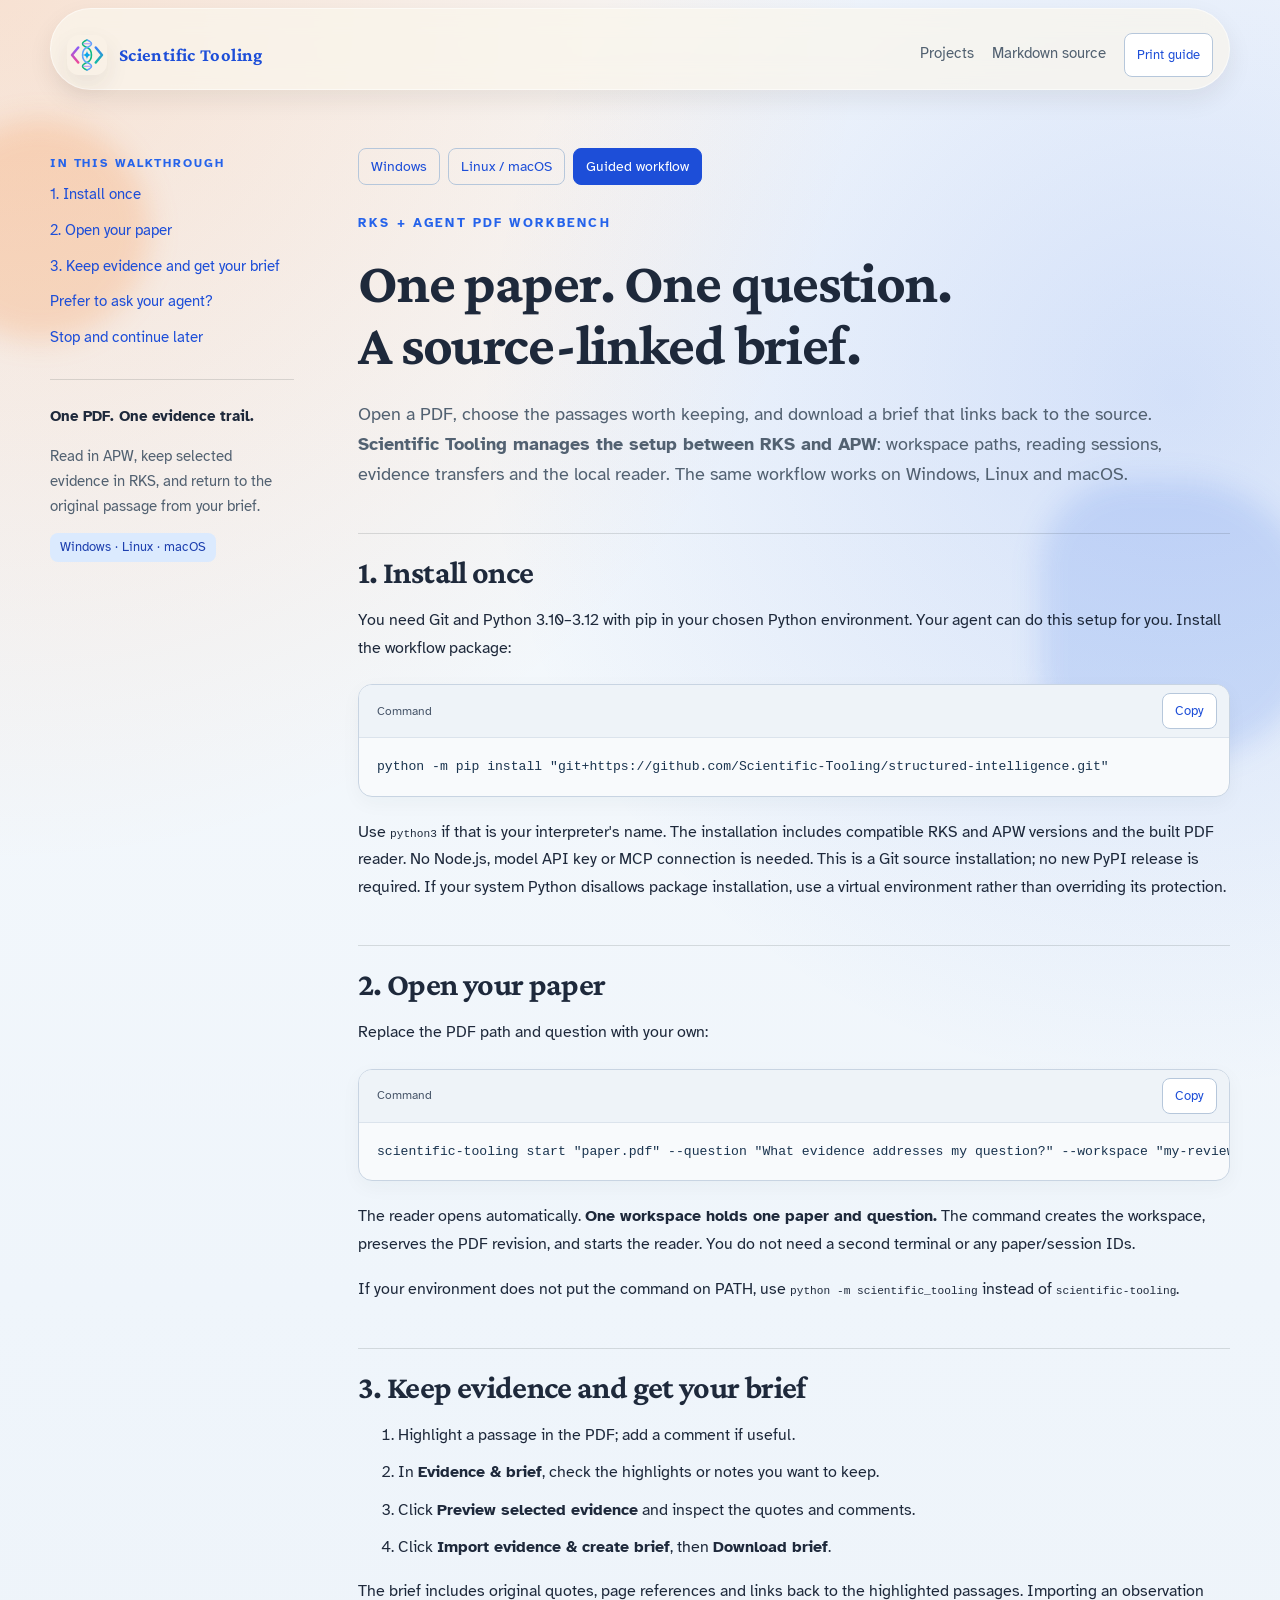
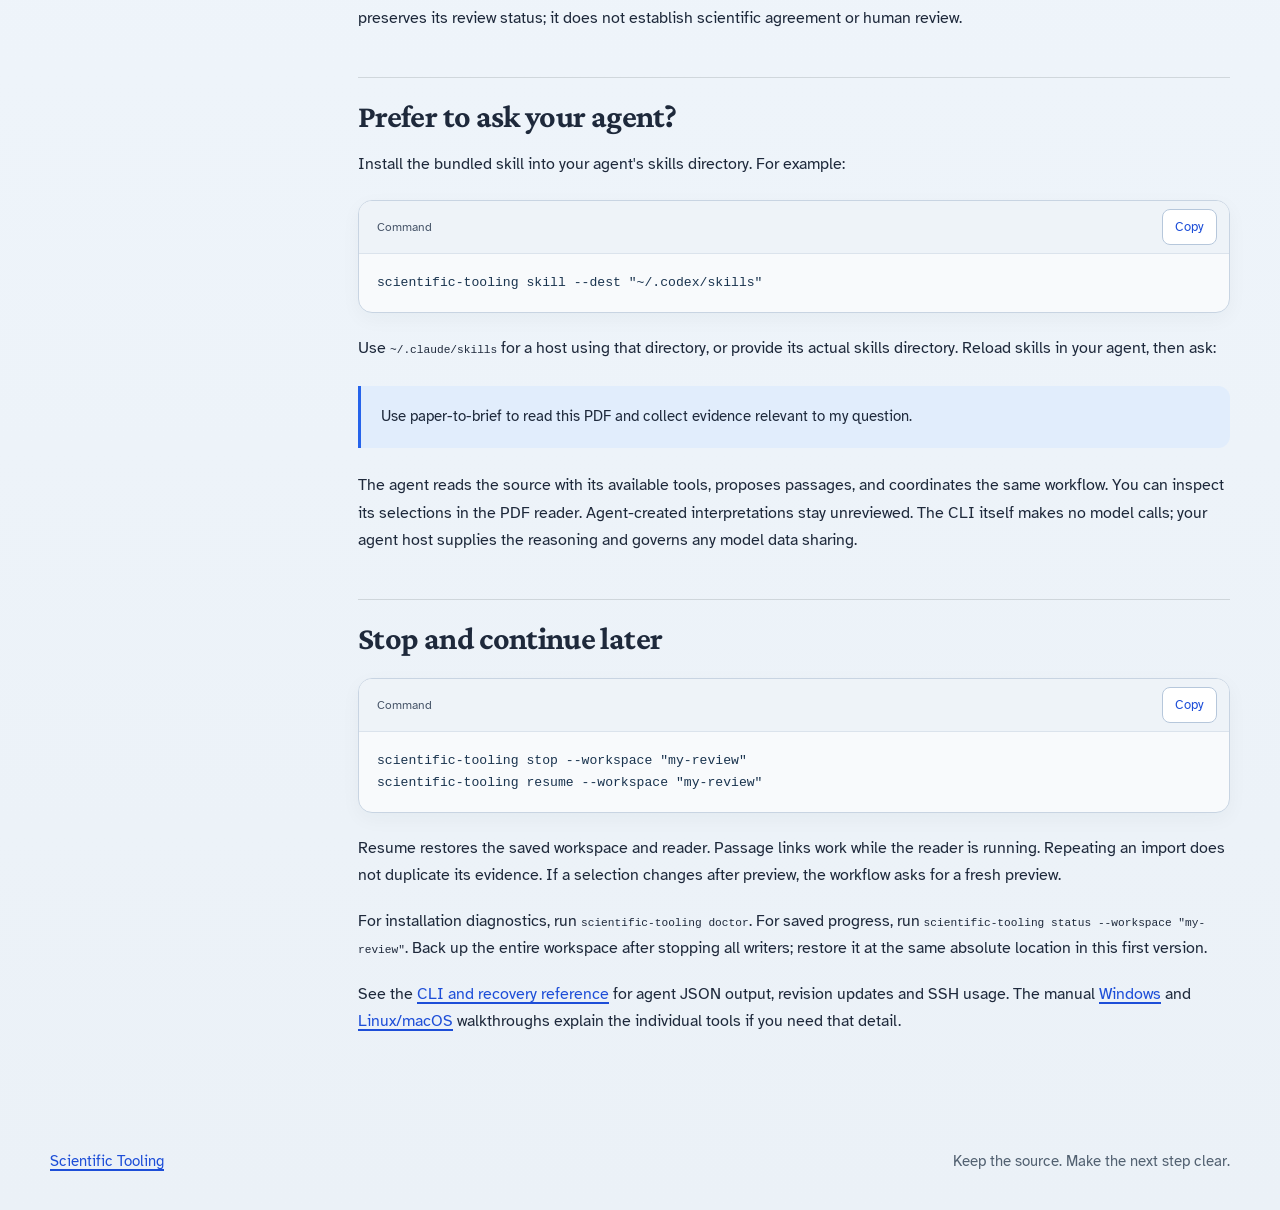
==== guides/paper-to-brief/index.html @ bb7ef4b0 "Lead onboarding with the guided PDF-to-brief workflow" ====
<!DOCTYPE html>
<html lang="en">
<head>
  <meta charset="UTF-8" />
  <meta name="viewport" content="width=device-width, initial-scale=1.0" />
  <title>RKS + PDF Workbench: Guided workflow walkthrough | Scientific Tooling</title>
  <meta name="description" content="Read and annotate a PDF, import selected evidence into RKS, and create a brief with links to the original passage. A concise Command walkthrough." />
  <meta name="theme-color" content="#2563eb" />
  <meta name="color-scheme" content="light only" />
  <link rel="canonical" href="https://scientifictooling.org/guides/paper-to-brief/" />
  <link rel="icon" href="../../logo.svg" type="image/svg+xml" />
  <link rel="stylesheet" href="../../theme.css" />
  <link rel="stylesheet" href="../../site.css" />
  <link rel="stylesheet" href="../guide.css" />
  <meta property="og:type" content="article" />
  <meta property="og:title" content="RKS + PDF Workbench: Guided workflow walkthrough | Scientific Tooling" />
  <meta property="og:description" content="Read and annotate a PDF, import selected evidence into RKS, and create a brief with links to the original passage. A concise Command walkthrough." />
  <meta property="og:url" content="https://scientifictooling.org/guides/paper-to-brief/" />
  <meta property="og:image" content="https://scientifictooling.org/social-preview.png" />
  <meta name="twitter:card" content="summary_large_image" />
  <script src="../guide.js" defer></script>
</head>
<body class="guide-page">
  <a class="skip-link" href="#walkthrough">Skip to walkthrough</a>
  <div class="page-shell">
    <header class="guide-header">
      <nav class="topbar" aria-label="Primary">
        <a class="brand" href="../../"><img src="../../logo.svg" alt="" width="40" height="40" /><span>Scientific Tooling</span></a>
        <div class="topbar-links"><a href="../../#projects">Projects</a><a href="../paper-to-brief.md">Markdown source</a><button type="button" class="print-button">Print guide</button></div>
      </nav>
    </header>
    <!-- Generated from guides/paper-to-brief.md. SHA-256: e3117a48b0979afd21487c6153561902671bada401f41da32b7e7bdd03bead31 -->
    <main class="guide-layout" id="walkthrough">
      <aside class="guide-sidebar">
        <p class="eyebrow">In this walkthrough</p>
        <nav aria-label="Walkthrough steps"><div class="toc">
<ul>
<li><a href="#1-install-once">1. Install once</a></li>
<li><a href="#2-open-your-paper">2. Open your paper</a></li>
<li><a href="#3-keep-evidence-and-get-your-brief">3. Keep evidence and get your brief</a></li>
<li><a href="#prefer-to-ask-your-agent">Prefer to ask your agent?</a></li>
<li><a href="#stop-and-continue-later">Stop and continue later</a></li>
</ul>
</div>
</nav>
        <div class="guide-summary"><strong>One PDF. One evidence trail.</strong><p>Read in APW, keep selected evidence in RKS, and return to the original passage from your brief.</p><span class="guide-badge">Windows · Linux · macOS</span></div>
      </aside>
      <article class="guide-content">
        <nav class="platform-switch" aria-label="Walkthrough"><a href="../rks-apw-windows/">Windows</a><a href="../rks-apw-linux-macos/">Linux / macOS</a><a href="../paper-to-brief/" aria-current="page">Guided workflow</a></nav>
        <p class="eyebrow">RKS + Agent PDF Workbench</p>
        <details class="mobile-toc"><summary>On this page</summary><nav aria-label="Mobile walkthrough steps"><div class="toc">
<ul>
<li><a href="#1-install-once">1. Install once</a></li>
<li><a href="#2-open-your-paper">2. Open your paper</a></li>
<li><a href="#3-keep-evidence-and-get-your-brief">3. Keep evidence and get your brief</a></li>
<li><a href="#prefer-to-ask-your-agent">Prefer to ask your agent?</a></li>
<li><a href="#stop-and-continue-later">Stop and continue later</a></li>
</ul>
</div>
</nav></details>
        <h1 id="one-paper-one-question-a-source-linked-brief">One paper. One question. A source-linked brief.</h1>
<p>Open a PDF, choose the passages worth keeping, and download a brief that links
back to the source. <strong>Scientific Tooling manages the setup between RKS and APW</strong>:
workspace paths, reading sessions, evidence transfers and the local reader.
The same workflow works on Windows, Linux and macOS.</p>
<h2 id="1-install-once">1. Install once</h2>
<p>You need Git and Python 3.10–3.12 with pip in your chosen Python environment.
Your agent can do this setup for you. Install the workflow package:</p>
<div class="code-block"><div class="code-toolbar"><span>Command</span><button type="button" class="copy-button" aria-label="Copy Command block 1">Copy</button></div><pre tabindex="0" aria-label="Command block 1"><code class="language-text">python -m pip install &quot;git+https://github.com/Scientific-Tooling/structured-intelligence.git&quot;
</code></pre></div>
<p>Use <code>python3</code> if that is your interpreter's name. The installation includes
compatible RKS and APW versions and the built PDF reader. No Node.js, model API
key or MCP connection is needed. This is a Git source installation; no new PyPI
release is required. If your system Python disallows package installation, use
a virtual environment rather than overriding its protection.</p>
<h2 id="2-open-your-paper">2. Open your paper</h2>
<p>Replace the PDF path and question with your own:</p>
<div class="code-block"><div class="code-toolbar"><span>Command</span><button type="button" class="copy-button" aria-label="Copy Command block 2">Copy</button></div><pre tabindex="0" aria-label="Command block 2"><code class="language-text">scientific-tooling start &quot;paper.pdf&quot; --question &quot;What evidence addresses my question?&quot; --workspace &quot;my-review&quot;
</code></pre></div>
<p>The reader opens automatically. <strong>One workspace holds one paper and question.</strong>
The command creates the workspace, preserves the PDF revision, and starts the
reader. You do not need a second terminal or any paper/session IDs.</p>
<p>If your environment does not put the command on PATH, use
<code>python -m scientific_tooling</code> instead of <code>scientific-tooling</code>.</p>
<h2 id="3-keep-evidence-and-get-your-brief">3. Keep evidence and get your brief</h2>
<ol>
<li>Highlight a passage in the PDF; add a comment if useful.</li>
<li>In <strong>Evidence &amp; brief</strong>, check the highlights or notes you want to keep.</li>
<li>Click <strong>Preview selected evidence</strong> and inspect the quotes and comments.</li>
<li>Click <strong>Import evidence &amp; create brief</strong>, then <strong>Download brief</strong>.</li>
</ol>
<p>The brief includes original quotes, page references and links back to the
highlighted passages. Importing an observation preserves its review status;
it does not establish scientific agreement or human review.</p>
<h2 id="prefer-to-ask-your-agent">Prefer to ask your agent?</h2>
<p>Install the bundled skill into your agent's skills directory. For example:</p>
<div class="code-block"><div class="code-toolbar"><span>Command</span><button type="button" class="copy-button" aria-label="Copy Command block 3">Copy</button></div><pre tabindex="0" aria-label="Command block 3"><code class="language-text">scientific-tooling skill --dest &quot;~/.codex/skills&quot;
</code></pre></div>
<p>Use <code>~/.claude/skills</code> for a host using that directory, or provide its actual
skills directory. Reload skills in your agent, then ask:</p>
<blockquote>
<p>Use paper-to-brief to read this PDF and collect evidence relevant to my question.</p>
</blockquote>
<p>The agent reads the source with its available tools, proposes passages, and
coordinates the same workflow. You can inspect its selections in the PDF reader.
Agent-created interpretations stay unreviewed. The CLI itself makes no model
calls; your agent host supplies the reasoning and governs any model data sharing.</p>
<h2 id="stop-and-continue-later">Stop and continue later</h2>
<div class="code-block"><div class="code-toolbar"><span>Command</span><button type="button" class="copy-button" aria-label="Copy Command block 4">Copy</button></div><pre tabindex="0" aria-label="Command block 4"><code class="language-text">scientific-tooling stop --workspace &quot;my-review&quot;
scientific-tooling resume --workspace &quot;my-review&quot;
</code></pre></div>
<p>Resume restores the saved workspace and reader. Passage links work while the
reader is running. Repeating an import does not duplicate its evidence. If a
selection changes after preview, the workflow asks for a fresh preview.</p>
<p>For installation diagnostics, run <code>scientific-tooling doctor</code>. For saved progress,
run <code>scientific-tooling status --workspace "my-review"</code>. Back up the entire
workspace after stopping all writers; restore it at the same absolute location
in this first version.</p>
<p>See the <a href="https://github.com/Scientific-Tooling/structured-intelligence/blob/main/workflows/research/quickstart.md">CLI and recovery reference</a>
for agent JSON output, revision updates and SSH usage. The manual
<a href="../rks-apw-windows/">Windows</a> and <a href="../rks-apw-linux-macos/">Linux/macOS</a>
walkthroughs explain the individual tools if you need that detail.</p>
      </article>
    </main>
    <p class="copy-status" role="status" aria-live="polite"></p>
    <footer class="footer"><p><a href="../../">Scientific Tooling</a></p><p>Keep the source. Make the next step clear.</p></footer>
  </div>
</body>
</html>
---- theme.css ----
@import url("https://fonts.googleapis.com/css2?family=Atkinson+Hyperlegible:wght@400;700&family=Crimson+Pro:wght@400;500;600;700&display=swap");

:root {
  --font-display: "Crimson Pro", Georgia, serif;
  --font-body: "Atkinson Hyperlegible", "Segoe UI", sans-serif;
  --eyebrow-size: 0.84rem;
  --eyebrow-weight: 700;
  --eyebrow-spacing: 0.16em;
  --title-hero-size: clamp(2.35rem, 4.5vw, 4.2rem);
  --title-hero-line-height: 0.98;
  --title-hero-max: 12ch;
  --title-hero-wide-max: 24ch;
  --title-section-size: clamp(1.8rem, 3.4vw, 2.9rem);
  --title-section-line-height: 1.02;
  --lede-size: 1.08rem;
  --lede-line-height: 1.72;
}

body {
  font-family: var(--font-body);
}

.brand,
h1,
h2,
h3,
h4,
h5,
h6 {
  font-family: var(--font-display);
  letter-spacing: -0.02em;
}

.eyebrow {
  margin: 0 0 14px;
  color: var(--teal, currentColor);
  font-size: var(--eyebrow-size);
  font-weight: var(--eyebrow-weight);
  letter-spacing: var(--eyebrow-spacing);
  text-transform: uppercase;
}

.title-hero {
  margin: 0;
  max-width: var(--title-hero-max);
  font-size: var(--title-hero-size);
  line-height: var(--title-hero-line-height);
  text-wrap: balance;
}

.title-hero--wide {
  max-width: var(--title-hero-wide-max);
}

.title-section {
  font-size: var(--title-section-size);
  line-height: var(--title-section-line-height);
}

.lede {
  max-width: 56ch;
  margin: 22px 0 0;
  color: var(--muted, inherit);
  font-size: var(--lede-size);
  line-height: var(--lede-line-height);
}

@media (max-width: 560px) {
  :root {
    --title-hero-size: clamp(2rem, 10.5vw, 2.9rem);
  }

  .title-hero {
    max-width: none;
  }
}
---- site.css ----
:root {
  --paper: rgba(248, 250, 252, 0.78);
  --paper-strong: rgba(252, 253, 255, 0.94);
  --ink: #1e293b;
  --muted: #526171;
  --line: rgba(28, 43, 47, 0.14);
  --gold: #f97316;
  /* Text-safe variant of --gold: 4.55:1 on the darkest page background (AA). */
  --gold-ink: #c2410c;
  --teal: #2563eb;
  --link: #1d4ed8;
  --link-hover: #1e40af;
  --shadow: 0 20px 50px rgba(48, 40, 20, 0.12);
  --shadow-soft: 0 10px 24px rgba(48, 40, 20, 0.08);
  --radius-xl: 32px;
  --radius-lg: 22px;
  --max-width: 1180px;
}

* {
  box-sizing: border-box;
}

html {
  scroll-behavior: smooth;
}

/* Keep in-page anchor targets clear of the sticky topbar. */
[id] {
  scroll-margin-top: 104px;
}

body {
  margin: 0;
  color: var(--ink);
  background:
    radial-gradient(circle at top left, rgba(249, 115, 22, 0.18), transparent 28%),
    radial-gradient(circle at 92% 14%, rgba(37, 99, 235, 0.16), transparent 26%),
    linear-gradient(180deg, #f7fafc 0%, #eff5fb 46%, #ebf1f7 100%);
}

body::before,
body::after {
  position: fixed;
  inset: auto;
  content: "";
  pointer-events: none;
  z-index: 0;
  filter: blur(14px);
}

body::before {
  top: 120px;
  left: -70px;
  width: 220px;
  height: 220px;
  border-radius: 50%;
  background: rgba(249, 115, 22, 0.18);
}

body::after {
  right: -40px;
  bottom: 140px;
  width: 280px;
  height: 280px;
  border-radius: 38% 62% 60% 40%;
  background: rgba(37, 99, 235, 0.14);
}

a {
  color: var(--link);
  text-decoration-thickness: 1.5px;
  text-underline-offset: 0.18em;
  transition:
    color 160ms ease,
    text-decoration-color 160ms ease,
    background-color 160ms ease,
    border-color 160ms ease,
    opacity 160ms ease,
    transform 160ms ease;
}

a:hover,
a:focus-visible {
  color: var(--link-hover);
}

a:focus-visible {
  outline: 2px solid var(--link);
  outline-offset: 3px;
  border-radius: 8px;
}

.page-shell {
  position: relative;
  z-index: 1;
}

.hero,
.section,
.footer {
  width: min(calc(100% - 32px), var(--max-width));
  margin: 0 auto;
}

.topbar {
  display: flex;
  justify-content: space-between;
  align-items: center;
  gap: 16px;
  padding: 24px 0 12px;
  position: sticky;
  top: 0;
  z-index: 5;
  margin-top: 8px;
  padding-left: 16px;
  padding-right: 16px;
  border: 1px solid rgba(255, 255, 255, 0.5);
  border-radius: 999px;
  background: rgba(250, 245, 236, 0.72);
  backdrop-filter: blur(12px);
  box-shadow: var(--shadow-soft);
}

.brand,
.topbar-links a {
  text-decoration: none;
}

.brand {
  display: inline-flex;
  align-items: center;
  gap: 12px;
  font-size: 1.15rem;
  font-weight: 700;
  letter-spacing: 0.02em;
}

.brand img {
  flex: 0 0 auto;
  width: 40px;
  height: 40px;
  border-radius: 12px;
  box-shadow: var(--shadow-soft);
}

.topbar-links {
  display: flex;
  flex-wrap: wrap;
  gap: 18px;
  color: var(--muted);
  font-size: 0.96rem;
}

.topbar-links a {
  min-height: 44px;
  padding: 10px 0;
  color: var(--muted);
  text-decoration: none;
  border-bottom: 1px solid transparent;
}

.hero-grid {
  display: grid;
  grid-template-columns: minmax(0, 1.2fr) minmax(290px, 0.8fr);
  gap: 28px;
  align-items: stretch;
  padding: 28px 0 48px;
}

.hero-copy,
.hero-panel,
.workflow-frame,
.feature-card,
.thesis-card,
.repo-panel,
.manuscript-strip {
  background: var(--paper);
  backdrop-filter: blur(10px);
  border: 1px solid rgba(255, 255, 255, 0.45);
  box-shadow: var(--shadow);
}

.hero-copy {
  padding: 40px;
  border-radius: var(--radius-xl);
  position: relative;
  overflow: hidden;
}

.hero-copy::before {
  position: absolute;
  inset: 0 auto auto 0;
  width: 180px;
  height: 180px;
  content: "";
  border-radius: 0 0 180px 0;
  background: linear-gradient(135deg, rgba(37, 99, 235, 0.18), rgba(249, 115, 22, 0.04));
  pointer-events: none;
}

.lede {
  position: relative;
  z-index: 1;
}

.hero-actions {
  display: flex;
  flex-wrap: wrap;
  gap: 14px;
  margin-top: 28px;
  position: relative;
  z-index: 1;
}

.button {
  display: inline-flex;
  align-items: center;
  justify-content: center;
  min-height: 48px;
  padding: 0 18px;
  border-radius: 999px;
  font-weight: 700;
  text-decoration: none;
}

.button-primary {
  background: linear-gradient(135deg, var(--teal) 0%, #1e3a8a 100%);
  color: #f8faf8;
  box-shadow: 0 12px 24px rgba(30, 58, 138, 0.2);
}

.button-secondary {
  border: 1px solid var(--line);
  background: rgba(255, 255, 255, 0.48);
}

.button:hover,
.button:focus-visible,
.topbar-links a:hover,
.topbar-links a:focus-visible,
.card-links a:hover,
.card-links a:focus-visible,
.repo-meta a:hover,
.repo-meta a:focus-visible {
  opacity: 0.92;
}

.topbar-links a:hover,
.topbar-links a:focus-visible {
  color: var(--ink);
  border-color: rgba(37, 99, 235, 0.3);
}

.hero-facts {
  display: grid;
  grid-template-columns: repeat(3, minmax(0, 1fr));
  gap: 12px;
  margin-top: 24px;
  position: relative;
  z-index: 1;
}

.fact-chip {
  display: grid;
  gap: 6px;
  padding: 14px 16px;
  border-radius: 18px;
  background: rgba(255, 255, 255, 0.54);
  border: 1px solid rgba(28, 43, 47, 0.08);
}

.fact-value {
  font-size: 1.45rem;
  font-weight: 700;
  line-height: 1;
}

.fact-label {
  color: var(--muted);
  font-size: 0.9rem;
  line-height: 1.45;
}

.signal-list,
.feature-card ul {
  margin: 26px 0 0;
  padding: 0;
  list-style: none;
  position: relative;
  z-index: 1;
}

.signal-list li,
.feature-card li {
  position: relative;
  margin-top: 12px;
  padding-left: 18px;
  color: var(--muted);
  line-height: 1.6;
}

.signal-list li::before,
.feature-card li::before {
  position: absolute;
  left: 0;
  top: 0.65em;
  width: 8px;
  height: 8px;
  content: "";
  border-radius: 50%;
  background: var(--gold);
  transform: translateY(-50%);
}

.hero-panel {
  border-radius: var(--radius-xl);
  padding: 18px;
}

.panel-stack {
  display: grid;
  gap: 18px;
  height: 100%;
}

.mini-card {
  display: grid;
  gap: 12px;
  align-content: start;
  padding: 24px;
  border-radius: calc(var(--radius-xl) - 10px);
  background: var(--paper-strong);
  border: 1px solid rgba(28, 43, 47, 0.08);
}

/* Scoped to their containers so the generic `.mini-card p` / `.feature-card p`
   colour rule below does not override the label colour. */
.mini-card .mini-label,
.feature-card .card-tag {
  margin: 0;
  color: var(--gold-ink);
  font-size: 0.8rem;
  font-weight: 800;
  letter-spacing: 0.12em;
  text-transform: uppercase;
}

.mini-card h2 {
  font-size: 1.32rem;
  line-height: 1.02;
}

.mini-card p,
.feature-card p,
.thesis-card p,
.manuscript-strip p,
.repo-panel p,
.repo-note,
.workflow-step p {
  margin: 0;
  color: var(--muted);
  line-height: 1.68;
}

.repo-note {
  margin-top: 16px;
  padding: 14px 16px;
  border-left: 4px solid var(--gold);
  border-radius: 12px;
  background: rgba(255, 255, 255, 0.48);
}

.mini-card code {
  display: inline-block;
  width: fit-content;
  padding: 10px 12px;
  border-radius: 12px;
  background: rgba(37, 99, 235, 0.09);
  color: var(--ink);
  font-size: 0.9rem;
}

.accent-card {
  background:
    linear-gradient(135deg, rgba(249, 115, 22, 0.12), rgba(255, 255, 255, 0.88)),
    var(--paper-strong);
}

.section {
  padding: 40px 0;
}

.section-heading {
  max-width: none;
  margin-bottom: 24px;
}

.thesis-grid,
.card-grid {
  display: grid;
  grid-template-columns: repeat(3, minmax(0, 1fr));
  gap: 18px;
}

.card-grid {
  grid-template-columns: repeat(2, minmax(0, 1fr));
}

.thesis-card,
.feature-card {
  padding: 26px;
  border-radius: var(--radius-lg);
  position: relative;
  overflow: hidden;
}

.feature-card::before,
.thesis-card::before {
  position: absolute;
  inset: 0 auto auto 0;
  width: 100%;
  height: 5px;
  content: "";
  background: linear-gradient(90deg, rgba(37, 99, 235, 0.92), rgba(249, 115, 22, 0.92));
}

.thesis-card h3,
.feature-card h3,
.workflow-step h3,
.manuscript-strip h3 {
  margin-bottom: 10px;
  font-size: 1.4rem;
}

.workflow-band {
  padding-top: 12px;
}

.workflow-frame {
  display: grid;
  grid-template-columns: repeat(4, minmax(0, 1fr));
  gap: 14px;
  padding: 16px;
  border-radius: var(--radius-xl);
}

.workflow-step {
  min-height: 200px;
  padding: 20px;
  border-radius: 18px;
  background: rgba(255, 255, 255, 0.68);
  border: 1px solid rgba(28, 43, 47, 0.08);
}

.workflow-step span {
  display: inline-grid;
  place-items: center;
  width: 38px;
  height: 38px;
  margin-bottom: 16px;
  border-radius: 50%;
  background: rgba(37, 99, 235, 0.1);
  color: var(--teal);
  font-weight: 800;
}

.card-links {
  display: flex;
  flex-wrap: wrap;
  gap: 16px;
  margin-top: 24px;
}

.card-links a:not(.button-primary):not(.button-secondary),
.repo-meta a {
  display: inline-flex;
  align-items: center;
  gap: 8px;
  width: fit-content;
  color: var(--link);
  font-weight: 700;
  text-decoration: none;
  border-bottom: 1px solid rgba(37, 99, 235, 0.24);
}

.card-links a:not(.button-primary):not(.button-secondary)::after,
.repo-meta a::after {
  content: "\203A";
  font-size: 1.05em;
  line-height: 1;
}

.card-links a:not(.button-primary):not(.button-secondary):hover,
.card-links a:not(.button-primary):not(.button-secondary):focus-visible,
.repo-meta a:hover,
.repo-meta a:focus-visible {
  color: var(--link-hover);
  border-color: rgba(30, 64, 175, 0.45);
  transform: translateX(1px);
}

.artifact-row {
  display: flex;
  flex-wrap: wrap;
  gap: 10px;
  margin-top: 22px;
}

.artifact-row span {
  display: inline-flex;
  align-items: center;
  min-height: 36px;
  padding: 0 12px;
  border-radius: 999px;
  background: rgba(37, 99, 235, 0.09);
  color: var(--ink);
  font-size: 0.9rem;
  font-weight: 600;
}

.workflow-note {
  margin-top: 14px;
  padding: 0 6px;
}

.manuscript-strip {
  display: grid;
  grid-template-columns: repeat(2, minmax(0, 1fr));
  gap: 20px;
  padding: 28px;
  border-radius: var(--radius-xl);
}

.repo-panel {
  display: grid;
  grid-template-columns: minmax(0, 1.2fr) minmax(280px, 0.8fr);
  gap: 28px;
  padding: 30px;
  border-radius: var(--radius-xl);
}

.repo-meta {
  display: grid;
  gap: 18px;
  margin: 0;
  padding: 0;
}

.repo-meta div {
  padding: 16px 18px;
  border-radius: 18px;
  background: rgba(255, 255, 255, 0.54);
  border: 1px solid rgba(28, 43, 47, 0.08);
}

.repo-meta dt {
  margin-bottom: 6px;
  color: var(--gold-ink);
  font-size: 0.8rem;
  font-weight: 800;
  letter-spacing: 0.1em;
  text-transform: uppercase;
}

.repo-meta dd {
  margin: 0;
  line-height: 1.55;
  color: var(--ink);
}

.repo-actions {
  margin-top: 20px;
}

.footer {
  display: flex;
  justify-content: space-between;
  gap: 16px;
  padding: 22px 0 40px;
  color: var(--muted);
  font-size: 0.92rem;
}

.footer p {
  margin: 0;
}

.reveal {
  opacity: 0;
  transform: translateY(24px);
  animation: rise 700ms ease forwards;
}

.reveal-1 {
  animation-delay: 80ms;
}

.reveal-2 {
  animation-delay: 180ms;
}

.reveal-3 {
  animation-delay: 280ms;
}

.reveal-4 {
  animation-delay: 380ms;
}

.reveal-5 {
  animation-delay: 480ms;
}

@keyframes rise {
  to {
    opacity: 1;
    transform: translateY(0);
  }
}

@media (max-width: 980px) {
  .hero-grid,
  .repo-panel,
  .card-grid,
  .manuscript-strip,
  .thesis-grid,
  .workflow-frame {
    grid-template-columns: 1fr;
  }

  .hero-facts {
    grid-template-columns: repeat(3, minmax(0, 1fr));
  }

  .workflow-step {
    min-height: auto;
  }

  .title-hero {
    max-width: 11ch;
  }
}

@media (max-width: 720px) {
  .hero,
  .section,
  .footer {
    width: min(calc(100% - 20px), var(--max-width));
  }

  .footer {
    flex-direction: column;
    align-items: flex-start;
  }

  [id] {
    scroll-margin-top: 140px;
  }

  .topbar {
    align-items: stretch;
    gap: 10px;
    padding: 12px;
    border-radius: 28px;
    top: 8px;
  }

  .brand {
    font-size: 1.02rem;
  }

  .brand img {
    width: 36px;
    height: 36px;
  }

  .topbar-links {
    flex-wrap: nowrap;
    gap: 10px;
    width: 100%;
    overflow-x: auto;
    padding-bottom: 2px;
    -webkit-overflow-scrolling: touch;
    scrollbar-width: none;
  }

  .topbar-links::-webkit-scrollbar {
    display: none;
  }

  .topbar-links a {
    flex: 0 0 auto;
    display: inline-flex;
    align-items: center;
    padding: 0 14px;
    border-radius: 999px;
    background: rgba(255, 255, 255, 0.62);
    border: 1px solid rgba(28, 43, 47, 0.08);
  }

  .card-links a:not(.button-primary):not(.button-secondary),
  .repo-meta a {
    width: 100%;
    justify-content: space-between;
  }

  .hero-copy,
  .hero-panel,
  .repo-panel,
  .manuscript-strip,
  .workflow-frame,
  .feature-card,
  .thesis-card {
    padding-left: 20px;
    padding-right: 20px;
  }

  .hero-copy {
    padding-top: 28px;
    padding-bottom: 28px;
  }

  .hero-copy::before {
    width: 132px;
    height: 132px;
    border-radius: 0 0 132px 0;
  }

  .hero-actions,
  .repo-actions {
    width: 100%;
    flex-direction: column;
  }

  .button {
    width: 100%;
  }

  .section {
    padding: 24px 0;
  }

  .section-heading {
    margin-bottom: 18px;
  }

  .lede,
  .mini-card p,
  .feature-card p,
  .thesis-card p,
  .manuscript-strip p,
  .repo-panel p,
  .workflow-step p,
  .signal-list li,
  .feature-card li,
  .repo-meta dd,
  .fact-label {
    font-size: 1rem;
  }

  body::before,
  body::after {
    display: none;
  }

  .hero-facts {
    grid-template-columns: repeat(2, minmax(0, 1fr));
  }

  .fact-chip:last-child {
    grid-column: 1 / -1;
  }
}

@media (max-width: 560px) {
  .brand span {
    max-width: 12ch;
    line-height: 1.05;
  }

  .mini-card h2,
  .section-heading h2 {
    line-height: 1.06;
  }

  .workflow-frame {
    gap: 12px;
    padding: 12px;
  }

  .workflow-step,
  .repo-meta div,
  .fact-chip {
    padding: 16px;
  }

  .hero-grid {
    gap: 18px;
    padding: 18px 0 32px;
  }

  .hero-copy,
  .hero-panel,
  .repo-panel,
  .manuscript-strip,
  .workflow-frame,
  .feature-card,
  .thesis-card {
    padding-left: 16px;
    padding-right: 16px;
  }

  .mini-card {
    padding: 18px;
  }

  .topbar-links a,
  .button,
  .card-links a:not(.button-primary):not(.button-secondary),
  .repo-meta a {
    min-height: 46px;
  }
}

@media (prefers-reduced-motion: reduce) {
  html {
    scroll-behavior: auto;
  }

  .reveal {
    opacity: 1;
    transform: none;
    animation: none;
  }
}

@media print {
  .reveal {
    opacity: 1;
    transform: none;
    animation: none;
  }
}
---- guides/guide.css ----
.guide-page { min-height: 100vh; }
.guide-header,
.guide-layout {
  width: min(calc(100% - 40px), var(--max-width));
  margin: 0 auto;
}

.guide-layout {
  display: grid;
  grid-template-columns: 244px minmax(0, 1fr);
  gap: clamp(28px, 5vw, 76px);
  align-items: start;
  padding: 58px 0 76px;
}

.guide-sidebar {
  position: sticky;
  top: 24px;
  padding-top: 8px;
  font-size: 0.94rem;
}

.guide-sidebar .eyebrow { font-size: 0.73rem; }
.guide-sidebar ul { list-style: none; padding: 0; margin: 0; }
.guide-sidebar li { margin: 0 0 14px; line-height: 1.45; }
.guide-sidebar a { text-decoration: none; }
.guide-summary { margin-top: 30px; border-top: 1px solid var(--line); padding-top: 24px; line-height: 1.65; }
.guide-summary p { color: var(--muted); }
.guide-badge { display: inline-block; color: #1e40af; background: #dbeafe; padding: 4px 10px; border-radius: 8px; font-size: 0.8rem; }
.guide-content { min-width: 0; line-height: 1.72; }
.platform-switch { display: flex; flex-wrap: wrap; gap: 8px; margin: 0 0 26px; }
.platform-switch a { padding: 6px 12px; border: 1px solid #b6c7db; border-radius: 8px; font-size: 0.85rem; text-decoration: none; }
.platform-switch a[aria-current="page"] { background: #1d4ed8; border-color: #1d4ed8; color: #fff; }
.guide-chooser { width: min(calc(100% - 40px), 1000px); margin: 58px auto 88px; }
.guide-chooser h1 { margin: 0; font-size: clamp(2.35rem, 5vw, 3.8rem); line-height: 1.1; }
.platform-cards { display: grid; grid-template-columns: repeat(2, minmax(0, 1fr)); gap: 24px; margin: 36px 0 24px; }
.platform-card { display: block; padding: 28px; border: 1px solid #c8d4e2; border-radius: 20px; background: var(--paper-strong); box-shadow: var(--shadow-soft); text-decoration: none; }
.platform-card h2 { margin: 0 0 16px; font-size: 2rem; color: var(--ink); }
.platform-card p { color: var(--muted); line-height: 1.7; }
.platform-card > span:last-child { font-weight: 700; }
.chooser-note { color: var(--muted); line-height: 1.7; }
.mobile-toc { display: none; }
.guide-content h1 { margin: 0 0 24px; max-width: 22ch; font-size: clamp(2.35rem, 4.5vw, 3.8rem); line-height: 1.06; text-wrap: balance; }
.guide-content h2 { margin: 44px 0 16px; padding-top: 20px; border-top: 1px solid var(--line); font-size: clamp(1.6rem, 3vw, 2rem); line-height: 1.15; }
.guide-content p { margin: 0 0 18px; }
.guide-content h1 + p { font-size: 1.1rem; color: var(--muted); }
.guide-content li { margin-bottom: 10px; }
.guide-content a { overflow-wrap: anywhere; }
.guide-content blockquote { margin: 24px 0; padding: 18px 20px; border-left: 3px solid var(--teal); background: rgba(219, 234, 254, 0.65); border-radius: 0 12px 12px 0; font-size: 0.94rem; }
.guide-content blockquote p { margin: 0; }
.guide-content code { font-size: 0.86em; overflow-wrap: anywhere; }
.code-block { margin: 22px 0; overflow: hidden; border: 1px solid #c8d4e2; border-radius: 14px; background: #f8fafc; box-shadow: 0 6px 20px rgba(30, 41, 59, 0.04); }
.code-toolbar { display: flex; align-items: center; justify-content: space-between; gap: 16px; padding: 8px 12px 8px 18px; border-bottom: 1px solid #dbe3ec; background: #eef3f8; font-size: 0.76rem; color: #475569; }
.code-block pre { margin: 0; padding: 18px; overflow-x: auto; line-height: 1.65; tab-size: 4; color: #19334e; }
.code-block pre code { font-size: 0.82rem; white-space: pre; overflow-wrap: normal; }
.copy-button,
.print-button { min-height: 36px; padding: 6px 12px; font: inherit; font-size: 0.8rem; border: 1px solid #b6c7db; border-radius: 8px; background: #fff; color: #1d4ed8; cursor: pointer; }
.copy-button:hover,
.print-button:hover { background: #dbeafe; }
.copy-button:focus-visible,
.print-button:focus-visible,
.code-block pre:focus-visible { outline: 2px solid #1d4ed8; outline-offset: 3px; }
.copy-status { position: fixed; bottom: 16px; right: 16px; max-width: min(400px, calc(100% - 32px)); padding: 0; margin: 0; border-radius: 10px; background: #17365a; color: #fff; z-index: 10; }
.copy-status:not(:empty) { padding: 12px 16px; }
.skip-link { position: absolute; top: -100px; left: 16px; z-index: 20; padding: 12px; background: #fff; }
.skip-link:focus { top: 12px; }

@media (max-width: 860px) {
  .guide-layout { grid-template-columns: minmax(0, 1fr); gap: 28px; padding-top: 32px; }
  .guide-sidebar { display: none; }
  .mobile-toc { display: block; margin-bottom: 26px; font-size: 0.9rem; }
  .mobile-toc summary { padding: 8px 0; cursor: pointer; color: var(--link); }
  .mobile-toc ul { padding-left: 22px; }
  .guide-header .topbar { flex-direction: column; align-items: stretch; }
  .guide-header .topbar-links { flex-wrap: wrap; overflow: visible; width: auto; }
}

@media (max-width: 560px) {
  .platform-cards { grid-template-columns: minmax(0, 1fr); }
  .guide-header,
  .guide-layout { width: calc(100% - 28px); }
  .guide-header .topbar { border-radius: 20px; align-items: start; }
  .guide-header .topbar-links { gap: 8px 14px; }
  .guide-header .topbar-links a { padding: 6px 10px; min-height: 36px; font-size: 0.8rem; }
  .guide-content h1 { font-size: 2.3rem; }
  .code-block pre { padding: 14px; }
}

@media print {
  body { color: #000; background: #fff; }
  body::before,
  body::after,
  .guide-header,
  .guide-sidebar,
  .platform-switch,
  .copy-button,
  .copy-status,
  .mobile-toc,
  .skip-link,
  .footer { display: none; }
  .guide-layout { display: block; width: 100%; padding: 0; }
  .code-block { box-shadow: none; break-inside: auto; }
  .code-block pre code { white-space: pre-wrap; overflow-wrap: anywhere; font-size: 9pt; }
  .guide-content h2 { break-after: avoid; }
  .guide-content a { color: #000; }
}
.guided-start {
  display: block;
  margin: 2rem 0 3rem;
  border: 2px solid #2563eb;
}
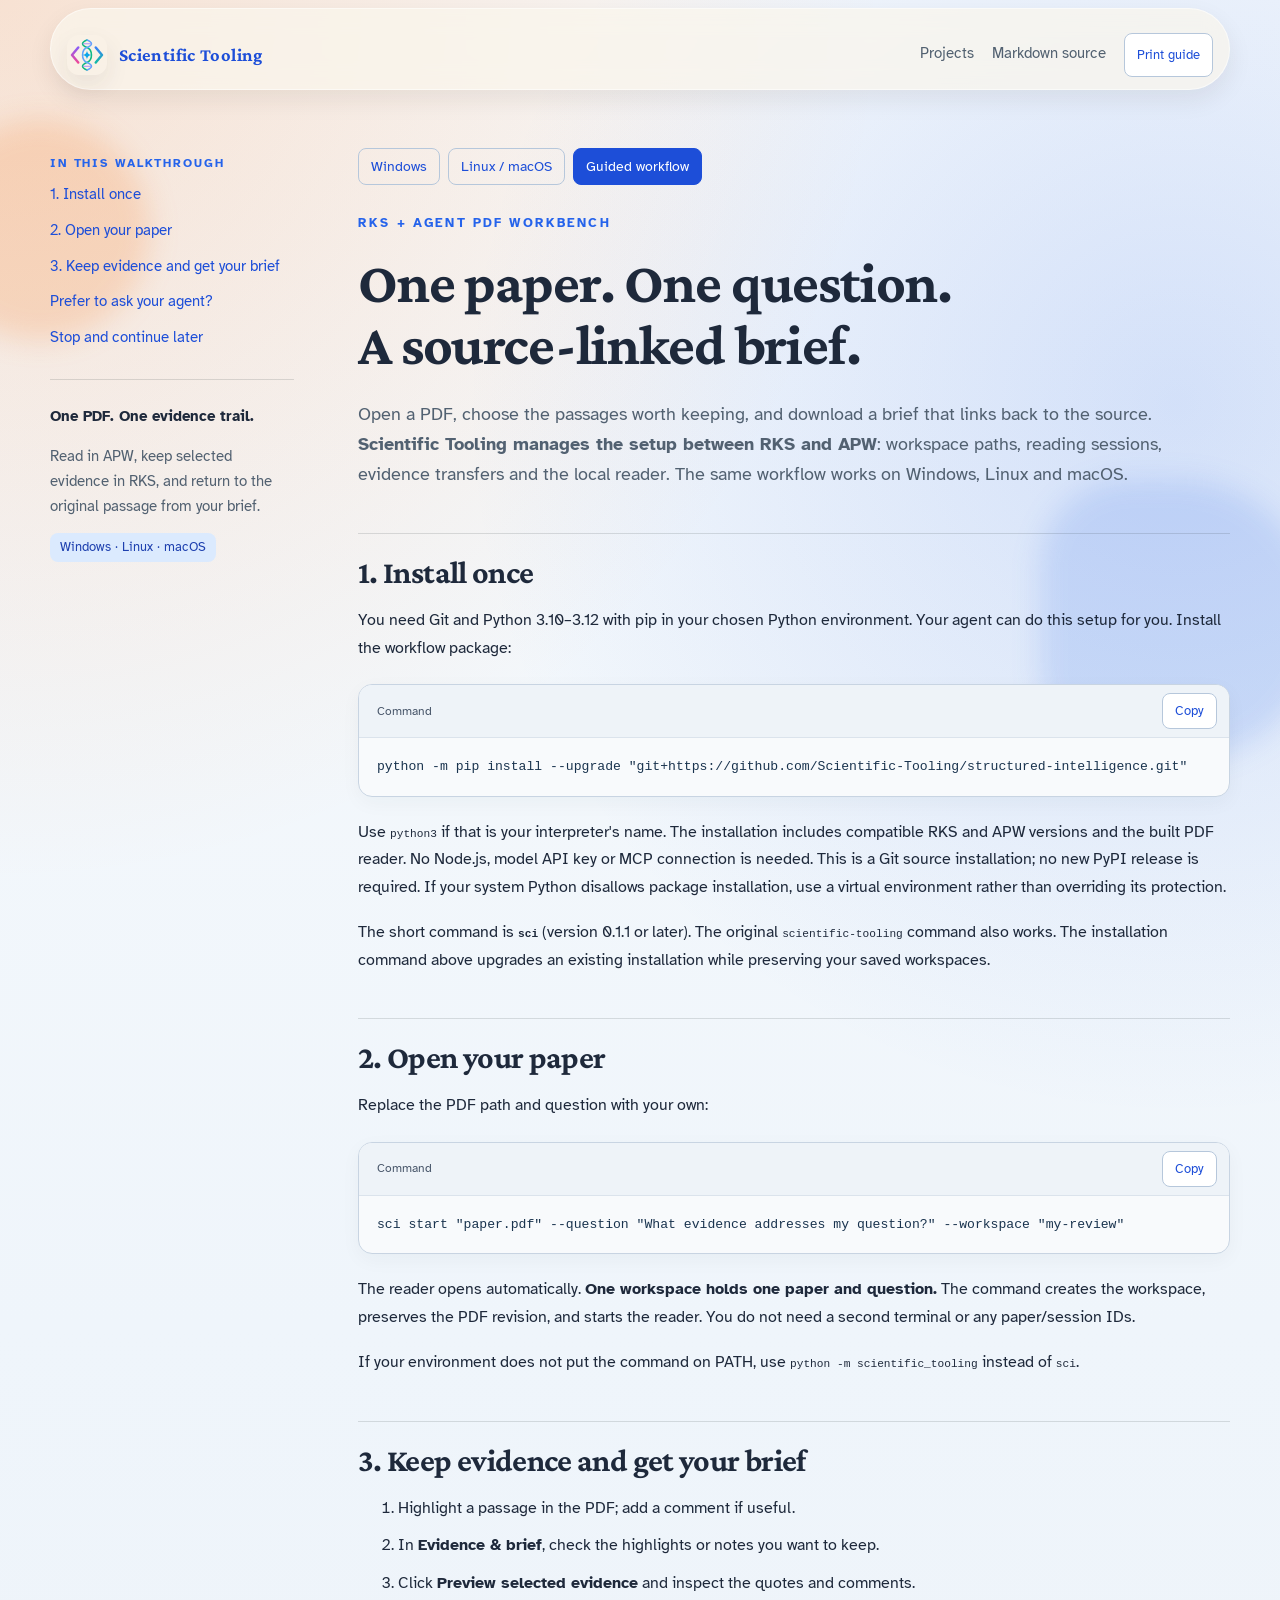
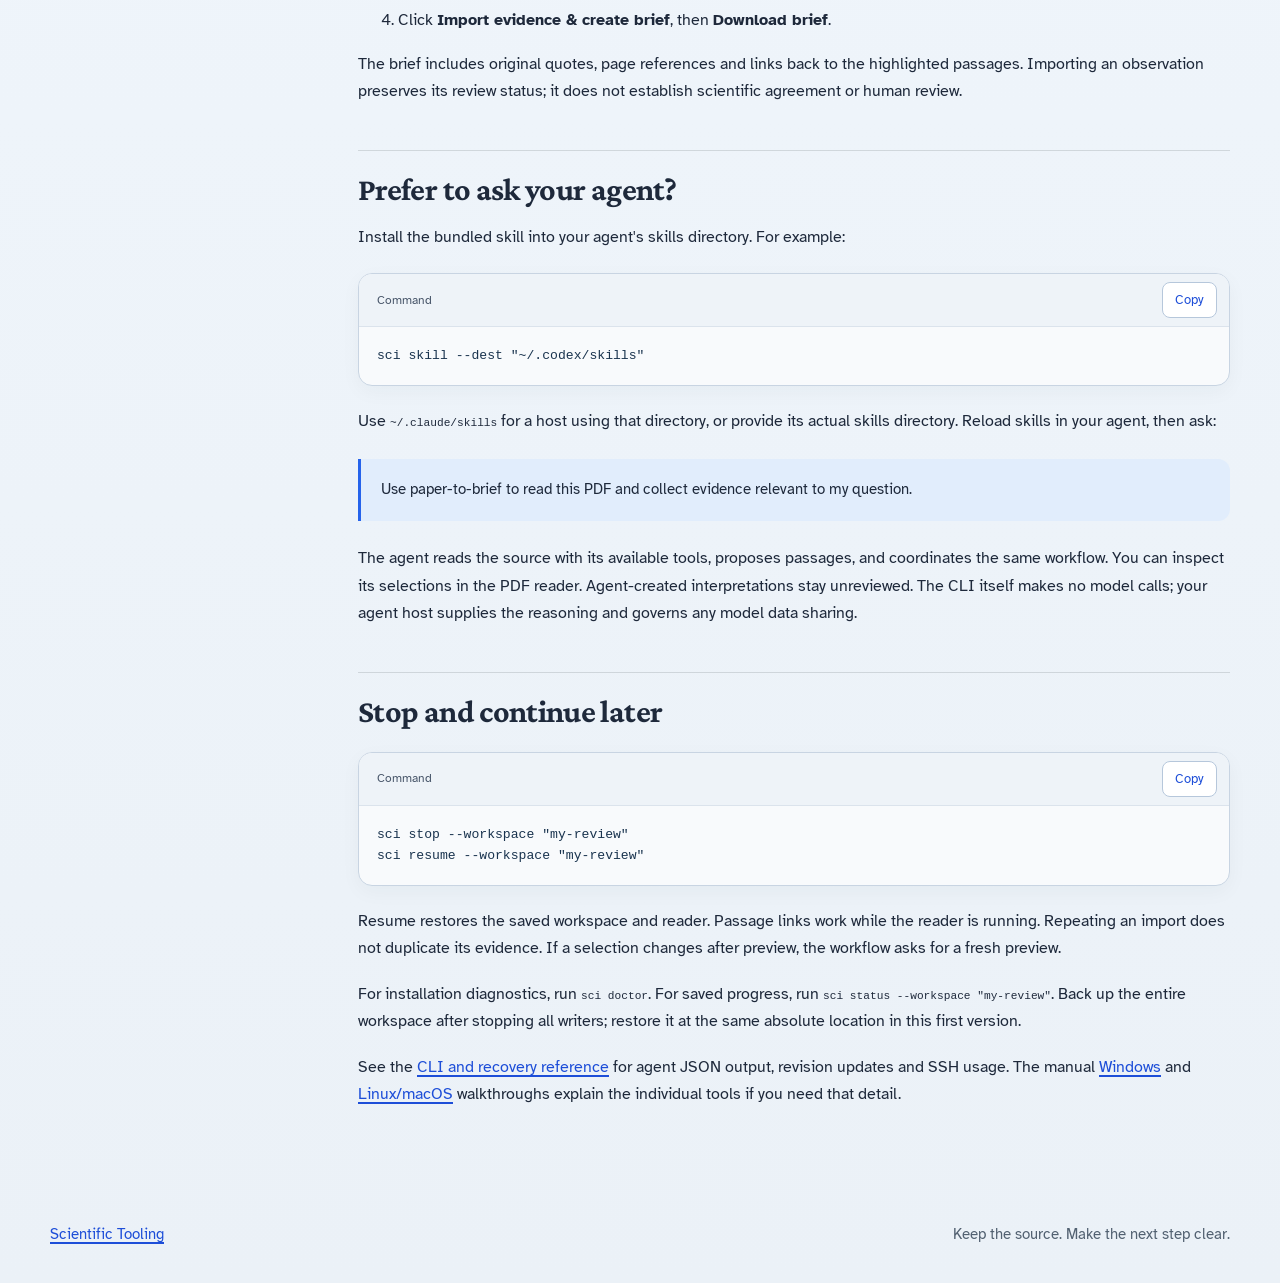
==== commit 57284375: "Use sci in the paper-to-brief quick start" ====
--- a/guides/paper-to-brief/index.html
+++ b/guides/paper-to-brief/index.html
@@ -29,7 +29,7 @@
         <div class="topbar-links"><a href="../../#projects">Projects</a><a href="../paper-to-brief.md">Markdown source</a><button type="button" class="print-button">Print guide</button></div>
       </nav>
     </header>
-    <!-- Generated from guides/paper-to-brief.md. SHA-256: e3117a48b0979afd21487c6153561902671bada401f41da32b7e7bdd03bead31 -->
+    <!-- Generated from guides/paper-to-brief.md. SHA-256: e5a3393113d3f1520780f25fb903acf1eef86ba24c1ba56841ae986ac32a10e5 -->
     <main class="guide-layout" id="walkthrough">
       <aside class="guide-sidebar">
         <p class="eyebrow">In this walkthrough</p>
@@ -66,22 +66,25 @@
 <h2 id="1-install-once">1. Install once</h2>
 <p>You need Git and Python 3.10–3.12 with pip in your chosen Python environment.
 Your agent can do this setup for you. Install the workflow package:</p>
-<div class="code-block"><div class="code-toolbar"><span>Command</span><button type="button" class="copy-button" aria-label="Copy Command block 1">Copy</button></div><pre tabindex="0" aria-label="Command block 1"><code class="language-text">python -m pip install &quot;git+https://github.com/Scientific-Tooling/structured-intelligence.git&quot;
+<div class="code-block"><div class="code-toolbar"><span>Command</span><button type="button" class="copy-button" aria-label="Copy Command block 1">Copy</button></div><pre tabindex="0" aria-label="Command block 1"><code class="language-text">python -m pip install --upgrade &quot;git+https://github.com/Scientific-Tooling/structured-intelligence.git&quot;
 </code></pre></div>
 <p>Use <code>python3</code> if that is your interpreter's name. The installation includes
 compatible RKS and APW versions and the built PDF reader. No Node.js, model API
 key or MCP connection is needed. This is a Git source installation; no new PyPI
 release is required. If your system Python disallows package installation, use
 a virtual environment rather than overriding its protection.</p>
+<p>The short command is <strong><code>sci</code></strong> (version 0.1.1 or later). The original
+<code>scientific-tooling</code> command also works. The installation command above upgrades
+an existing installation while preserving your saved workspaces.</p>
 <h2 id="2-open-your-paper">2. Open your paper</h2>
 <p>Replace the PDF path and question with your own:</p>
-<div class="code-block"><div class="code-toolbar"><span>Command</span><button type="button" class="copy-button" aria-label="Copy Command block 2">Copy</button></div><pre tabindex="0" aria-label="Command block 2"><code class="language-text">scientific-tooling start &quot;paper.pdf&quot; --question &quot;What evidence addresses my question?&quot; --workspace &quot;my-review&quot;
+<div class="code-block"><div class="code-toolbar"><span>Command</span><button type="button" class="copy-button" aria-label="Copy Command block 2">Copy</button></div><pre tabindex="0" aria-label="Command block 2"><code class="language-text">sci start &quot;paper.pdf&quot; --question &quot;What evidence addresses my question?&quot; --workspace &quot;my-review&quot;
 </code></pre></div>
 <p>The reader opens automatically. <strong>One workspace holds one paper and question.</strong>
 The command creates the workspace, preserves the PDF revision, and starts the
 reader. You do not need a second terminal or any paper/session IDs.</p>
 <p>If your environment does not put the command on PATH, use
-<code>python -m scientific_tooling</code> instead of <code>scientific-tooling</code>.</p>
+<code>python -m scientific_tooling</code> instead of <code>sci</code>.</p>
 <h2 id="3-keep-evidence-and-get-your-brief">3. Keep evidence and get your brief</h2>
 <ol>
 <li>Highlight a passage in the PDF; add a comment if useful.</li>
@@ -94,7 +97,7 @@
 it does not establish scientific agreement or human review.</p>
 <h2 id="prefer-to-ask-your-agent">Prefer to ask your agent?</h2>
 <p>Install the bundled skill into your agent's skills directory. For example:</p>
-<div class="code-block"><div class="code-toolbar"><span>Command</span><button type="button" class="copy-button" aria-label="Copy Command block 3">Copy</button></div><pre tabindex="0" aria-label="Command block 3"><code class="language-text">scientific-tooling skill --dest &quot;~/.codex/skills&quot;
+<div class="code-block"><div class="code-toolbar"><span>Command</span><button type="button" class="copy-button" aria-label="Copy Command block 3">Copy</button></div><pre tabindex="0" aria-label="Command block 3"><code class="language-text">sci skill --dest &quot;~/.codex/skills&quot;
 </code></pre></div>
 <p>Use <code>~/.claude/skills</code> for a host using that directory, or provide its actual
 skills directory. Reload skills in your agent, then ask:</p>
@@ -106,14 +109,14 @@
 Agent-created interpretations stay unreviewed. The CLI itself makes no model
 calls; your agent host supplies the reasoning and governs any model data sharing.</p>
 <h2 id="stop-and-continue-later">Stop and continue later</h2>
-<div class="code-block"><div class="code-toolbar"><span>Command</span><button type="button" class="copy-button" aria-label="Copy Command block 4">Copy</button></div><pre tabindex="0" aria-label="Command block 4"><code class="language-text">scientific-tooling stop --workspace &quot;my-review&quot;
-scientific-tooling resume --workspace &quot;my-review&quot;
+<div class="code-block"><div class="code-toolbar"><span>Command</span><button type="button" class="copy-button" aria-label="Copy Command block 4">Copy</button></div><pre tabindex="0" aria-label="Command block 4"><code class="language-text">sci stop --workspace &quot;my-review&quot;
+sci resume --workspace &quot;my-review&quot;
 </code></pre></div>
 <p>Resume restores the saved workspace and reader. Passage links work while the
 reader is running. Repeating an import does not duplicate its evidence. If a
 selection changes after preview, the workflow asks for a fresh preview.</p>
-<p>For installation diagnostics, run <code>scientific-tooling doctor</code>. For saved progress,
-run <code>scientific-tooling status --workspace "my-review"</code>. Back up the entire
+<p>For installation diagnostics, run <code>sci doctor</code>. For saved progress,
+run <code>sci status --workspace "my-review"</code>. Back up the entire
 workspace after stopping all writers; restore it at the same absolute location
 in this first version.</p>
 <p>See the <a href="https://github.com/Scientific-Tooling/structured-intelligence/blob/main/workflows/research/quickstart.md">CLI and recovery reference</a>
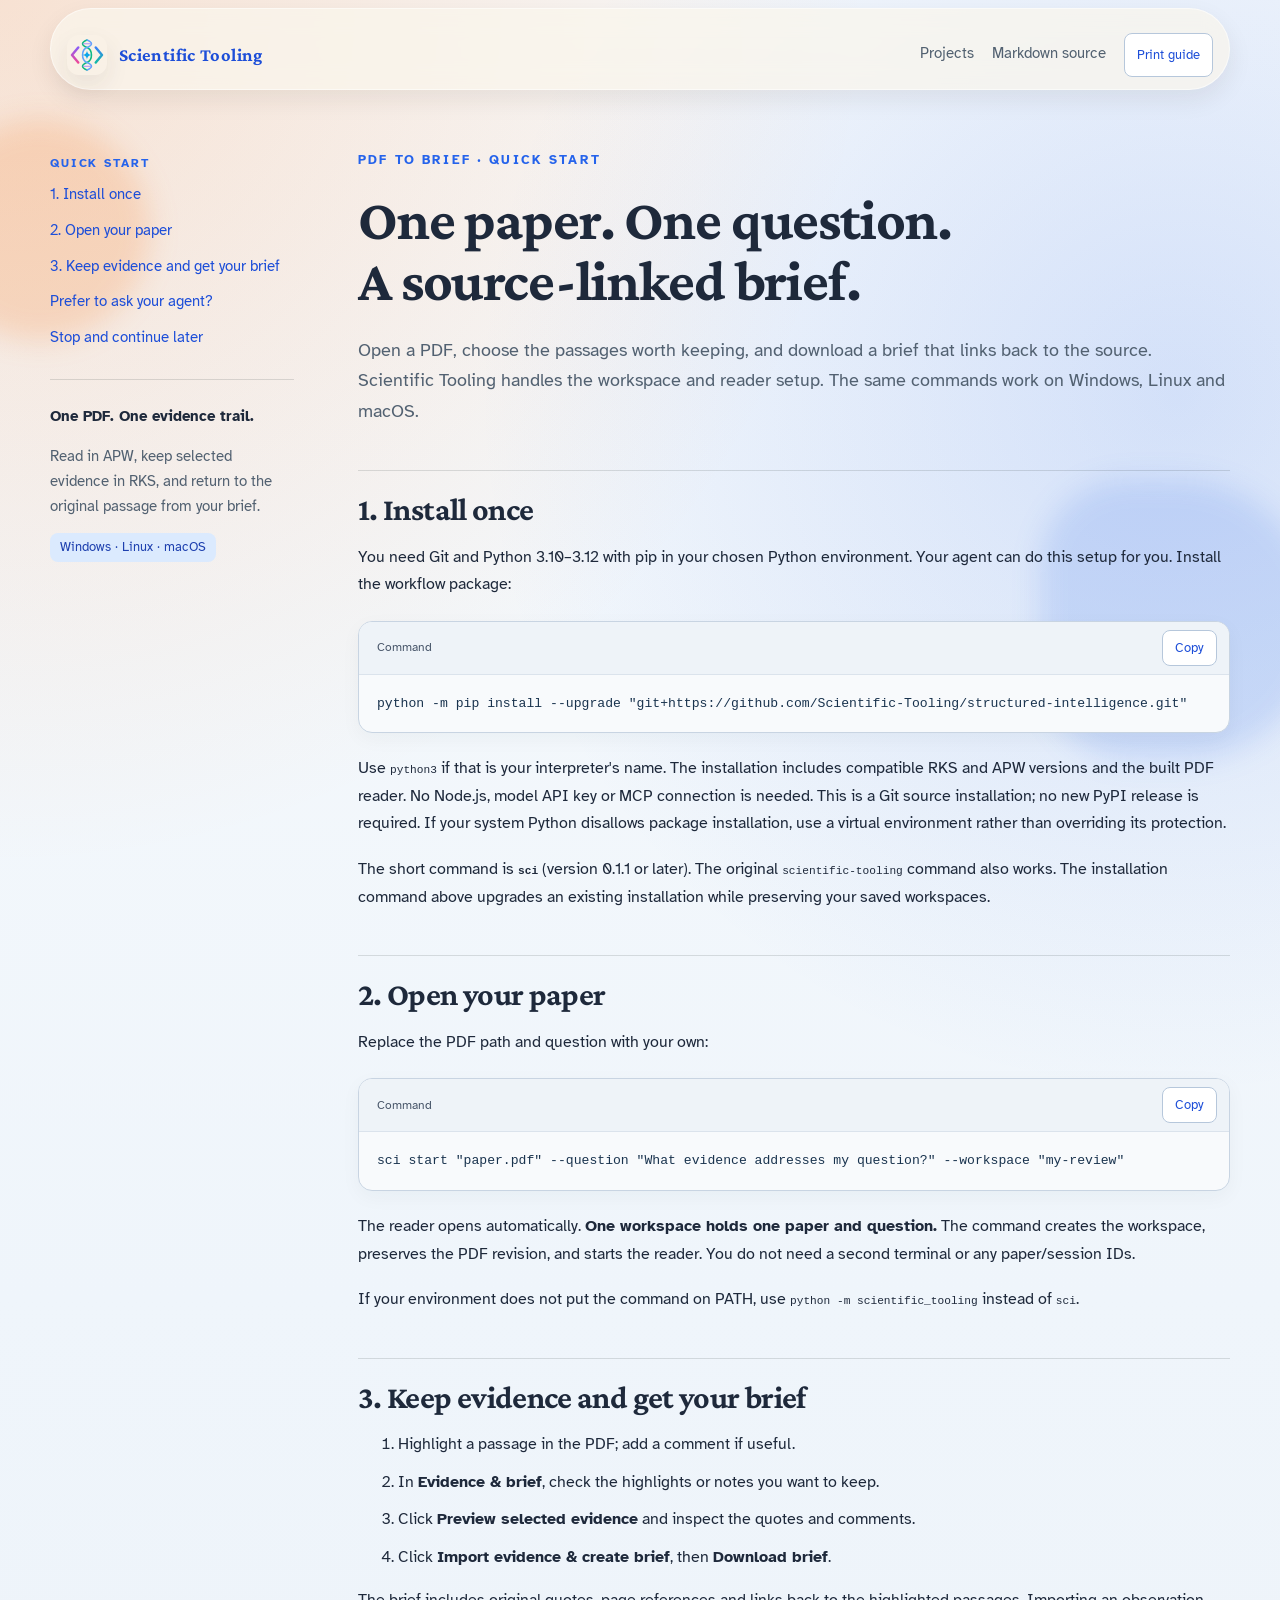
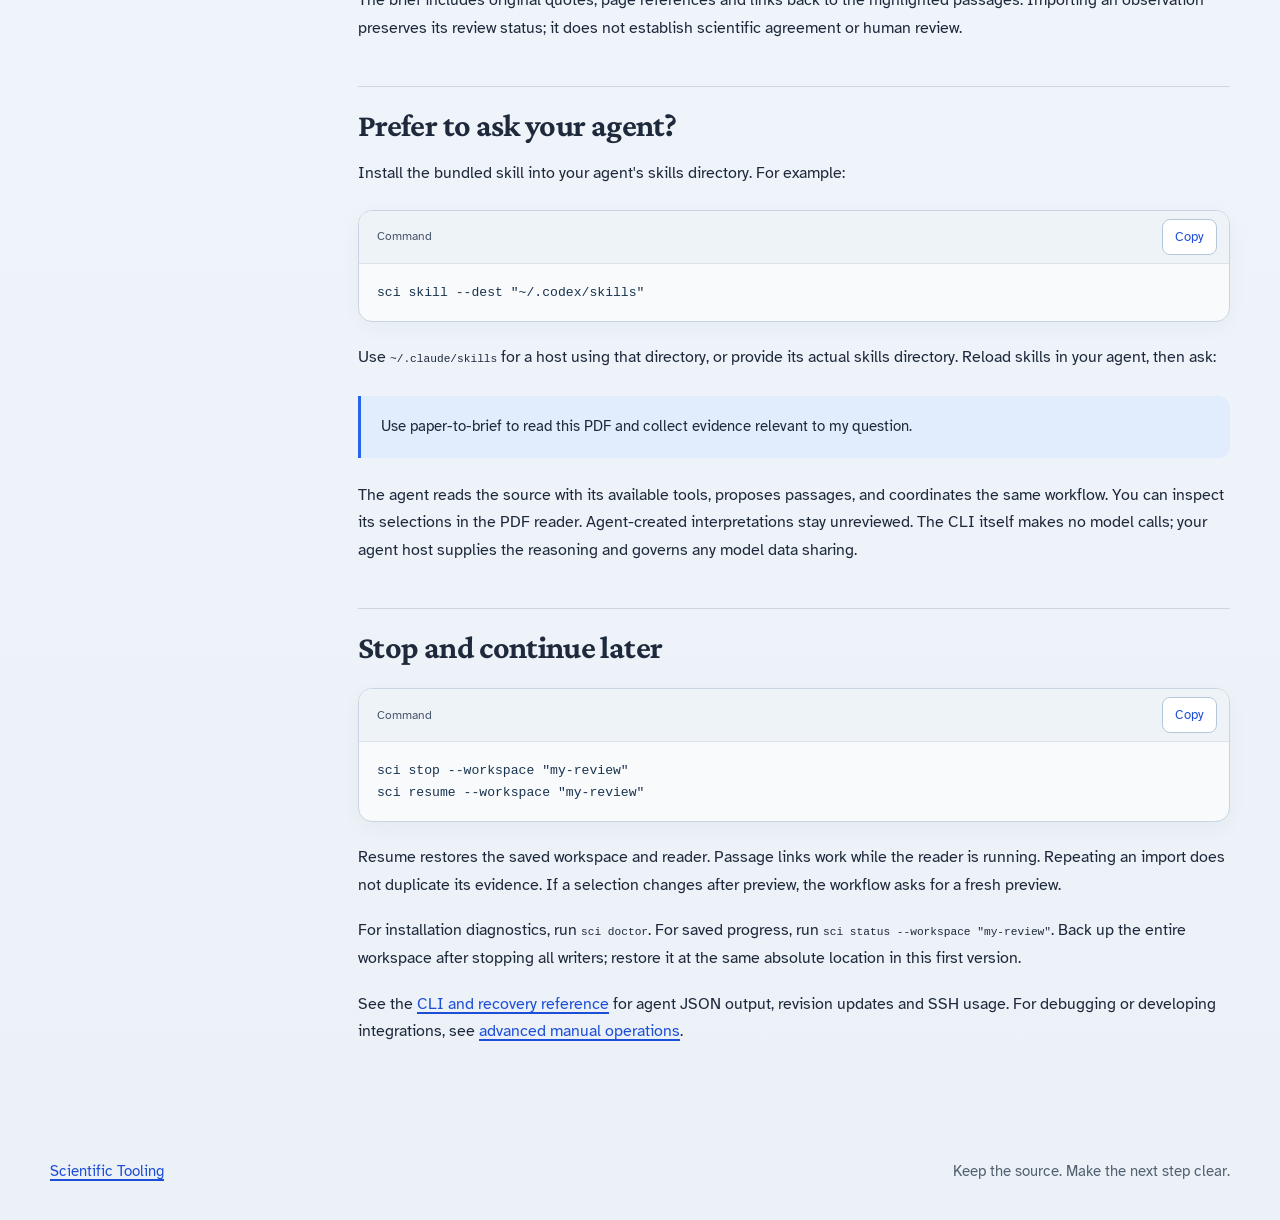
==== commit edebf760: "Make the quick start the single onboarding route" ====
--- a/guides/paper-to-brief/index.html
+++ b/guides/paper-to-brief/index.html
@@ -3,25 +3,26 @@
 <head>
   <meta charset="UTF-8" />
   <meta name="viewport" content="width=device-width, initial-scale=1.0" />
-  <title>RKS + PDF Workbench: Guided workflow walkthrough | Scientific Tooling</title>
-  <meta name="description" content="Read and annotate a PDF, import selected evidence into RKS, and create a brief with links to the original passage. A concise Command walkthrough." />
+  <title>Paper to brief: quick start | Scientific Tooling</title>
+  <meta name="description" content="Read and annotate a PDF, import selected evidence into RKS, and create a brief with links to the original passage." />
   <meta name="theme-color" content="#2563eb" />
   <meta name="color-scheme" content="light only" />
   <link rel="canonical" href="https://scientifictooling.org/guides/paper-to-brief/" />
+
   <link rel="icon" href="../../logo.svg" type="image/svg+xml" />
   <link rel="stylesheet" href="../../theme.css" />
   <link rel="stylesheet" href="../../site.css" />
   <link rel="stylesheet" href="../guide.css" />
   <meta property="og:type" content="article" />
-  <meta property="og:title" content="RKS + PDF Workbench: Guided workflow walkthrough | Scientific Tooling" />
-  <meta property="og:description" content="Read and annotate a PDF, import selected evidence into RKS, and create a brief with links to the original passage. A concise Command walkthrough." />
+  <meta property="og:title" content="Paper to brief: quick start | Scientific Tooling" />
+  <meta property="og:description" content="Read and annotate a PDF, import selected evidence into RKS, and create a brief with links to the original passage." />
   <meta property="og:url" content="https://scientifictooling.org/guides/paper-to-brief/" />
   <meta property="og:image" content="https://scientifictooling.org/social-preview.png" />
   <meta name="twitter:card" content="summary_large_image" />
   <script src="../guide.js" defer></script>
 </head>
 <body class="guide-page">
-  <a class="skip-link" href="#walkthrough">Skip to walkthrough</a>
+  <a class="skip-link" href="#walkthrough">Skip to content</a>
   <div class="page-shell">
     <header class="guide-header">
       <nav class="topbar" aria-label="Primary">
@@ -29,11 +30,11 @@
         <div class="topbar-links"><a href="../../#projects">Projects</a><a href="../paper-to-brief.md">Markdown source</a><button type="button" class="print-button">Print guide</button></div>
       </nav>
     </header>
-    <!-- Generated from guides/paper-to-brief.md. SHA-256: e5a3393113d3f1520780f25fb903acf1eef86ba24c1ba56841ae986ac32a10e5 -->
+    <!-- Generated from guides/paper-to-brief.md. SHA-256: cd4421c26496fc591a9d55730ef4dd2f31df57d4b6a345411f43d0af483abd15 -->
     <main class="guide-layout" id="walkthrough">
       <aside class="guide-sidebar">
-        <p class="eyebrow">In this walkthrough</p>
-        <nav aria-label="Walkthrough steps"><div class="toc">
+        <p class="eyebrow">Quick start</p>
+        <nav aria-label="Quick start steps"><div class="toc">
 <ul>
 <li><a href="#1-install-once">1. Install once</a></li>
 <li><a href="#2-open-your-paper">2. Open your paper</a></li>
@@ -46,9 +47,8 @@
         <div class="guide-summary"><strong>One PDF. One evidence trail.</strong><p>Read in APW, keep selected evidence in RKS, and return to the original passage from your brief.</p><span class="guide-badge">Windows · Linux · macOS</span></div>
       </aside>
       <article class="guide-content">
-        <nav class="platform-switch" aria-label="Walkthrough"><a href="../rks-apw-windows/">Windows</a><a href="../rks-apw-linux-macos/">Linux / macOS</a><a href="../paper-to-brief/" aria-current="page">Guided workflow</a></nav>
-        <p class="eyebrow">RKS + Agent PDF Workbench</p>
-        <details class="mobile-toc"><summary>On this page</summary><nav aria-label="Mobile walkthrough steps"><div class="toc">
+        <p class="eyebrow">PDF to brief · Quick start</p>
+        <details class="mobile-toc"><summary>On this page</summary><nav aria-label="Mobile quick start steps"><div class="toc">
 <ul>
 <li><a href="#1-install-once">1. Install once</a></li>
 <li><a href="#2-open-your-paper">2. Open your paper</a></li>
@@ -60,9 +60,8 @@
 </nav></details>
         <h1 id="one-paper-one-question-a-source-linked-brief">One paper. One question. A source-linked brief.</h1>
 <p>Open a PDF, choose the passages worth keeping, and download a brief that links
-back to the source. <strong>Scientific Tooling manages the setup between RKS and APW</strong>:
-workspace paths, reading sessions, evidence transfers and the local reader.
-The same workflow works on Windows, Linux and macOS.</p>
+back to the source. Scientific Tooling handles the workspace and reader setup.
+The same commands work on Windows, Linux and macOS.</p>
 <h2 id="1-install-once">1. Install once</h2>
 <p>You need Git and Python 3.10–3.12 with pip in your chosen Python environment.
 Your agent can do this setup for you. Install the workflow package:</p>
@@ -120,9 +119,8 @@
 workspace after stopping all writers; restore it at the same absolute location
 in this first version.</p>
 <p>See the <a href="https://github.com/Scientific-Tooling/structured-intelligence/blob/main/workflows/research/quickstart.md">CLI and recovery reference</a>
-for agent JSON output, revision updates and SSH usage. The manual
-<a href="../rks-apw-windows/">Windows</a> and <a href="../rks-apw-linux-macos/">Linux/macOS</a>
-walkthroughs explain the individual tools if you need that detail.</p>
+for agent JSON output, revision updates and SSH usage. For debugging or developing
+integrations, see <a href="https://github.com/Scientific-Tooling/structured-intelligence/blob/main/workflows/research/manual-operations/README.md">advanced manual operations</a>.</p>
       </article>
     </main>
     <p class="copy-status" role="status" aria-live="polite"></p>
--- a/guides/guide.css
+++ b/guides/guide.css
@@ -28,17 +28,9 @@
 .guide-summary p { color: var(--muted); }
 .guide-badge { display: inline-block; color: #1e40af; background: #dbeafe; padding: 4px 10px; border-radius: 8px; font-size: 0.8rem; }
 .guide-content { min-width: 0; line-height: 1.72; }
-.platform-switch { display: flex; flex-wrap: wrap; gap: 8px; margin: 0 0 26px; }
-.platform-switch a { padding: 6px 12px; border: 1px solid #b6c7db; border-radius: 8px; font-size: 0.85rem; text-decoration: none; }
-.platform-switch a[aria-current="page"] { background: #1d4ed8; border-color: #1d4ed8; color: #fff; }
-.guide-chooser { width: min(calc(100% - 40px), 1000px); margin: 58px auto 88px; }
-.guide-chooser h1 { margin: 0; font-size: clamp(2.35rem, 5vw, 3.8rem); line-height: 1.1; }
-.platform-cards { display: grid; grid-template-columns: repeat(2, minmax(0, 1fr)); gap: 24px; margin: 36px 0 24px; }
-.platform-card { display: block; padding: 28px; border: 1px solid #c8d4e2; border-radius: 20px; background: var(--paper-strong); box-shadow: var(--shadow-soft); text-decoration: none; }
-.platform-card h2 { margin: 0 0 16px; font-size: 2rem; color: var(--ink); }
-.platform-card p { color: var(--muted); line-height: 1.7; }
-.platform-card > span:last-child { font-weight: 700; }
-.chooser-note { color: var(--muted); line-height: 1.7; }
+.guide-landing { width: min(calc(100% - 40px), 850px); margin: 58px auto 88px; }
+.guide-landing h1 { margin: 0; font-size: clamp(2.35rem, 5vw, 3.8rem); line-height: 1.1; }
+.manual-reference { margin-top: 36px; color: var(--muted); line-height: 1.7; }
 .mobile-toc { display: none; }
 .guide-content h1 { margin: 0 0 24px; max-width: 22ch; font-size: clamp(2.35rem, 4.5vw, 3.8rem); line-height: 1.06; text-wrap: balance; }
 .guide-content h2 { margin: 44px 0 16px; padding-top: 20px; border-top: 1px solid var(--line); font-size: clamp(1.6rem, 3vw, 2rem); line-height: 1.15; }
@@ -76,7 +68,6 @@
 }
 
 @media (max-width: 560px) {
-  .platform-cards { grid-template-columns: minmax(0, 1fr); }
   .guide-header,
   .guide-layout { width: calc(100% - 28px); }
   .guide-header .topbar { border-radius: 20px; align-items: start; }
@@ -92,7 +83,6 @@
   body::after,
   .guide-header,
   .guide-sidebar,
-  .platform-switch,
   .copy-button,
   .copy-status,
   .mobile-toc,
@@ -104,8 +94,3 @@
   .guide-content h2 { break-after: avoid; }
   .guide-content a { color: #000; }
 }
-.guided-start {
-  display: block;
-  margin: 2rem 0 3rem;
-  border: 2px solid #2563eb;
-}
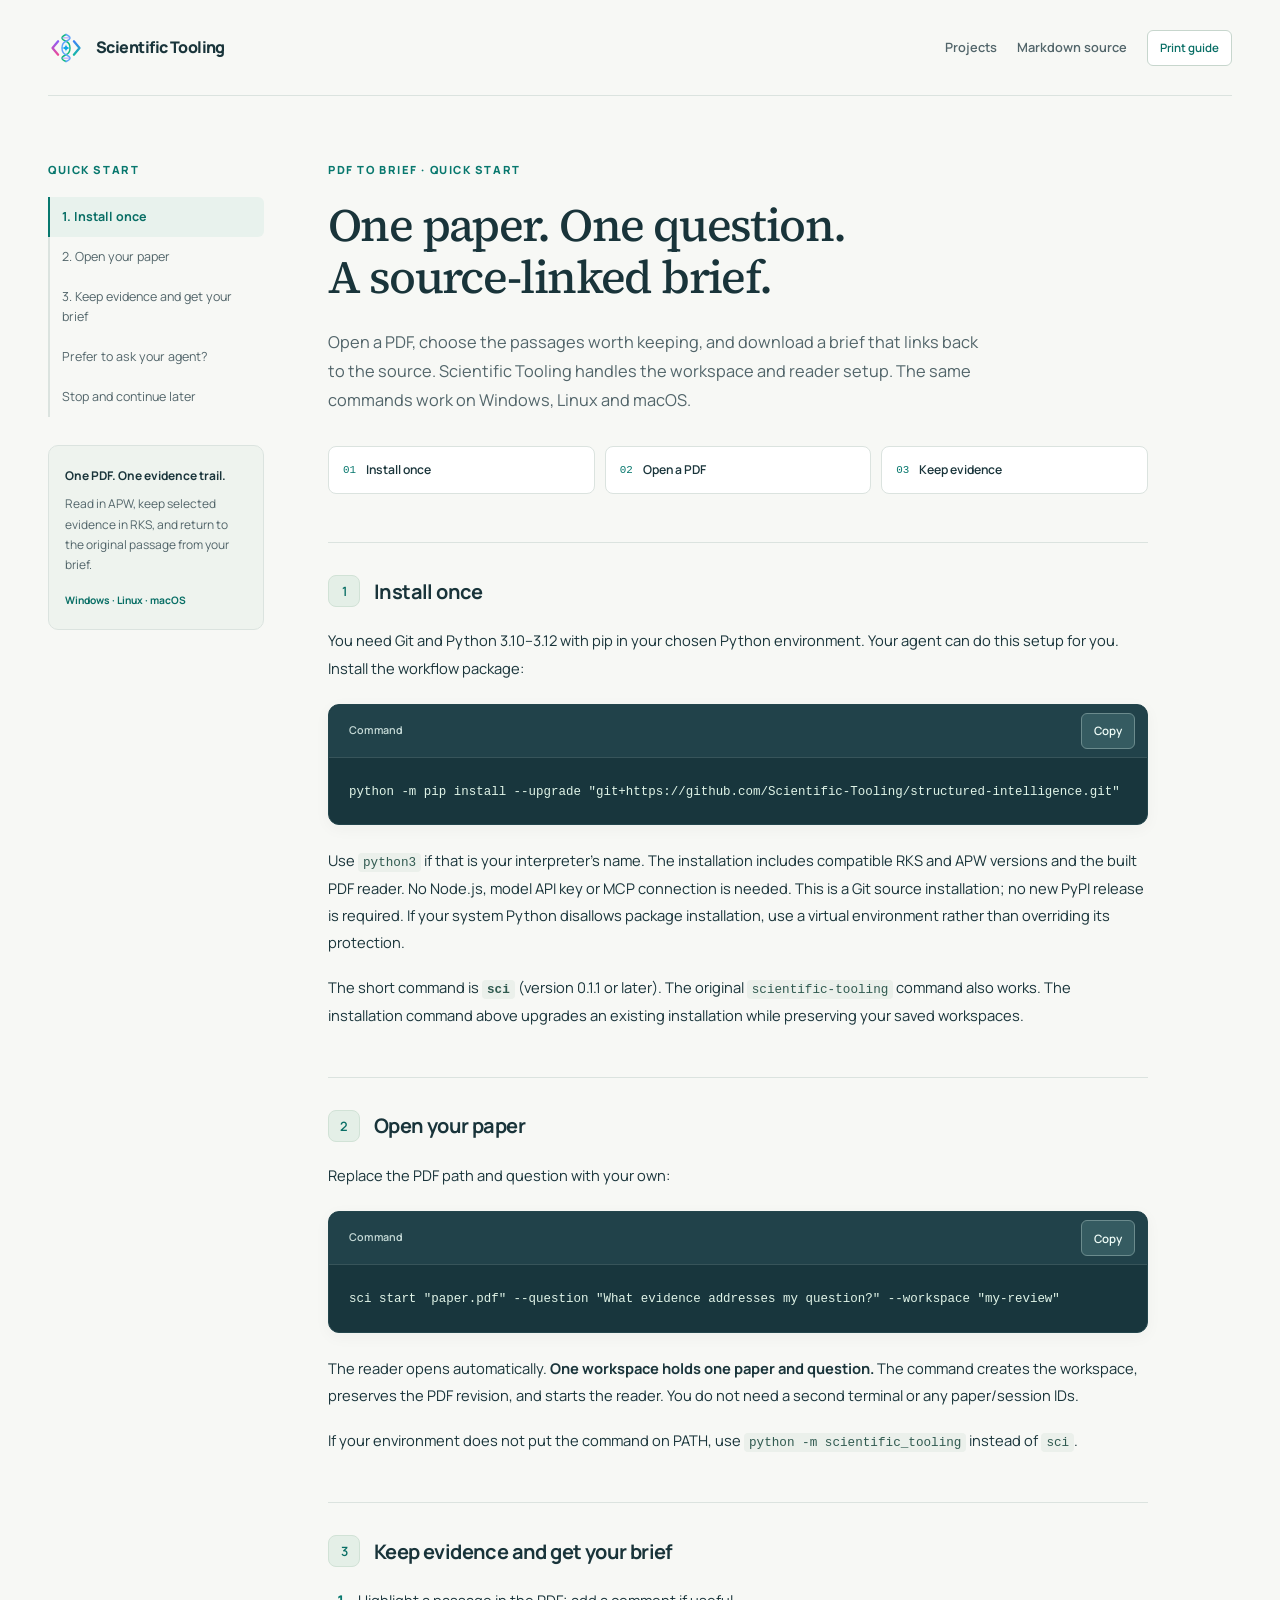
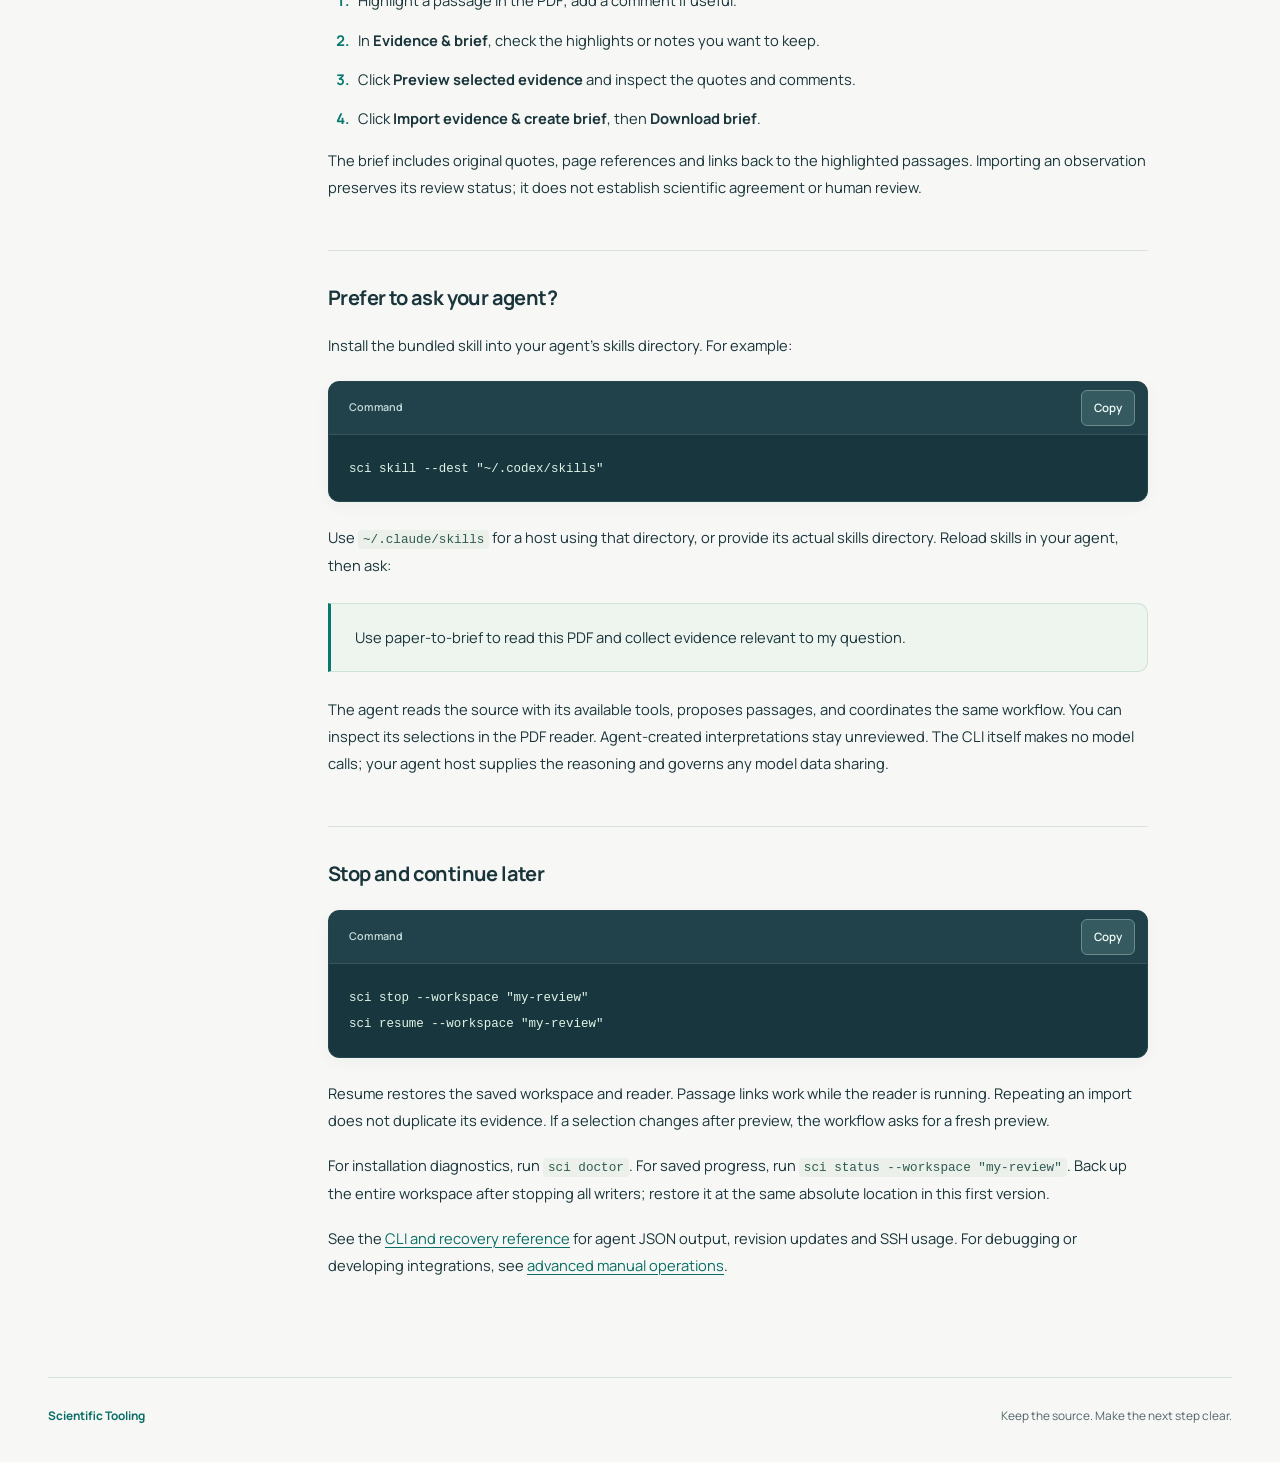
==== commit 9c13ef7c: "Polish the research site and quick-start interface" ====
--- a/guides/paper-to-brief/index.html
+++ b/guides/paper-to-brief/index.html
@@ -5,11 +5,13 @@
   <meta name="viewport" content="width=device-width, initial-scale=1.0" />
   <title>Paper to brief: quick start | Scientific Tooling</title>
   <meta name="description" content="Read and annotate a PDF, import selected evidence into RKS, and create a brief with links to the original passage." />
-  <meta name="theme-color" content="#2563eb" />
+  <meta name="theme-color" content="#08786e" />
   <meta name="color-scheme" content="light only" />
   <link rel="canonical" href="https://scientifictooling.org/guides/paper-to-brief/" />
 
   <link rel="icon" href="../../logo.svg" type="image/svg+xml" />
+  <link rel="preload" href="/assets/fonts/manrope-latin.woff2" as="font" type="font/woff2" crossorigin />
+  <link rel="preload" href="/assets/fonts/source-serif-4-latin.woff2" as="font" type="font/woff2" crossorigin />
   <link rel="stylesheet" href="../../theme.css" />
   <link rel="stylesheet" href="../../site.css" />
   <link rel="stylesheet" href="../guide.css" />
@@ -62,7 +64,8 @@
 <p>Open a PDF, choose the passages worth keeping, and download a brief that links
 back to the source. Scientific Tooling handles the workspace and reader setup.
 The same commands work on Windows, Linux and macOS.</p>
-<h2 id="1-install-once">1. Install once</h2>
+<nav class="guide-overview" aria-label="Workflow overview"><a href="#1-install-once"><span aria-hidden="true">01</span>Install once</a><a href="#2-open-your-paper"><span aria-hidden="true">02</span>Open a PDF</a><a href="#3-keep-evidence-and-get-your-brief"><span aria-hidden="true">03</span>Keep evidence</a></nav>
+<h2 id="1-install-once"><span class="step-number">1</span> Install once</h2>
 <p>You need Git and Python 3.10–3.12 with pip in your chosen Python environment.
 Your agent can do this setup for you. Install the workflow package:</p>
 <div class="code-block"><div class="code-toolbar"><span>Command</span><button type="button" class="copy-button" aria-label="Copy Command block 1">Copy</button></div><pre tabindex="0" aria-label="Command block 1"><code class="language-text">python -m pip install --upgrade &quot;git+https://github.com/Scientific-Tooling/structured-intelligence.git&quot;
@@ -75,7 +78,7 @@
 <p>The short command is <strong><code>sci</code></strong> (version 0.1.1 or later). The original
 <code>scientific-tooling</code> command also works. The installation command above upgrades
 an existing installation while preserving your saved workspaces.</p>
-<h2 id="2-open-your-paper">2. Open your paper</h2>
+<h2 id="2-open-your-paper"><span class="step-number">2</span> Open your paper</h2>
 <p>Replace the PDF path and question with your own:</p>
 <div class="code-block"><div class="code-toolbar"><span>Command</span><button type="button" class="copy-button" aria-label="Copy Command block 2">Copy</button></div><pre tabindex="0" aria-label="Command block 2"><code class="language-text">sci start &quot;paper.pdf&quot; --question &quot;What evidence addresses my question?&quot; --workspace &quot;my-review&quot;
 </code></pre></div>
@@ -84,7 +87,7 @@
 reader. You do not need a second terminal or any paper/session IDs.</p>
 <p>If your environment does not put the command on PATH, use
 <code>python -m scientific_tooling</code> instead of <code>sci</code>.</p>
-<h2 id="3-keep-evidence-and-get-your-brief">3. Keep evidence and get your brief</h2>
+<h2 id="3-keep-evidence-and-get-your-brief"><span class="step-number">3</span> Keep evidence and get your brief</h2>
 <ol>
 <li>Highlight a passage in the PDF; add a comment if useful.</li>
 <li>In <strong>Evidence &amp; brief</strong>, check the highlights or notes you want to keep.</li>
--- a/theme.css
+++ b/theme.css
@@ -1,45 +1,86 @@
-@import url("https://fonts.googleapis.com/css2?family=Atkinson+Hyperlegible:wght@400;700&family=Crimson+Pro:wght@400;500;600;700&display=swap");
-
+/* Shared typography. Font files are served from the organization site's root. */
+@font-face {
+  font-family: "Manrope";
+  font-style: normal;
+  font-weight: 200 800;
+  font-display: swap;
+  src: url("/assets/fonts/manrope-latin-ext.woff2") format("woff2");
+  unicode-range:
+    U+0100-02BA, U+02BD-02C5, U+02C7-02CC, U+02CE-02D7, U+02DD-02FF, U+0304,
+    U+0308, U+0329, U+1D00-1DBF, U+1E00-1E9F, U+1EF2-1EFF, U+2020, U+20A0-20AB,
+    U+20AD-20C4, U+2113, U+2C60-2C7F, U+A720-A7FF;
+}
+@font-face {
+  font-family: "Manrope";
+  font-style: normal;
+  font-weight: 200 800;
+  font-display: swap;
+  src: url("/assets/fonts/manrope-latin.woff2") format("woff2");
+  unicode-range:
+    U+0000-00FF, U+0131, U+0152-0153, U+02BB-02BC, U+02C6, U+02DA, U+02DC,
+    U+0304, U+0308, U+0329, U+2000-206F, U+20AC, U+2122, U+2191, U+2193, U+2212,
+    U+2215, U+FEFF, U+FFFD;
+}
+@font-face {
+  font-family: "Source Serif 4";
+  font-style: normal;
+  font-weight: 200 900;
+  font-display: swap;
+  src: url("/assets/fonts/source-serif-4-latin-ext.woff2") format("woff2");
+  unicode-range:
+    U+0100-02BA, U+02BD-02C5, U+02C7-02CC, U+02CE-02D7, U+02DD-02FF, U+0304,
+    U+0308, U+0329, U+1D00-1DBF, U+1E00-1E9F, U+1EF2-1EFF, U+2020, U+20A0-20AB,
+    U+20AD-20C4, U+2113, U+2C60-2C7F, U+A720-A7FF;
+}
+@font-face {
+  font-family: "Source Serif 4";
+  font-style: normal;
+  font-weight: 200 900;
+  font-display: swap;
+  src: url("/assets/fonts/source-serif-4-latin.woff2") format("woff2");
+  unicode-range:
+    U+0000-00FF, U+0131, U+0152-0153, U+02BB-02BC, U+02C6, U+02DA, U+02DC,
+    U+0304, U+0308, U+0329, U+2000-206F, U+20AC, U+2122, U+2191, U+2193, U+2212,
+    U+2215, U+FEFF, U+FFFD;
+}
 :root {
-  --font-display: "Crimson Pro", Georgia, serif;
-  --font-body: "Atkinson Hyperlegible", "Segoe UI", sans-serif;
-  --eyebrow-size: 0.84rem;
-  --eyebrow-weight: 700;
-  --eyebrow-spacing: 0.16em;
-  --title-hero-size: clamp(2.35rem, 4.5vw, 4.2rem);
-  --title-hero-line-height: 0.98;
-  --title-hero-max: 12ch;
-  --title-hero-wide-max: 24ch;
-  --title-section-size: clamp(1.8rem, 3.4vw, 2.9rem);
-  --title-section-line-height: 1.02;
-  --lede-size: 1.08rem;
-  --lede-line-height: 1.72;
+  --font-display: "Source Serif 4", Georgia, serif;
+  --font-body: "Manrope", "Segoe UI", sans-serif;
+  --font-mono: "SFMono-Regular", Consolas, "Liberation Mono", monospace;
+  --eyebrow-size: 0.7rem;
+  --eyebrow-weight: 800;
+  --eyebrow-spacing: 0.14em;
+  --title-hero-size: clamp(2.65rem, 4.6vw, 4.4rem);
+  --title-hero-line-height: 1.08;
+  --title-hero-max: 18ch;
+  --title-hero-wide-max: 25ch;
+  --title-section-size: clamp(2rem, 3.2vw, 2.85rem);
+  --title-section-line-height: 1.16;
+  --lede-size: 1.06rem;
+  --lede-line-height: 1.8;
 }
-
 body {
   font-family: var(--font-body);
 }
-
-.brand,
 h1,
 h2,
 h3,
 h4,
 h5,
 h6 {
+  margin-top: 0;
   font-family: var(--font-display);
-  letter-spacing: -0.02em;
+  font-weight: 500;
+  letter-spacing: -0.035em;
 }
-
 .eyebrow {
-  margin: 0 0 14px;
+  margin: 0 0 18px;
   color: var(--teal, currentColor);
   font-size: var(--eyebrow-size);
   font-weight: var(--eyebrow-weight);
   letter-spacing: var(--eyebrow-spacing);
   text-transform: uppercase;
 }
-
 .title-hero {
   margin: 0;
   max-width: var(--title-hero-max);
@@ -47,30 +88,23 @@
   line-height: var(--title-hero-line-height);
   text-wrap: balance;
 }
-
 .title-hero--wide {
   max-width: var(--title-hero-wide-max);
 }
-
 .title-section {
+  margin: 0;
   font-size: var(--title-section-size);
   line-height: var(--title-section-line-height);
+  text-wrap: balance;
 }
-
 .lede {
-  max-width: 56ch;
-  margin: 22px 0 0;
+  max-width: 54ch;
+  margin: 24px 0 0;
   color: var(--muted, inherit);
   font-size: var(--lede-size);
   line-height: var(--lede-line-height);
 }
-
-@media (max-width: 560px) {
-  :root {
-    --title-hero-size: clamp(2rem, 10.5vw, 2.9rem);
-  }
-
-  .title-hero {
-    max-width: none;
-  }
+code,
+pre {
+  font-family: var(--font-mono);
 }
--- a/site.css
+++ b/site.css
@@ -1,844 +1,662 @@
 :root {
-  --paper: rgba(248, 250, 252, 0.78);
-  --paper-strong: rgba(252, 253, 255, 0.94);
-  --ink: #1e293b;
-  --muted: #526171;
-  --line: rgba(28, 43, 47, 0.14);
-  --gold: #f97316;
-  /* Text-safe variant of --gold: 4.55:1 on the darkest page background (AA). */
-  --gold-ink: #c2410c;
-  --teal: #2563eb;
-  --link: #1d4ed8;
-  --link-hover: #1e40af;
-  --shadow: 0 20px 50px rgba(48, 40, 20, 0.12);
-  --shadow-soft: 0 10px 24px rgba(48, 40, 20, 0.08);
-  --radius-xl: 32px;
-  --radius-lg: 22px;
-  --max-width: 1180px;
-}
-
+  --canvas: #f7f8f5;
+  --paper: #ffffff;
+  --paper-strong: #ffffff;
+  --ink: #19343a;
+  --muted: #52656a;
+  --line: #dbe3df;
+  --teal: #08786e;
+  --accent-soft: #e8f2ed;
+  --gold: #a86c30;
+  --gold-ink: #875320;
+  --link: #086e65;
+  --link-hover: #064f49;
+  --shadow-soft: 0 4px 16px rgba(25, 52, 58, 0.04);
+  --shadow: 0 18px 45px rgba(25, 52, 58, 0.08);
+  --radius-lg: 16px;
+  --radius-xl: 22px;
+  --max-width: 1184px;
+}
 * {
   box-sizing: border-box;
 }
-
 html {
   scroll-behavior: smooth;
-}
-
-/* Keep in-page anchor targets clear of the sticky topbar. */
+  -webkit-text-size-adjust: 100%;
+}
 [id] {
-  scroll-margin-top: 104px;
-}
-
+  scroll-margin-top: 28px;
+}
 body {
   margin: 0;
   color: var(--ink);
-  background:
-    radial-gradient(circle at top left, rgba(249, 115, 22, 0.18), transparent 28%),
-    radial-gradient(circle at 92% 14%, rgba(37, 99, 235, 0.16), transparent 26%),
-    linear-gradient(180deg, #f7fafc 0%, #eff5fb 46%, #ebf1f7 100%);
-}
-
-body::before,
-body::after {
-  position: fixed;
-  inset: auto;
-  content: "";
-  pointer-events: none;
-  z-index: 0;
-  filter: blur(14px);
-}
-
-body::before {
-  top: 120px;
-  left: -70px;
-  width: 220px;
-  height: 220px;
-  border-radius: 50%;
-  background: rgba(249, 115, 22, 0.18);
-}
-
-body::after {
-  right: -40px;
-  bottom: 140px;
-  width: 280px;
-  height: 280px;
-  border-radius: 38% 62% 60% 40%;
-  background: rgba(37, 99, 235, 0.14);
-}
-
+  background: var(--canvas);
+  font-size: 1rem;
+  line-height: 1.7;
+}
+::selection {
+  color: #153c35;
+  background: #d0e8da;
+}
 a {
   color: var(--link);
-  text-decoration-thickness: 1.5px;
-  text-underline-offset: 0.18em;
+  text-decoration-thickness: 1px;
+  text-underline-offset: 0.22em;
   transition:
-    color 160ms ease,
-    text-decoration-color 160ms ease,
-    background-color 160ms ease,
-    border-color 160ms ease,
-    opacity 160ms ease,
-    transform 160ms ease;
-}
-
-a:hover,
-a:focus-visible {
+    color 150ms,
+    background-color 150ms,
+    border-color 150ms;
+}
+a:hover {
   color: var(--link-hover);
 }
-
-a:focus-visible {
-  outline: 2px solid var(--link);
-  outline-offset: 3px;
-  border-radius: 8px;
-}
-
-.page-shell {
-  position: relative;
-  z-index: 1;
-}
-
+:focus-visible {
+  outline: 3px solid var(--teal);
+  outline-offset: 4px;
+  border-radius: 4px;
+}
+img {
+  max-width: 100%;
+}
+button,
+input {
+  font: inherit;
+}
 .hero,
 .section,
 .footer {
-  width: min(calc(100% - 32px), var(--max-width));
-  margin: 0 auto;
-}
-
+  width: min(calc(100% - 64px), var(--max-width));
+  margin-inline: auto;
+}
 .topbar {
   display: flex;
   justify-content: space-between;
   align-items: center;
-  gap: 16px;
-  padding: 24px 0 12px;
-  position: sticky;
-  top: 0;
-  z-index: 5;
-  margin-top: 8px;
-  padding-left: 16px;
-  padding-right: 16px;
-  border: 1px solid rgba(255, 255, 255, 0.5);
-  border-radius: 999px;
-  background: rgba(250, 245, 236, 0.72);
-  backdrop-filter: blur(12px);
-  box-shadow: var(--shadow-soft);
-}
-
-.brand,
-.topbar-links a {
-  text-decoration: none;
-}
-
+  gap: 24px;
+  min-height: 96px;
+  padding: 22px 0;
+  border-bottom: 1px solid var(--line);
+}
 .brand {
   display: inline-flex;
   align-items: center;
   gap: 12px;
-  font-size: 1.15rem;
-  font-weight: 700;
-  letter-spacing: 0.02em;
-}
-
+  flex-shrink: 0;
+  color: var(--ink);
+  font-size: 1rem;
+  font-weight: 800;
+  letter-spacing: -0.035em;
+  text-decoration: none;
+}
 .brand img {
   flex: 0 0 auto;
-  width: 40px;
-  height: 40px;
-  border-radius: 12px;
-  box-shadow: var(--shadow-soft);
-}
-
+  width: 36px;
+  height: 36px;
+}
 .topbar-links {
   display: flex;
+  align-items: center;
   flex-wrap: wrap;
-  gap: 18px;
-  color: var(--muted);
-  font-size: 0.96rem;
-}
-
+  gap: 6px 20px;
+  font-size: 0.8rem;
+  font-weight: 600;
+}
 .topbar-links a {
-  min-height: 44px;
-  padding: 10px 0;
+  display: inline-flex;
+  align-items: center;
+  min-height: 40px;
   color: var(--muted);
   text-decoration: none;
-  border-bottom: 1px solid transparent;
-}
-
+}
+.topbar-links a:hover {
+  color: var(--teal);
+}
+.topbar-links .nav-start {
+  padding: 0 16px;
+  border: 1px solid #c3d7cd;
+  background: var(--accent-soft);
+  border-radius: 8px;
+  color: var(--link);
+}
 .hero-grid {
   display: grid;
-  grid-template-columns: minmax(0, 1.2fr) minmax(290px, 0.8fr);
-  gap: 28px;
-  align-items: stretch;
-  padding: 28px 0 48px;
-}
-
-.hero-copy,
-.hero-panel,
-.workflow-frame,
-.feature-card,
-.thesis-card,
-.repo-panel,
-.manuscript-strip {
-  background: var(--paper);
-  backdrop-filter: blur(10px);
-  border: 1px solid rgba(255, 255, 255, 0.45);
-  box-shadow: var(--shadow);
-}
-
+  grid-template-columns: minmax(0, 1.3fr) minmax(320px, 0.9fr);
+  gap: clamp(40px, 5.5vw, 88px);
+  align-items: center;
+  padding: 80px 0 88px;
+}
 .hero-copy {
-  padding: 40px;
-  border-radius: var(--radius-xl);
-  position: relative;
-  overflow: hidden;
-}
-
-.hero-copy::before {
-  position: absolute;
-  inset: 0 auto auto 0;
-  width: 180px;
-  height: 180px;
-  content: "";
-  border-radius: 0 0 180px 0;
-  background: linear-gradient(135deg, rgba(37, 99, 235, 0.18), rgba(249, 115, 22, 0.04));
-  pointer-events: none;
-}
-
-.lede {
-  position: relative;
-  z-index: 1;
-}
-
+  min-width: 0;
+}
+.hero-copy .title-hero span {
+  display: block;
+  color: var(--teal);
+}
+.hero-copy .lede {
+  max-width: 49ch;
+}
 .hero-actions {
   display: flex;
   flex-wrap: wrap;
-  gap: 14px;
-  margin-top: 28px;
-  position: relative;
-  z-index: 1;
-}
-
+  gap: 12px;
+  margin-top: 30px;
+}
 .button {
   display: inline-flex;
   align-items: center;
   justify-content: center;
+  gap: 18px;
   min-height: 48px;
-  padding: 0 18px;
-  border-radius: 999px;
+  padding: 12px 20px;
+  border: 1px solid transparent;
+  border-radius: 9px;
+  font-size: 0.84rem;
+  line-height: 1.5;
   font-weight: 700;
   text-decoration: none;
 }
-
 .button-primary {
-  background: linear-gradient(135deg, var(--teal) 0%, #1e3a8a 100%);
-  color: #f8faf8;
-  box-shadow: 0 12px 24px rgba(30, 58, 138, 0.2);
-}
-
+  color: #fff;
+  background: var(--teal);
+  box-shadow: 0 3px 8px #08786e14;
+}
+.button-primary:hover,
+.button-primary:focus-visible {
+  color: #fff;
+  background: var(--link-hover);
+}
 .button-secondary {
+  color: var(--ink);
+  border-color: #cbd7d0;
+  background: transparent;
+}
+.button-secondary:hover {
+  color: var(--ink);
+  border-color: var(--teal);
+  background: var(--paper);
+}
+.hero-notes {
+  display: flex;
+  flex-wrap: wrap;
+  gap: 8px 22px;
+  padding: 0;
+  margin: 26px 0 0;
+  list-style: none;
+  color: var(--muted);
+  font-size: 0.72rem;
+  font-weight: 600;
+}
+.hero-notes li::before {
+  content: "";
+  display: inline-block;
+  height: 5px;
+  width: 5px;
+  border-radius: 50%;
+  background: var(--teal);
+  margin: 0 8px 2px 0;
+}
+.hero-panel {
+  padding: 30px;
+  color: #f4faf7;
+  background: #193c42;
+  border: 1px solid #244a50;
+  border-radius: var(--radius-xl);
+  box-shadow: 0 18px 38px #173b4218;
+}
+.panel-heading {
+  display: flex;
+  align-items: center;
+  justify-content: space-between;
+  padding-bottom: 20px;
+  border-bottom: 1px solid #416168;
+  color: #b7d5ce;
+  font-size: 0.65rem;
+  font-weight: 700;
+  text-transform: uppercase;
+  letter-spacing: 0.12em;
+}
+.panel-heading > span:last-child {
+  font-size: 1rem;
+}
+.hero-panel h2 {
+  margin: 24px 0 22px;
+  font-size: 1.9rem;
+  font-weight: 400;
+  line-height: 1.22;
+  letter-spacing: -0.025em;
+}
+.journey {
+  list-style: none;
+  margin: 0;
+  padding: 0;
+}
+.journey li {
+  display: grid;
+  grid-template-columns: 30px 1fr;
+  gap: 14px;
+  padding: 17px 0;
+  border-bottom: 1px solid #416168;
+}
+.journey-number {
+  padding-top: 2px;
+  color: #9bccbe;
+  font-family: var(--font-mono);
+  font-size: 0.72rem;
+}
+.journey h3 {
+  margin: 0 0 4px;
+  font-family: var(--font-body);
+  font-size: 0.86rem;
+  font-weight: 700;
+  letter-spacing: -0.01em;
+}
+.journey p {
+  margin: 0;
+  color: #bfd2d2;
+  font-size: 0.77rem;
+  line-height: 1.65;
+}
+.panel-link {
+  display: flex;
+  align-items: center;
+  justify-content: space-between;
+  gap: 16px;
+  padding-top: 24px;
+  color: #d2f1df;
+  font-size: 0.78rem;
+  font-weight: 700;
+  text-decoration: none;
+}
+.panel-link:hover {
+  color: #fff;
+}
+.hero-panel :focus-visible {
+  outline-color: #a8deca;
+}
+.section {
+  padding: 64px 0;
+  border-top: 1px solid var(--line);
+}
+.section-heading {
+  max-width: 780px;
+  margin-bottom: 34px;
+}
+.section-heading .eyebrow {
+  margin-bottom: 12px;
+}
+.card-grid {
+  display: grid;
+  grid-template-columns: repeat(2, minmax(0, 1fr));
+  gap: 22px;
+}
+.feature-card {
+  display: flex;
+  flex-direction: column;
+  min-width: 0;
+  padding: 32px;
   border: 1px solid var(--line);
-  background: rgba(255, 255, 255, 0.48);
-}
-
-.button:hover,
-.button:focus-visible,
-.topbar-links a:hover,
-.topbar-links a:focus-visible,
-.card-links a:hover,
-.card-links a:focus-visible,
-.repo-meta a:hover,
-.repo-meta a:focus-visible {
-  opacity: 0.92;
-}
-
-.topbar-links a:hover,
-.topbar-links a:focus-visible {
-  color: var(--ink);
-  border-color: rgba(37, 99, 235, 0.3);
-}
-
-.hero-facts {
-  display: grid;
-  grid-template-columns: repeat(3, minmax(0, 1fr));
-  gap: 12px;
-  margin-top: 24px;
-  position: relative;
-  z-index: 1;
-}
-
-.fact-chip {
-  display: grid;
-  gap: 6px;
-  padding: 14px 16px;
-  border-radius: 18px;
-  background: rgba(255, 255, 255, 0.54);
-  border: 1px solid rgba(28, 43, 47, 0.08);
-}
-
-.fact-value {
-  font-size: 1.45rem;
-  font-weight: 700;
-  line-height: 1;
-}
-
-.fact-label {
-  color: var(--muted);
-  font-size: 0.9rem;
-  line-height: 1.45;
-}
-
-.signal-list,
-.feature-card ul {
-  margin: 26px 0 0;
-  padding: 0;
-  list-style: none;
-  position: relative;
-  z-index: 1;
-}
-
-.signal-list li,
-.feature-card li {
-  position: relative;
-  margin-top: 12px;
-  padding-left: 18px;
-  color: var(--muted);
-  line-height: 1.6;
-}
-
-.signal-list li::before,
-.feature-card li::before {
-  position: absolute;
-  left: 0;
-  top: 0.65em;
-  width: 8px;
-  height: 8px;
-  content: "";
-  border-radius: 50%;
-  background: var(--gold);
-  transform: translateY(-50%);
-}
-
-.hero-panel {
-  border-radius: var(--radius-xl);
-  padding: 18px;
-}
-
-.panel-stack {
-  display: grid;
-  gap: 18px;
-  height: 100%;
-}
-
-.mini-card {
-  display: grid;
-  gap: 12px;
-  align-content: start;
-  padding: 24px;
-  border-radius: calc(var(--radius-xl) - 10px);
-  background: var(--paper-strong);
-  border: 1px solid rgba(28, 43, 47, 0.08);
-}
-
-/* Scoped to their containers so the generic `.mini-card p` / `.feature-card p`
-   colour rule below does not override the label colour. */
-.mini-card .mini-label,
+  border-radius: var(--radius-lg);
+  background: var(--paper);
+  box-shadow: var(--shadow-soft);
+}
+.feature-card h3 {
+  margin: 16px 0 14px;
+  font-size: 1.65rem;
+  line-height: 1.25;
+}
 .feature-card .card-tag {
   margin: 0;
-  color: var(--gold-ink);
-  font-size: 0.8rem;
+  color: var(--teal);
+  font-size: 0.65rem;
   font-weight: 800;
-  letter-spacing: 0.12em;
   text-transform: uppercase;
-}
-
-.mini-card h2 {
-  font-size: 1.32rem;
-  line-height: 1.02;
-}
-
-.mini-card p,
+  letter-spacing: 0.1em;
+}
 .feature-card p,
 .thesis-card p,
 .manuscript-strip p,
 .repo-panel p,
-.repo-note,
 .workflow-step p {
   margin: 0;
   color: var(--muted);
-  line-height: 1.68;
-}
-
-.repo-note {
-  margin-top: 16px;
-  padding: 14px 16px;
-  border-left: 4px solid var(--gold);
-  border-radius: 12px;
-  background: rgba(255, 255, 255, 0.48);
-}
-
-.mini-card code {
-  display: inline-block;
-  width: fit-content;
-  padding: 10px 12px;
-  border-radius: 12px;
-  background: rgba(37, 99, 235, 0.09);
-  color: var(--ink);
-  font-size: 0.9rem;
-}
-
-.accent-card {
-  background:
-    linear-gradient(135deg, rgba(249, 115, 22, 0.12), rgba(255, 255, 255, 0.88)),
-    var(--paper-strong);
-}
-
-.section {
-  padding: 40px 0;
-}
-
-.section-heading {
-  max-width: none;
-  margin-bottom: 24px;
-}
-
-.thesis-grid,
-.card-grid {
+  font-size: 0.88rem;
+  line-height: 1.8;
+}
+.project-details {
+  margin-top: 20px;
+  border-top: 1px solid var(--line);
+}
+.project-details summary {
+  padding: 12px 0;
+  cursor: pointer;
+  color: var(--link);
+  font-size: 0.79rem;
+  font-weight: 700;
+}
+.feature-card ul,
+.signal-list {
+  padding-left: 18px;
+  margin: 4px 0 16px;
+  color: var(--muted);
+  font-size: 0.84rem;
+}
+.feature-card li,
+.signal-list li {
+  padding-left: 2px;
+  margin: 10px 0;
+}
+.feature-card li::marker {
+  color: var(--teal);
+}
+.artifact-row {
+  display: flex;
+  flex-wrap: wrap;
+  gap: 7px;
+  margin: 18px 0 22px;
+}
+.artifact-row span {
+  display: inline-flex;
+  align-items: center;
+  padding: 4px 9px;
+  color: #465f58;
+  background: #f0f4f0;
+  border: 1px solid #e2e9e2;
+  border-radius: 5px;
+  font-size: 0.67rem;
+  font-weight: 600;
+}
+.card-links {
+  display: flex;
+  flex-wrap: wrap;
+  gap: 12px 22px;
+  margin-top: auto;
+  padding-top: 8px;
+}
+.card-links a,
+.repo-meta a {
+  display: inline-flex;
+  align-items: center;
+  gap: 8px;
+  min-height: 36px;
+  color: var(--link);
+  font-size: 0.78rem;
+  font-weight: 700;
+  text-decoration: none;
+}
+.card-links a::after {
+  content: "↗";
+}
+.card-links a:hover,
+.repo-meta a:hover {
+  text-decoration: underline;
+}
+#manuscripts {
+  grid-column: 1 / -1;
+  background: #eef4ee;
+}
+#manuscripts > p:not(.card-tag) {
+  max-width: 84ch;
+}
+.thesis-grid {
   display: grid;
   grid-template-columns: repeat(3, minmax(0, 1fr));
-  gap: 18px;
-}
-
-.card-grid {
+  gap: 32px;
+}
+.thesis-card {
+  border-top: 2px solid #b2c9be;
+  padding-top: 24px;
+}
+.thesis-card h3 {
+  font-family: var(--font-body);
+  font-size: 1.04rem;
+  font-weight: 700;
+  letter-spacing: -0.025em;
+  line-height: 1.5;
+  margin-bottom: 12px;
+}
+.workflow-frame {
+  display: grid;
+  grid-template-columns: repeat(4, minmax(0, 1fr));
+  gap: 28px;
+}
+.workflow-step {
+  min-width: 0;
+  border-left: 1px solid var(--line);
+  padding-left: 22px;
+}
+.workflow-step span {
+  color: var(--teal);
+  font: 0.8rem var(--font-mono);
+}
+.workflow-step h3 {
+  margin: 14px 0 10px;
+  font-size: 1.4rem;
+}
+.workflow-note {
+  max-width: 80ch;
+  margin-top: 28px;
+  color: var(--muted);
+  font-size: 0.82rem;
+}
+.manuscript-strip {
+  display: grid;
   grid-template-columns: repeat(2, minmax(0, 1fr));
-}
-
-.thesis-card,
-.feature-card {
-  padding: 26px;
+  gap: 48px;
+}
+.manuscript-strip h3 {
+  font-size: 1.4rem;
+  margin-bottom: 14px;
+}
+.repo-panel {
+  display: grid;
+  grid-template-columns: minmax(0, 1.15fr) minmax(0, 1fr);
+  gap: 56px;
+  padding: 40px;
+  border: 1px solid var(--line);
   border-radius: var(--radius-lg);
-  position: relative;
-  overflow: hidden;
-}
-
-.feature-card::before,
-.thesis-card::before {
-  position: absolute;
-  inset: 0 auto auto 0;
-  width: 100%;
-  height: 5px;
-  content: "";
-  background: linear-gradient(90deg, rgba(37, 99, 235, 0.92), rgba(249, 115, 22, 0.92));
-}
-
-.thesis-card h3,
-.feature-card h3,
-.workflow-step h3,
-.manuscript-strip h3 {
-  margin-bottom: 10px;
-  font-size: 1.4rem;
-}
-
-.workflow-band {
-  padding-top: 12px;
-}
-
-.workflow-frame {
-  display: grid;
-  grid-template-columns: repeat(4, minmax(0, 1fr));
-  gap: 14px;
-  padding: 16px;
-  border-radius: var(--radius-xl);
-}
-
-.workflow-step {
-  min-height: 200px;
-  padding: 20px;
-  border-radius: 18px;
-  background: rgba(255, 255, 255, 0.68);
-  border: 1px solid rgba(28, 43, 47, 0.08);
-}
-
-.workflow-step span {
-  display: inline-grid;
-  place-items: center;
-  width: 38px;
-  height: 38px;
-  margin-bottom: 16px;
-  border-radius: 50%;
-  background: rgba(37, 99, 235, 0.1);
-  color: var(--teal);
-  font-weight: 800;
-}
-
-.card-links {
-  display: flex;
+  background: var(--paper);
+}
+.repo-panel h2 {
+  font-size: 2.1rem;
+  line-height: 1.2;
+}
+.repo-panel .repo-note {
+  padding-top: 20px;
+  margin-top: 20px;
+  border-top: 1px solid var(--line);
+  font-size: 0.78rem;
+}
+.repo-meta {
+  display: grid;
+  grid-template-columns: 1fr;
+  gap: 15px;
+  margin: 0;
+}
+.repo-meta > div {
+  padding-bottom: 14px;
+  border-bottom: 1px solid var(--line);
+  min-width: 0;
+}
+.repo-meta dt {
+  color: var(--muted);
+  font-size: 0.68rem;
+  font-weight: 700;
+}
+.repo-meta dd {
+  margin: 4px 0 0;
+  font-size: 0.8rem;
+  overflow-wrap: anywhere;
+}
+.repo-meta a {
+  min-height: 24px;
+  display: inline;
+}
+.footer {
+  display: flex;
+  justify-content: space-between;
   flex-wrap: wrap;
   gap: 16px;
-  margin-top: 24px;
-}
-
-.card-links a:not(.button-primary):not(.button-secondary),
-.repo-meta a {
-  display: inline-flex;
-  align-items: center;
-  gap: 8px;
-  width: fit-content;
-  color: var(--link);
-  font-weight: 700;
-  text-decoration: none;
-  border-bottom: 1px solid rgba(37, 99, 235, 0.24);
-}
-
-.card-links a:not(.button-primary):not(.button-secondary)::after,
-.repo-meta a::after {
-  content: "\203A";
-  font-size: 1.05em;
-  line-height: 1;
-}
-
-.card-links a:not(.button-primary):not(.button-secondary):hover,
-.card-links a:not(.button-primary):not(.button-secondary):focus-visible,
-.repo-meta a:hover,
-.repo-meta a:focus-visible {
-  color: var(--link-hover);
-  border-color: rgba(30, 64, 175, 0.45);
-  transform: translateX(1px);
-}
-
-.artifact-row {
-  display: flex;
-  flex-wrap: wrap;
-  gap: 10px;
-  margin-top: 22px;
-}
-
-.artifact-row span {
-  display: inline-flex;
-  align-items: center;
-  min-height: 36px;
-  padding: 0 12px;
-  border-radius: 999px;
-  background: rgba(37, 99, 235, 0.09);
-  color: var(--ink);
-  font-size: 0.9rem;
-  font-weight: 600;
-}
-
-.workflow-note {
-  margin-top: 14px;
-  padding: 0 6px;
-}
-
-.manuscript-strip {
-  display: grid;
-  grid-template-columns: repeat(2, minmax(0, 1fr));
-  gap: 20px;
-  padding: 28px;
-  border-radius: var(--radius-xl);
-}
-
-.repo-panel {
-  display: grid;
-  grid-template-columns: minmax(0, 1.2fr) minmax(280px, 0.8fr);
-  gap: 28px;
-  padding: 30px;
-  border-radius: var(--radius-xl);
-}
-
-.repo-meta {
-  display: grid;
-  gap: 18px;
-  margin: 0;
-  padding: 0;
-}
-
-.repo-meta div {
-  padding: 16px 18px;
-  border-radius: 18px;
-  background: rgba(255, 255, 255, 0.54);
-  border: 1px solid rgba(28, 43, 47, 0.08);
-}
-
-.repo-meta dt {
-  margin-bottom: 6px;
-  color: var(--gold-ink);
-  font-size: 0.8rem;
-  font-weight: 800;
-  letter-spacing: 0.1em;
-  text-transform: uppercase;
-}
-
-.repo-meta dd {
-  margin: 0;
-  line-height: 1.55;
-  color: var(--ink);
-}
-
-.repo-actions {
-  margin-top: 20px;
-}
-
-.footer {
-  display: flex;
-  justify-content: space-between;
-  gap: 16px;
-  padding: 22px 0 40px;
+  padding: 28px 0 36px;
+  border-top: 1px solid var(--line);
   color: var(--muted);
-  font-size: 0.92rem;
-}
-
+  font-size: 0.74rem;
+}
 .footer p {
   margin: 0;
 }
-
-.reveal {
-  opacity: 0;
-  transform: translateY(24px);
-  animation: rise 700ms ease forwards;
-}
-
-.reveal-1 {
-  animation-delay: 80ms;
-}
-
-.reveal-2 {
-  animation-delay: 180ms;
-}
-
-.reveal-3 {
-  animation-delay: 280ms;
-}
-
-.reveal-4 {
-  animation-delay: 380ms;
-}
-
-.reveal-5 {
-  animation-delay: 480ms;
-}
-
-@keyframes rise {
-  to {
-    opacity: 1;
-    transform: translateY(0);
-  }
-}
-
-@media (max-width: 980px) {
-  .hero-grid,
-  .repo-panel,
-  .card-grid,
-  .manuscript-strip,
-  .thesis-grid,
-  .workflow-frame {
-    grid-template-columns: 1fr;
-  }
-
-  .hero-facts {
-    grid-template-columns: repeat(3, minmax(0, 1fr));
-  }
-
-  .workflow-step {
-    min-height: auto;
-  }
-
-  .title-hero {
-    max-width: 11ch;
-  }
-}
-
-@media (max-width: 720px) {
+.footer a {
+  text-decoration: none;
+  font-weight: 700;
+}
+.skip-link {
+  position: fixed;
+  top: -100px;
+  left: 16px;
+  z-index: 20;
+  padding: 10px 16px;
+  color: #fff;
+  background: var(--ink);
+  border-radius: 6px;
+}
+.skip-link:focus {
+  top: 12px;
+}
+@media (max-width: 1000px) {
+  .hero-grid {
+    gap: 32px;
+    padding: 56px 0 64px;
+    grid-template-columns: minmax(0, 1.2fr) minmax(280px, 1fr);
+  }
+  .hero-panel {
+    padding: 24px;
+  }
+  .topbar-links {
+    gap: 6px 14px;
+  }
+  .repo-panel {
+    gap: 28px;
+    padding: 28px;
+  }
+  .thesis-grid {
+    gap: 24px;
+  }
+}
+@media (max-width: 760px) {
   .hero,
   .section,
   .footer {
-    width: min(calc(100% - 20px), var(--max-width));
-  }
-
+    width: calc(100% - 40px);
+  }
+  .topbar {
+    flex-direction: column;
+    align-items: flex-start;
+    gap: 12px;
+    padding: 20px 0 16px;
+  }
+  .topbar-links {
+    width: 100%;
+    gap: 4px 18px;
+  }
+  .topbar-links a {
+    min-height: 40px;
+    font-size: 0.74rem;
+  }
+  .hero-grid {
+    grid-template-columns: 1fr;
+    gap: 36px;
+    padding: 48px 0 56px;
+  }
+  .hero-copy .title-hero {
+    max-width: 19ch;
+  }
+  .hero-copy .lede {
+    max-width: 54ch;
+  }
+  .hero-panel {
+    max-width: 540px;
+    padding: 26px;
+  }
+  .card-grid,
+  .thesis-grid,
+  .manuscript-strip,
+  .repo-panel {
+    grid-template-columns: 1fr;
+  }
+  .workflow-frame {
+    grid-template-columns: 1fr 1fr;
+    gap: 28px 18px;
+  }
+  .section {
+    padding: 44px 0;
+  }
+  .section-heading {
+    margin-bottom: 26px;
+  }
+  .feature-card {
+    padding: 26px;
+  }
+  .repo-panel {
+    padding: 26px;
+  }
+  .repo-panel h2 {
+    font-size: 1.85rem;
+  }
   .footer {
     flex-direction: column;
-    align-items: flex-start;
-  }
-
-  [id] {
-    scroll-margin-top: 140px;
-  }
-
-  .topbar {
-    align-items: stretch;
-    gap: 10px;
-    padding: 12px;
-    border-radius: 28px;
-    top: 8px;
-  }
-
-  .brand {
-    font-size: 1.02rem;
-  }
-
-  .brand img {
-    width: 36px;
-    height: 36px;
-  }
-
+    gap: 8px;
+  }
+}
+@media (max-width: 380px) {
+  .hero,
+  .section,
+  .footer {
+    width: calc(100% - 32px);
+  }
   .topbar-links {
-    flex-wrap: nowrap;
-    gap: 10px;
-    width: 100%;
-    overflow-x: auto;
-    padding-bottom: 2px;
-    -webkit-overflow-scrolling: touch;
-    scrollbar-width: none;
-  }
-
-  .topbar-links::-webkit-scrollbar {
-    display: none;
-  }
-
-  .topbar-links a {
-    flex: 0 0 auto;
-    display: inline-flex;
-    align-items: center;
-    padding: 0 14px;
-    border-radius: 999px;
-    background: rgba(255, 255, 255, 0.62);
-    border: 1px solid rgba(28, 43, 47, 0.08);
-  }
-
-  .card-links a:not(.button-primary):not(.button-secondary),
-  .repo-meta a {
-    width: 100%;
-    justify-content: space-between;
-  }
-
-  .hero-copy,
+    gap: 4px 12px;
+  }
+  .hero-copy .title-hero {
+    font-size: 2.4rem;
+  }
+  .hero-actions {
+    flex-direction: column;
+  }
+  .feature-card,
   .hero-panel,
-  .repo-panel,
-  .manuscript-strip,
-  .workflow-frame,
-  .feature-card,
-  .thesis-card {
-    padding-left: 20px;
-    padding-right: 20px;
-  }
-
-  .hero-copy {
-    padding-top: 28px;
-    padding-bottom: 28px;
-  }
-
-  .hero-copy::before {
-    width: 132px;
-    height: 132px;
-    border-radius: 0 0 132px 0;
-  }
-
-  .hero-actions,
-  .repo-actions {
-    width: 100%;
-    flex-direction: column;
-  }
-
-  .button {
-    width: 100%;
-  }
-
-  .section {
-    padding: 24px 0;
-  }
-
-  .section-heading {
-    margin-bottom: 18px;
-  }
-
-  .lede,
-  .mini-card p,
-  .feature-card p,
-  .thesis-card p,
-  .manuscript-strip p,
-  .repo-panel p,
-  .workflow-step p,
-  .signal-list li,
-  .feature-card li,
-  .repo-meta dd,
-  .fact-label {
-    font-size: 1rem;
-  }
-
-  body::before,
-  body::after {
-    display: none;
-  }
-
-  .hero-facts {
-    grid-template-columns: repeat(2, minmax(0, 1fr));
-  }
-
-  .fact-chip:last-child {
-    grid-column: 1 / -1;
-  }
-}
-
-@media (max-width: 560px) {
-  .brand span {
-    max-width: 12ch;
-    line-height: 1.05;
-  }
-
-  .mini-card h2,
-  .section-heading h2 {
-    line-height: 1.06;
-  }
-
-  .workflow-frame {
-    gap: 12px;
-    padding: 12px;
-  }
-
-  .workflow-step,
-  .repo-meta div,
-  .fact-chip {
-    padding: 16px;
-  }
-
-  .hero-grid {
-    gap: 18px;
-    padding: 18px 0 32px;
-  }
-
-  .hero-copy,
-  .hero-panel,
-  .repo-panel,
-  .manuscript-strip,
-  .workflow-frame,
-  .feature-card,
-  .thesis-card {
-    padding-left: 16px;
-    padding-right: 16px;
-  }
-
-  .mini-card {
-    padding: 18px;
-  }
-
-  .topbar-links a,
-  .button,
-  .card-links a:not(.button-primary):not(.button-secondary),
-  .repo-meta a {
-    min-height: 46px;
-  }
-}
-
+  .repo-panel {
+    padding: 22px;
+  }
+}
 @media (prefers-reduced-motion: reduce) {
   html {
     scroll-behavior: auto;
   }
-
-  .reveal {
-    opacity: 1;
-    transform: none;
-    animation: none;
-  }
-}
-
+  *,
+  *::before,
+  *::after {
+    transition: none !important;
+  }
+}
 @media print {
-  .reveal {
-    opacity: 1;
-    transform: none;
-    animation: none;
-  }
-}
+  body {
+    background: #fff;
+  }
+  .hero-panel {
+    color: #000;
+    background: #fff;
+    border-color: #aaa;
+    box-shadow: none;
+  }
+  .hero-panel h2,
+  .hero-panel h3,
+  .hero-panel p,
+  .panel-heading,
+  .journey-number,
+  .panel-link {
+    color: #000;
+  }
+  .feature-card,
+  .repo-panel {
+    box-shadow: none;
+  }
+}
--- a/guides/guide.css
+++ b/guides/guide.css
@@ -1,96 +1,430 @@
-.guide-page { min-height: 100vh; }
+.guide-page {
+  min-height: 100vh;
+}
 .guide-header,
 .guide-layout {
-  width: min(calc(100% - 40px), var(--max-width));
-  margin: 0 auto;
-}
-
+  width: min(calc(100% - 64px), var(--max-width));
+  margin-inline: auto;
+}
 .guide-layout {
   display: grid;
-  grid-template-columns: 244px minmax(0, 1fr);
-  gap: clamp(28px, 5vw, 76px);
+  grid-template-columns: 216px minmax(0, 1fr);
+  gap: clamp(32px, 5vw, 72px);
   align-items: start;
-  padding: 58px 0 76px;
-}
-
+  padding: 64px 0 80px;
+}
 .guide-sidebar {
   position: sticky;
-  top: 24px;
-  padding-top: 8px;
-  font-size: 0.94rem;
-}
-
-.guide-sidebar .eyebrow { font-size: 0.73rem; }
-.guide-sidebar ul { list-style: none; padding: 0; margin: 0; }
-.guide-sidebar li { margin: 0 0 14px; line-height: 1.45; }
-.guide-sidebar a { text-decoration: none; }
-.guide-summary { margin-top: 30px; border-top: 1px solid var(--line); padding-top: 24px; line-height: 1.65; }
-.guide-summary p { color: var(--muted); }
-.guide-badge { display: inline-block; color: #1e40af; background: #dbeafe; padding: 4px 10px; border-radius: 8px; font-size: 0.8rem; }
-.guide-content { min-width: 0; line-height: 1.72; }
-.guide-landing { width: min(calc(100% - 40px), 850px); margin: 58px auto 88px; }
-.guide-landing h1 { margin: 0; font-size: clamp(2.35rem, 5vw, 3.8rem); line-height: 1.1; }
-.manual-reference { margin-top: 36px; color: var(--muted); line-height: 1.7; }
-.mobile-toc { display: none; }
-.guide-content h1 { margin: 0 0 24px; max-width: 22ch; font-size: clamp(2.35rem, 4.5vw, 3.8rem); line-height: 1.06; text-wrap: balance; }
-.guide-content h2 { margin: 44px 0 16px; padding-top: 20px; border-top: 1px solid var(--line); font-size: clamp(1.6rem, 3vw, 2rem); line-height: 1.15; }
-.guide-content p { margin: 0 0 18px; }
-.guide-content h1 + p { font-size: 1.1rem; color: var(--muted); }
-.guide-content li { margin-bottom: 10px; }
-.guide-content a { overflow-wrap: anywhere; }
-.guide-content blockquote { margin: 24px 0; padding: 18px 20px; border-left: 3px solid var(--teal); background: rgba(219, 234, 254, 0.65); border-radius: 0 12px 12px 0; font-size: 0.94rem; }
-.guide-content blockquote p { margin: 0; }
-.guide-content code { font-size: 0.86em; overflow-wrap: anywhere; }
-.code-block { margin: 22px 0; overflow: hidden; border: 1px solid #c8d4e2; border-radius: 14px; background: #f8fafc; box-shadow: 0 6px 20px rgba(30, 41, 59, 0.04); }
-.code-toolbar { display: flex; align-items: center; justify-content: space-between; gap: 16px; padding: 8px 12px 8px 18px; border-bottom: 1px solid #dbe3ec; background: #eef3f8; font-size: 0.76rem; color: #475569; }
-.code-block pre { margin: 0; padding: 18px; overflow-x: auto; line-height: 1.65; tab-size: 4; color: #19334e; }
-.code-block pre code { font-size: 0.82rem; white-space: pre; overflow-wrap: normal; }
+  top: 32px;
+  font-size: 0.78rem;
+}
+.guide-sidebar .eyebrow {
+  margin-bottom: 18px;
+}
+.guide-sidebar ul {
+  list-style: none;
+  padding: 0;
+  margin: 0;
+}
+.guide-sidebar li {
+  margin: 0;
+}
+.guide-sidebar a {
+  display: block;
+  padding: 10px 12px;
+  border-left: 2px solid var(--line);
+  color: var(--muted);
+  line-height: 1.6;
+  text-decoration: none;
+}
+.guide-sidebar a:hover {
+  color: var(--teal);
+  background: #eef4ee;
+}
+.guide-sidebar a[aria-current="location"] {
+  border-left-color: var(--teal);
+  color: var(--link);
+  background: var(--accent-soft);
+  font-weight: 700;
+  border-radius: 0 6px 6px 0;
+}
+.guide-summary {
+  margin-top: 28px;
+  padding: 20px 16px;
+  background: #eef3ee;
+  border: 1px solid var(--line);
+  border-radius: 10px;
+  font-size: 0.75rem;
+  line-height: 1.7;
+}
+.guide-summary strong {
+  font-weight: 700;
+}
+.guide-summary p {
+  margin: 8px 0 16px;
+  color: var(--muted);
+}
+.guide-badge {
+  display: block;
+  color: var(--link);
+  font-size: 0.64rem;
+  font-weight: 700;
+}
+.guide-content {
+  min-width: 0;
+  max-width: 820px;
+  line-height: 1.85;
+  font-size: 0.92rem;
+}
+.guide-content > .eyebrow {
+  margin-bottom: 18px;
+}
+.guide-content h1 {
+  max-width: 24ch;
+  margin: 0 0 24px;
+  font-size: clamp(2.35rem, 3.6vw, 3.5rem);
+  line-height: 1.14;
+  font-weight: 500;
+  text-wrap: balance;
+}
+.guide-content h1 + p {
+  max-width: 65ch;
+  margin-bottom: 30px;
+  font-size: 1.02rem;
+  line-height: 1.8;
+  color: var(--muted);
+}
+.guide-overview {
+  display: grid;
+  grid-template-columns: repeat(3, minmax(0, 1fr));
+  gap: 10px;
+  margin: 0 0 36px;
+}
+.guide-overview a {
+  display: flex;
+  align-items: center;
+  gap: 10px;
+  padding: 12px 14px;
+  border: 1px solid var(--line);
+  border-radius: 8px;
+  background: var(--paper);
+  color: var(--ink);
+  text-decoration: none;
+  font-size: 0.76rem;
+  font-weight: 600;
+}
+.guide-overview a:hover {
+  border-color: #a2c3b5;
+  background: var(--accent-soft);
+}
+.guide-overview span {
+  color: var(--teal);
+  font: 0.68rem var(--font-mono);
+}
+.guide-content h2 {
+  display: flex;
+  align-items: center;
+  gap: 14px;
+  margin: 48px 0 20px;
+  padding-top: 32px;
+  border-top: 1px solid var(--line);
+  font-family: var(--font-body);
+  font-size: 1.25rem;
+  font-weight: 700;
+  letter-spacing: -0.03em;
+  line-height: 1.45;
+}
+.guide-content .step-number {
+  display: inline-grid;
+  place-items: center;
+  width: 32px;
+  height: 32px;
+  flex: 0 0 auto;
+  color: var(--link);
+  background: #e4efe7;
+  border: 1px solid #d1e2d6;
+  border-radius: 8px;
+  font: 600 0.8rem var(--font-body);
+}
+.guide-content p {
+  margin: 0 0 18px;
+}
+.guide-content strong {
+  font-weight: 700;
+}
+.guide-content ol,
+.guide-content ul {
+  padding-left: 24px;
+}
+.guide-content li {
+  margin-bottom: 12px;
+  padding-left: 6px;
+}
+.guide-content li::marker {
+  color: var(--teal);
+  font-weight: 700;
+}
+.guide-content a {
+  overflow-wrap: anywhere;
+}
+.guide-content blockquote {
+  margin: 24px 0;
+  padding: 20px 24px;
+  border: 1px solid #cee2d8;
+  border-left: 3px solid var(--teal);
+  border-radius: 0 10px 10px 0;
+  background: #edf5ee;
+}
+.guide-content blockquote p {
+  margin: 0;
+}
+.guide-content :not(pre) > code {
+  font-size: 0.86em;
+  color: #305a50;
+  background: #ebf0eb;
+  border-radius: 4px;
+  padding: 2px 5px;
+  overflow-wrap: anywhere;
+}
+.code-block {
+  margin: 22px 0;
+  overflow: hidden;
+  border: 1px solid #24464d;
+  border-radius: 11px;
+  background: #18363d;
+  box-shadow: var(--shadow-soft);
+}
+.code-toolbar {
+  display: flex;
+  align-items: center;
+  justify-content: space-between;
+  gap: 16px;
+  padding: 8px 12px 8px 20px;
+  border-bottom: 1px solid #37545a;
+  background: #21424a;
+  color: #c7dbd8;
+  font-size: 0.67rem;
+  font-weight: 600;
+  letter-spacing: 0.02em;
+}
+.code-block pre {
+  margin: 0;
+  padding: 20px;
+  overflow-x: auto;
+  line-height: 1.8;
+  tab-size: 4;
+  color: #e0f4e8;
+  scrollbar-color: #6a8c8d #18363d;
+}
+.code-block pre code {
+  font-size: 0.78rem;
+  white-space: pre;
+  overflow-wrap: normal;
+}
 .copy-button,
-.print-button { min-height: 36px; padding: 6px 12px; font: inherit; font-size: 0.8rem; border: 1px solid #b6c7db; border-radius: 8px; background: #fff; color: #1d4ed8; cursor: pointer; }
-.copy-button:hover,
-.print-button:hover { background: #dbeafe; }
+.print-button {
+  display: inline-flex;
+  align-items: center;
+  justify-content: center;
+  min-height: 36px;
+  padding: 7px 12px;
+  border-radius: 6px;
+  font: 600 0.72rem var(--font-body);
+  cursor: pointer;
+}
+.copy-button {
+  color: #effcf7;
+  background: #355b61;
+  border: 1px solid #6b8b8d;
+}
+.copy-button:hover {
+  background: #466d70;
+}
 .copy-button:focus-visible,
-.print-button:focus-visible,
-.code-block pre:focus-visible { outline: 2px solid #1d4ed8; outline-offset: 3px; }
-.copy-status { position: fixed; bottom: 16px; right: 16px; max-width: min(400px, calc(100% - 32px)); padding: 0; margin: 0; border-radius: 10px; background: #17365a; color: #fff; z-index: 10; }
-.copy-status:not(:empty) { padding: 12px 16px; }
-.skip-link { position: absolute; top: -100px; left: 16px; z-index: 20; padding: 12px; background: #fff; }
-.skip-link:focus { top: 12px; }
-
-@media (max-width: 860px) {
-  .guide-layout { grid-template-columns: minmax(0, 1fr); gap: 28px; padding-top: 32px; }
-  .guide-sidebar { display: none; }
-  .mobile-toc { display: block; margin-bottom: 26px; font-size: 0.9rem; }
-  .mobile-toc summary { padding: 8px 0; cursor: pointer; color: var(--link); }
-  .mobile-toc ul { padding-left: 22px; }
-  .guide-header .topbar { flex-direction: column; align-items: stretch; }
-  .guide-header .topbar-links { flex-wrap: wrap; overflow: visible; width: auto; }
-}
-
-@media (max-width: 560px) {
+.code-block pre:focus-visible {
+  outline-color: #b6e6c8;
+  outline-offset: -4px;
+}
+.print-button {
+  color: var(--link);
+  background: var(--paper);
+  border: 1px solid #c7d6cd;
+}
+.print-button:hover {
+  background: var(--accent-soft);
+}
+.copy-status {
+  position: fixed;
+  bottom: 20px;
+  right: 20px;
+  max-width: min(400px, calc(100% - 40px));
+  margin: 0;
+  border-radius: 8px;
+  background: var(--ink);
+  color: #fff;
+  font-size: 0.8rem;
+  z-index: 10;
+  box-shadow: var(--shadow);
+}
+.copy-status:not(:empty) {
+  padding: 12px 16px;
+}
+.mobile-toc {
+  display: none;
+}
+.guide-landing {
+  width: min(calc(100% - 64px), 760px);
+  margin: 80px auto 100px;
+}
+.guide-landing h1 {
+  margin: 0;
+  font-size: clamp(2.2rem, 5vw, 3.7rem);
+  line-height: 1.14;
+}
+.guide-landing .button {
+  margin-top: 14px;
+}
+.manual-reference {
+  margin-top: 40px;
+  padding-top: 24px;
+  border-top: 1px solid var(--line);
+  color: var(--muted);
+  font-size: 0.87rem;
+}
+@media (max-width: 1000px) {
+  .guide-layout {
+    grid-template-columns: 184px minmax(0, 1fr);
+    gap: 32px;
+  }
+  .guide-overview a {
+    flex-direction: column;
+    align-items: flex-start;
+    gap: 2px;
+    padding: 10px;
+  }
+}
+@media (max-width: 760px) {
   .guide-header,
-  .guide-layout { width: calc(100% - 28px); }
-  .guide-header .topbar { border-radius: 20px; align-items: start; }
-  .guide-header .topbar-links { gap: 8px 14px; }
-  .guide-header .topbar-links a { padding: 6px 10px; min-height: 36px; font-size: 0.8rem; }
-  .guide-content h1 { font-size: 2.3rem; }
-  .code-block pre { padding: 14px; }
-}
-
+  .guide-layout,
+  .guide-landing {
+    width: calc(100% - 40px);
+  }
+  .guide-layout {
+    grid-template-columns: minmax(0, 1fr);
+    padding: 36px 0 52px;
+  }
+  .guide-sidebar {
+    display: none;
+  }
+  .guide-content {
+    max-width: 100%;
+    font-size: 0.9rem;
+  }
+  .guide-content h1 {
+    font-size: clamp(2.15rem, 7.4vw, 3rem);
+    margin-bottom: 18px;
+  }
+  .guide-content h1 + p {
+    font-size: 0.94rem;
+  }
+  .guide-content h2 {
+    margin-top: 36px;
+    padding-top: 26px;
+    font-size: 1.13rem;
+  }
+  .guide-content > .eyebrow {
+    margin-bottom: 12px;
+  }
+  .mobile-toc {
+    display: block;
+    margin-bottom: 28px;
+    border-bottom: 1px solid var(--line);
+    font-size: 0.78rem;
+  }
+  .mobile-toc summary {
+    padding: 12px 0;
+    cursor: pointer;
+    color: var(--link);
+    font-weight: 600;
+  }
+  .mobile-toc ul {
+    padding-left: 18px;
+  }
+  .mobile-toc li {
+    margin: 10px 0;
+  }
+  .mobile-toc a {
+    display: inline-block;
+    min-height: 28px;
+  }
+  .guide-overview {
+    gap: 7px;
+    margin-bottom: 28px;
+  }
+  .guide-overview a {
+    font-size: 0.7rem;
+  }
+  .code-block pre {
+    padding: 16px;
+  }
+  .code-toolbar {
+    padding-left: 16px;
+  }
+  .guide-landing {
+    margin-top: 48px;
+    margin-bottom: 68px;
+  }
+}
 @media print {
-  body { color: #000; background: #fff; }
-  body::before,
-  body::after,
+  body {
+    color: #000;
+    background: #fff;
+  }
   .guide-header,
   .guide-sidebar,
+  .guide-overview,
   .copy-button,
   .copy-status,
   .mobile-toc,
   .skip-link,
-  .footer { display: none; }
-  .guide-layout { display: block; width: 100%; padding: 0; }
-  .code-block { box-shadow: none; break-inside: auto; }
-  .code-block pre code { white-space: pre-wrap; overflow-wrap: anywhere; font-size: 9pt; }
-  .guide-content h2 { break-after: avoid; }
-  .guide-content a { color: #000; }
-}
+  .footer {
+    display: none;
+  }
+  .guide-layout {
+    display: block;
+    width: 100%;
+    padding: 0;
+  }
+  .guide-content {
+    max-width: none;
+    font-size: 10pt;
+  }
+  .guide-content h1 {
+    font-size: 25pt;
+  }
+  .code-block {
+    background: #fff;
+    border-color: #999;
+    box-shadow: none;
+    break-inside: auto;
+  }
+  .code-toolbar {
+    background: #fff;
+    color: #000;
+    border-color: #aaa;
+  }
+  .code-block pre {
+    color: #000;
+  }
+  .code-block pre code {
+    white-space: pre-wrap;
+    overflow-wrap: anywhere;
+    font-size: 9pt;
+  }
+  .guide-content h2 {
+    break-after: avoid;
+  }
+  .guide-content a {
+    color: #000;
+  }
+}
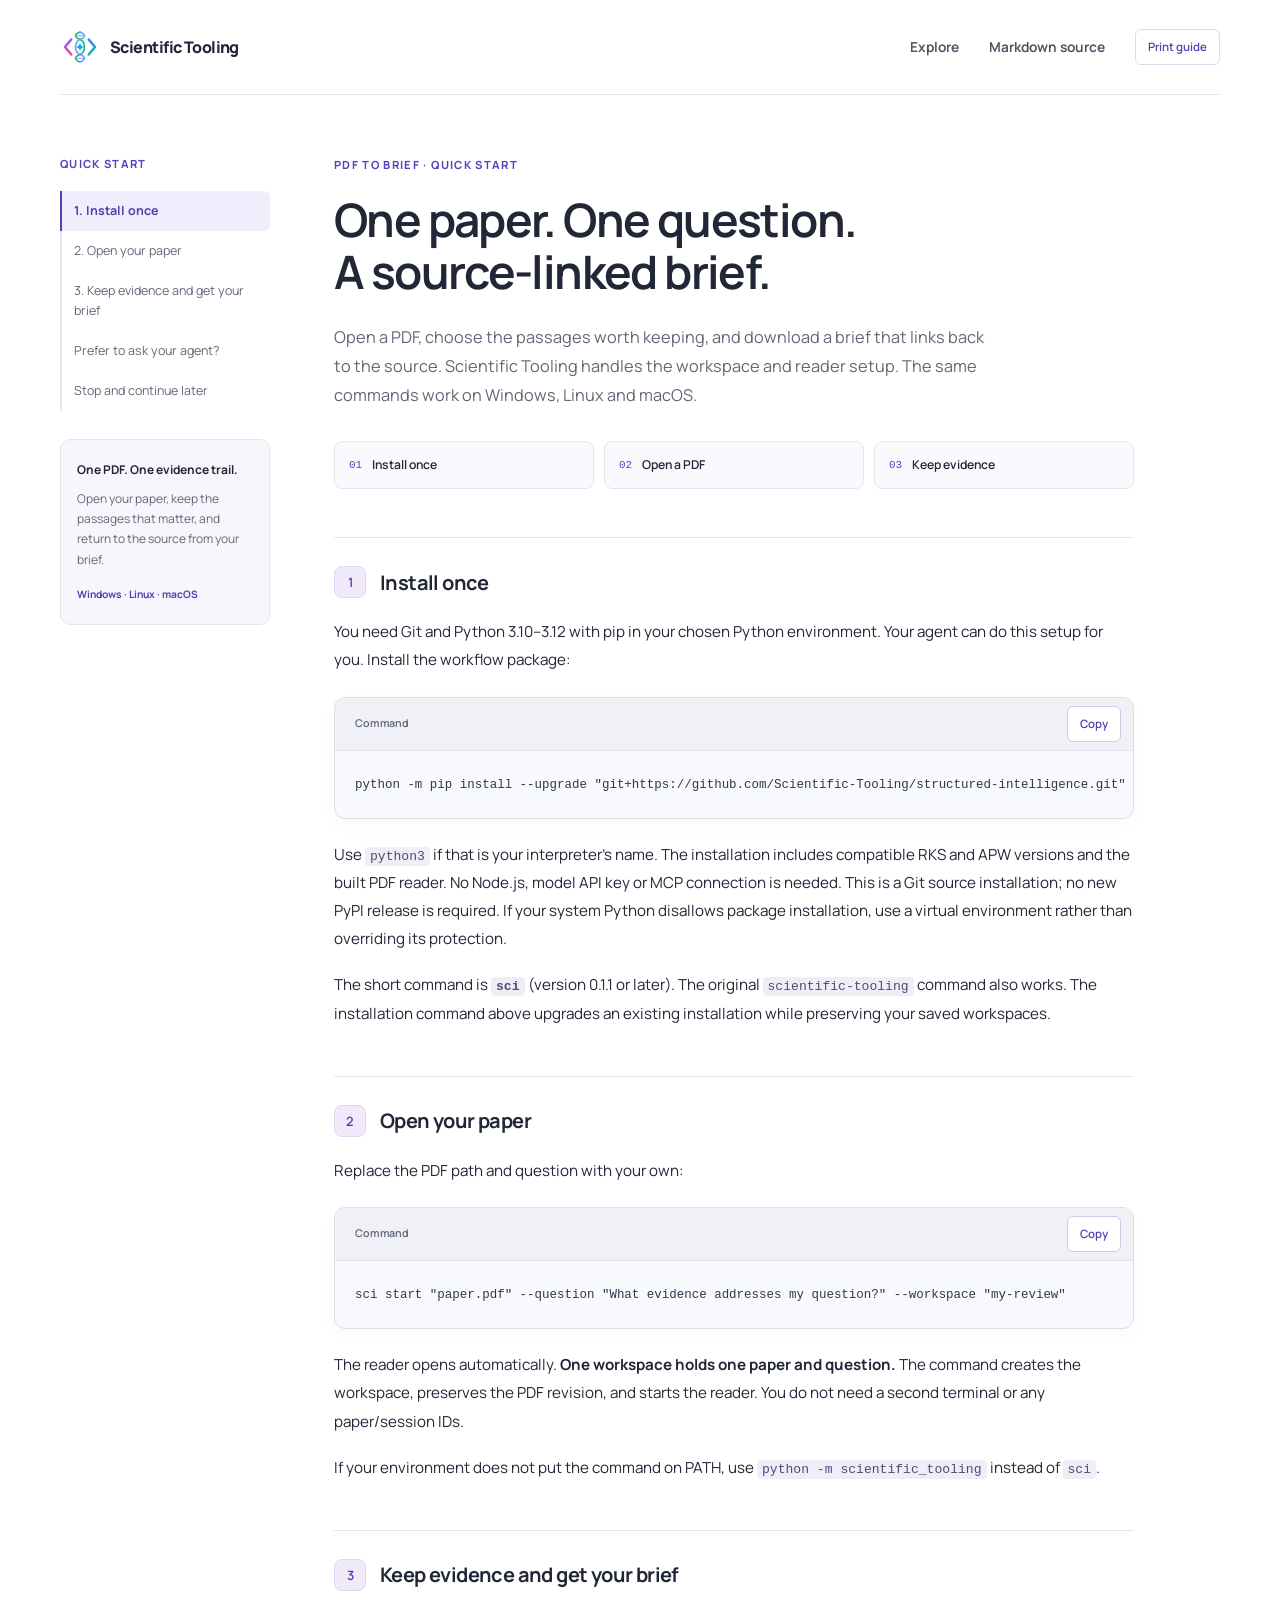
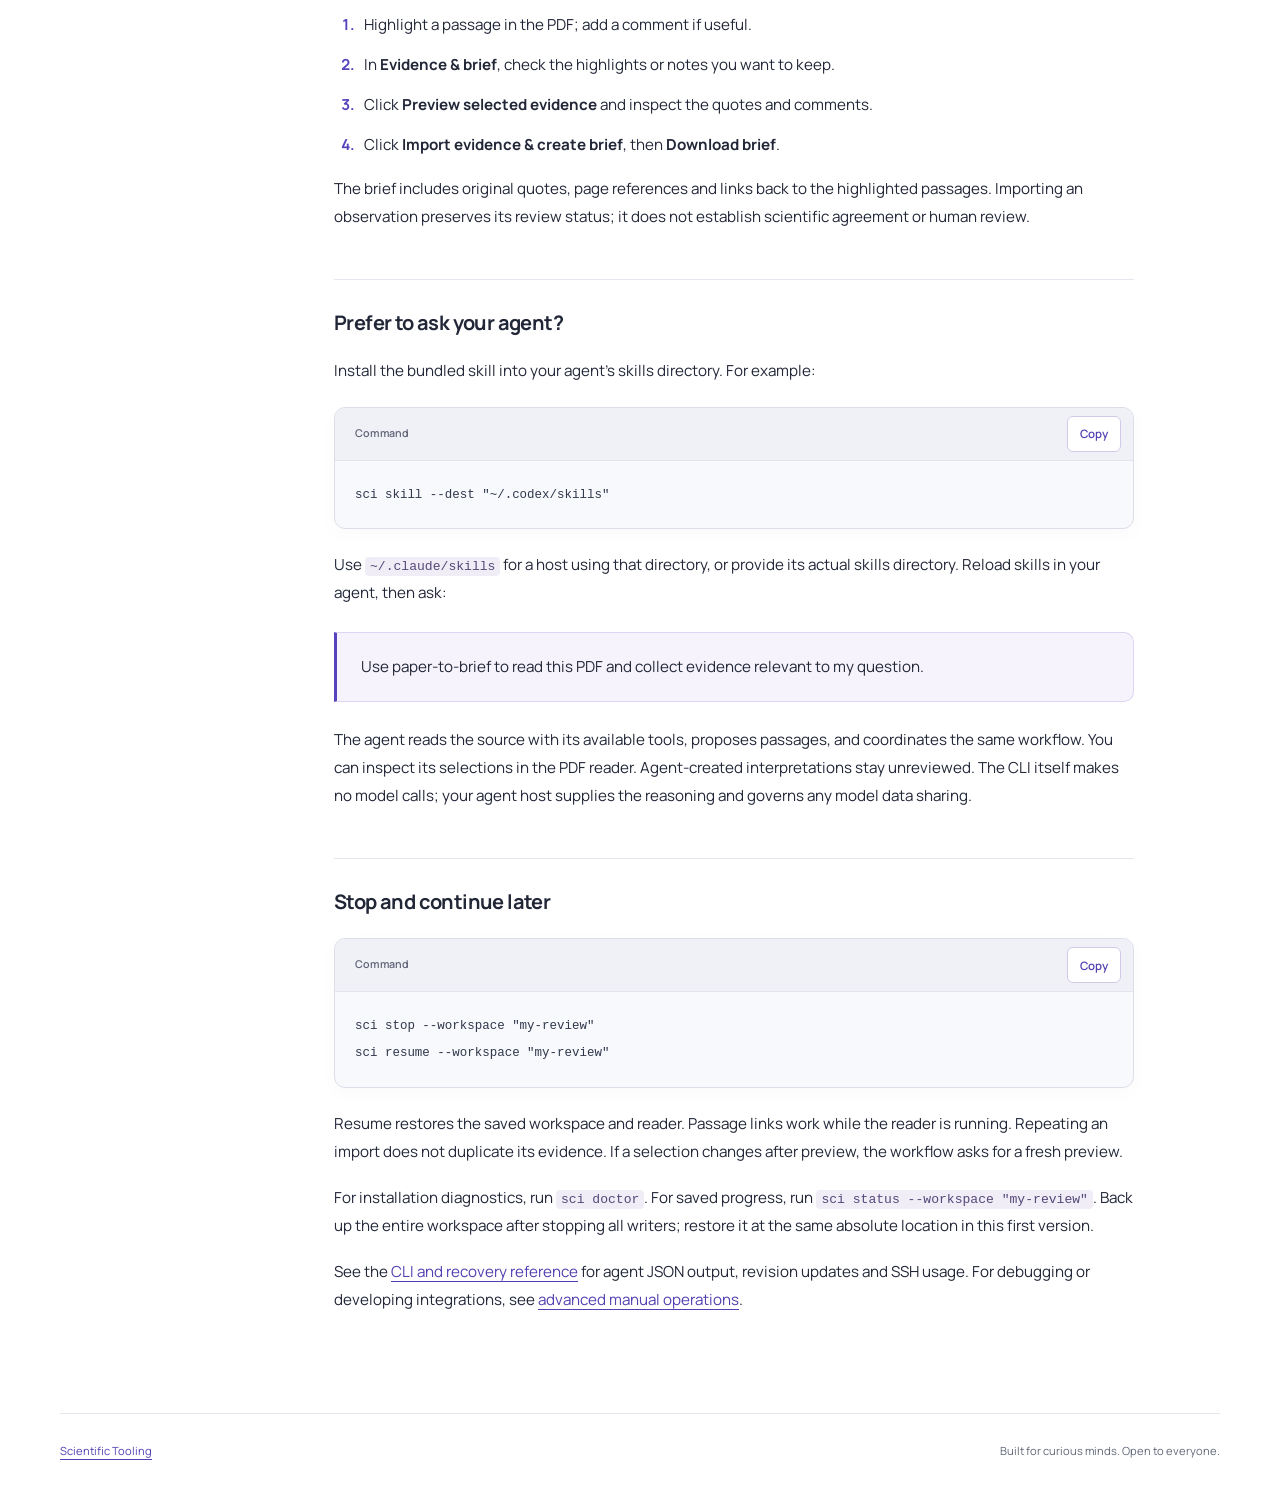
==== commit 60fd8e0b: "Redesign the website around connected research workflows" ====
--- a/guides/paper-to-brief/index.html
+++ b/guides/paper-to-brief/index.html
@@ -5,13 +5,12 @@
   <meta name="viewport" content="width=device-width, initial-scale=1.0" />
   <title>Paper to brief: quick start | Scientific Tooling</title>
   <meta name="description" content="Read and annotate a PDF, import selected evidence into RKS, and create a brief with links to the original passage." />
-  <meta name="theme-color" content="#08786e" />
+  <meta name="theme-color" content="#ffffff" />
   <meta name="color-scheme" content="light only" />
   <link rel="canonical" href="https://scientifictooling.org/guides/paper-to-brief/" />
 
   <link rel="icon" href="../../logo.svg" type="image/svg+xml" />
   <link rel="preload" href="/assets/fonts/manrope-latin.woff2" as="font" type="font/woff2" crossorigin />
-  <link rel="preload" href="/assets/fonts/source-serif-4-latin.woff2" as="font" type="font/woff2" crossorigin />
   <link rel="stylesheet" href="../../theme.css" />
   <link rel="stylesheet" href="../../site.css" />
   <link rel="stylesheet" href="../guide.css" />
@@ -29,7 +28,7 @@
     <header class="guide-header">
       <nav class="topbar" aria-label="Primary">
         <a class="brand" href="../../"><img src="../../logo.svg" alt="" width="40" height="40" /><span>Scientific Tooling</span></a>
-        <div class="topbar-links"><a href="../../#projects">Projects</a><a href="../paper-to-brief.md">Markdown source</a><button type="button" class="print-button">Print guide</button></div>
+        <div class="topbar-links"><a href="../../#workflows">Explore</a><a href="../paper-to-brief.md">Markdown source</a><button type="button" class="print-button">Print guide</button></div>
       </nav>
     </header>
     <!-- Generated from guides/paper-to-brief.md. SHA-256: cd4421c26496fc591a9d55730ef4dd2f31df57d4b6a345411f43d0af483abd15 -->
@@ -46,7 +45,7 @@
 </ul>
 </div>
 </nav>
-        <div class="guide-summary"><strong>One PDF. One evidence trail.</strong><p>Read in APW, keep selected evidence in RKS, and return to the original passage from your brief.</p><span class="guide-badge">Windows · Linux · macOS</span></div>
+        <div class="guide-summary"><strong>One PDF. One evidence trail.</strong><p>Open your paper, keep the passages that matter, and return to the source from your brief.</p><span class="guide-badge">Windows · Linux · macOS</span></div>
       </aside>
       <article class="guide-content">
         <p class="eyebrow">PDF to brief · Quick start</p>
@@ -127,7 +126,7 @@
       </article>
     </main>
     <p class="copy-status" role="status" aria-live="polite"></p>
-    <footer class="footer"><p><a href="../../">Scientific Tooling</a></p><p>Keep the source. Make the next step clear.</p></footer>
+    <footer class="footer"><p><a href="../../">Scientific Tooling</a></p><p>Built for curious minds. Open to everyone.</p></footer>
   </div>
 </body>
 </html>
--- a/theme.css
+++ b/theme.css
@@ -44,7 +44,7 @@
     U+2215, U+FEFF, U+FFFD;
 }
 :root {
-  --font-display: "Source Serif 4", Georgia, serif;
+  --font-display: "Manrope", "Segoe UI", sans-serif;
   --font-body: "Manrope", "Segoe UI", sans-serif;
   --font-mono: "SFMono-Regular", Consolas, "Liberation Mono", monospace;
   --eyebrow-size: 0.7rem;
@@ -70,12 +70,12 @@
 h6 {
   margin-top: 0;
   font-family: var(--font-display);
-  font-weight: 500;
+  font-weight: 650;
   letter-spacing: -0.035em;
 }
 .eyebrow {
   margin: 0 0 18px;
-  color: var(--teal, currentColor);
+  color: var(--accent, #5744bd);
   font-size: var(--eyebrow-size);
   font-weight: var(--eyebrow-weight);
   letter-spacing: var(--eyebrow-spacing);
--- a/site.css
+++ b/site.css
@@ -1,630 +1,960 @@
+/* Shared shell and the task-first organization homepage. */
 :root {
-  --canvas: #f7f8f5;
-  --paper: #ffffff;
-  --paper-strong: #ffffff;
-  --ink: #19343a;
-  --muted: #52656a;
-  --line: #dbe3df;
-  --teal: #08786e;
-  --accent-soft: #e8f2ed;
-  --gold: #a86c30;
-  --gold-ink: #875320;
-  --link: #086e65;
-  --link-hover: #064f49;
-  --shadow-soft: 0 4px 16px rgba(25, 52, 58, 0.04);
-  --shadow: 0 18px 45px rgba(25, 52, 58, 0.08);
-  --radius-lg: 16px;
-  --radius-xl: 22px;
-  --max-width: 1184px;
+  --ink: #222738;
+  --muted: #616777;
+  --accent: #5744bd;
+  --link: #5140b1;
+  --teal: var(--accent);
+  --paper: #fff;
+  --bg: #fff;
+  --accent-soft: #f0edfc;
+  --line: #e4e6ed;
+  --max-width: 1160px;
+  --shadow-soft: 0 6px 20px #30385b06;
+  --shadow: 0 20px 64px #30385b0c;
 }
 * {
   box-sizing: border-box;
 }
 html {
   scroll-behavior: smooth;
-  -webkit-text-size-adjust: 100%;
-}
-[id] {
-  scroll-margin-top: 28px;
+  scroll-padding-top: 28px;
 }
 body {
   margin: 0;
   color: var(--ink);
-  background: var(--canvas);
-  font-size: 1rem;
-  line-height: 1.7;
-}
-::selection {
-  color: #153c35;
-  background: #d0e8da;
+  background: var(--bg);
+  line-height: 1.65;
+  -webkit-font-smoothing: antialiased;
 }
 a {
   color: var(--link);
-  text-decoration-thickness: 1px;
-  text-underline-offset: 0.22em;
-  transition:
-    color 150ms,
-    background-color 150ms,
-    border-color 150ms;
+  text-underline-offset: 4px;
 }
 a:hover {
-  color: var(--link-hover);
-}
-:focus-visible {
-  outline: 3px solid var(--teal);
-  outline-offset: 4px;
-  border-radius: 4px;
-}
-img {
-  max-width: 100%;
+  text-decoration-thickness: 2px;
 }
 button,
 input {
   font: inherit;
 }
-.hero,
-.section,
-.footer {
-  width: min(calc(100% - 64px), var(--max-width));
+img {
+  max-width: 100%;
+}
+[hidden] {
+  display: none !important;
+}
+:focus-visible {
+  outline: 3px solid #7661cf;
+  outline-offset: 5px;
+}
+.container {
+  width: min(calc(100% - 80px), var(--max-width));
   margin-inline: auto;
 }
+.skip-link {
+  position: absolute;
+  left: 20px;
+  top: -100px;
+  z-index: 50;
+  padding: 12px 20px;
+  background: var(--ink);
+  color: #fff;
+  border-radius: 8px;
+}
+.skip-link:focus {
+  top: 16px;
+}
+.site-header {
+  border-bottom: 1px solid #f0f0f5;
+}
 .topbar {
   display: flex;
+  align-items: center;
   justify-content: space-between;
-  align-items: center;
-  gap: 24px;
-  min-height: 96px;
-  padding: 22px 0;
-  border-bottom: 1px solid var(--line);
+  gap: 28px;
+  min-height: 94px;
+  padding-block: 20px;
 }
 .brand {
   display: inline-flex;
   align-items: center;
-  gap: 12px;
-  flex-shrink: 0;
+  gap: 10px;
   color: var(--ink);
+  text-decoration: none;
   font-size: 1rem;
   font-weight: 800;
   letter-spacing: -0.035em;
+  flex-shrink: 0;
+}
+.brand img {
+  flex-shrink: 0;
+}
+.topbar-links {
+  display: flex;
+  align-items: center;
+  justify-content: flex-end;
+  gap: 30px;
+  flex-wrap: wrap;
+}
+.topbar-links a {
+  color: #4c5262;
   text-decoration: none;
-}
-.brand img {
-  flex: 0 0 auto;
-  width: 36px;
-  height: 36px;
-}
-.topbar-links {
-  display: flex;
-  align-items: center;
-  flex-wrap: wrap;
-  gap: 6px 20px;
-  font-size: 0.8rem;
-  font-weight: 600;
-}
-.topbar-links a {
+  font-size: 0.86rem;
+  font-weight: 650;
+  padding-block: 8px;
+}
+.topbar-links a:hover {
+  color: var(--accent);
+}
+.topbar-links .nav-cta {
+  color: var(--accent);
+  background: var(--accent-soft);
+  padding: 10px 17px;
+  border-radius: 9px;
+}
+.topbar-links .nav-cta:hover {
+  background: #e8e2fb;
+}
+.button {
   display: inline-flex;
   align-items: center;
-  min-height: 40px;
-  color: var(--muted);
+  justify-content: center;
+  gap: 24px;
+  min-height: 50px;
+  border: 1px solid transparent;
+  border-radius: 10px;
+  padding: 13px 23px;
+  font-size: 0.85rem;
+  font-weight: 750;
   text-decoration: none;
-}
-.topbar-links a:hover {
-  color: var(--teal);
-}
-.topbar-links .nav-start {
-  padding: 0 16px;
-  border: 1px solid #c3d7cd;
-  background: var(--accent-soft);
-  border-radius: 8px;
-  color: var(--link);
-}
-.hero-grid {
-  display: grid;
-  grid-template-columns: minmax(0, 1.3fr) minmax(320px, 0.9fr);
-  gap: clamp(40px, 5.5vw, 88px);
-  align-items: center;
-  padding: 80px 0 88px;
-}
-.hero-copy {
-  min-width: 0;
-}
-.hero-copy .title-hero span {
-  display: block;
-  color: var(--teal);
-}
-.hero-copy .lede {
-  max-width: 49ch;
+  transition:
+    background 0.18s,
+    box-shadow 0.18s;
+}
+.button-primary {
+  color: #fff;
+  background: var(--accent);
+  box-shadow: 0 4px 10px #5744bd18;
+}
+.button-primary:hover {
+  background: #4633a7;
+  box-shadow: 0 6px 18px #5744bd26;
+}
+.button-secondary {
+  color: #454b5d;
+  background: #fff;
+  border-color: #dcdee7;
+}
+.button-secondary:hover {
+  background: #f6f7fa;
+}
+.home-hero {
+  padding: 70px 0 58px;
+  text-align: center;
+  position: relative;
+}
+.hero-label {
+  display: inline-flex;
+  align-items: center;
+  gap: 9px;
+  margin: 0 0 24px;
+  padding: 6px 13px;
+  border: 1px solid #e3e9e6;
+  border-radius: 50px;
+  background: #f6faf8;
+  color: #4a685b;
+  font-size: 0.7rem;
+  font-weight: 650;
+}
+.status-dot {
+  width: 6px;
+  height: 6px;
+  background: #4a896b;
+  border-radius: 50%;
+}
+.home-hero h1 {
+  margin: 0;
+  font-size: clamp(3.3rem, 6.1vw, 5.2rem);
+  letter-spacing: -0.065em;
+  line-height: 1.09;
+  font-weight: 650;
+}
+.home-hero h1 span {
+  color: var(--accent);
+}
+.hero-description {
+  max-width: 540px;
+  margin: 24px auto;
+  color: var(--muted);
+  font-size: 1.05rem;
+  line-height: 1.85;
+  text-wrap: pretty;
 }
 .hero-actions {
   display: flex;
+  justify-content: center;
   flex-wrap: wrap;
   gap: 12px;
-  margin-top: 30px;
-}
-.button {
+  margin-top: 28px;
+}
+.hero-note {
+  margin: 18px 0 0;
+  color: var(--muted);
+  font-size: 0.7rem;
+}
+.eyebrow {
+  margin: 0 0 12px;
+  font-size: 0.7rem;
+  font-weight: 750;
+  letter-spacing: 0.12em;
+}
+.section-heading {
+  display: flex;
+  align-items: end;
+  justify-content: space-between;
+  gap: 30px;
+  margin-bottom: 30px;
+}
+h2 {
+  font-size: clamp(1.8rem, 2.75vw, 2.45rem);
+  line-height: 1.25;
+  letter-spacing: -0.045em;
+  margin: 0;
+}
+.section-heading > p {
+  margin: 0 0 3px;
+  color: var(--muted);
+  font-size: 0.86rem;
+  line-height: 1.8;
+}
+.example-heading h2 {
+  font-size: clamp(1.4rem, 2vw, 1.75rem);
+}
+.example-heading {
+  margin-bottom: 23px;
+}
+.example-heading .eyebrow {
+  font-size: 0.7rem;
+  margin-bottom: 8px;
+}
+.example-workspace {
+  border: 1px solid #dedfe9;
+  border-radius: 18px;
+  background: #fafbfe;
+  box-shadow: var(--shadow);
+  overflow: hidden;
+}
+.workspace-topbar {
+  display: flex;
+  align-items: center;
+  justify-content: space-between;
+  gap: 20px;
+  padding: 18px 25px;
+  border-bottom: 1px solid var(--line);
+  background: #fff;
+}
+.workspace-name {
+  display: flex;
+  align-items: center;
+  flex-wrap: wrap;
+  gap: 10px;
+  font-size: 0.78rem;
+  font-weight: 750;
+}
+.icon {
+  width: 23px;
+  height: 23px;
+  fill: none;
+  stroke: currentColor;
+  stroke-width: 1.65;
+  stroke-linecap: round;
+  stroke-linejoin: round;
+  flex: 0 0 auto;
+}
+.workspace-name .icon {
+  width: 18px;
+  height: 18px;
+  color: var(--accent);
+}
+.example-badge {
+  padding: 3px 9px;
+  border: 1px solid #e5e2f4;
+  border-radius: 5px;
+  color: var(--accent);
+  background: #f7f5ff;
+  font-size: 0.7rem;
+  font-weight: 650;
+}
+.workspace-meta {
+  color: var(--muted);
+  font-size: 0.7rem;
+}
+.workspace-body {
+  display: grid;
+  grid-template-columns: 1fr 1fr;
+  gap: 42px;
+  padding: 34px;
+}
+.paper-preview {
+  min-width: 0;
+  padding: 29px 31px;
+  background: #fff;
+  border: 1px solid var(--line);
+  border-radius: 5px;
+  box-shadow: 0 4px 16px #30385b05;
+}
+.paper-meta {
+  display: flex;
+  justify-content: space-between;
+  gap: 12px;
+  color: var(--muted);
+  font-size: 0.7rem;
+}
+.paper-preview h3 {
+  font-size: 1.12rem;
+  line-height: 1.6;
+  letter-spacing: -0.02em;
+  font-weight: 700;
+  margin: 20px 0 10px;
+}
+.paper-authors {
+  color: var(--muted);
+  font-size: 0.7rem;
+  margin: 0;
+}
+.paper-rule {
+  height: 1px;
+  background: var(--line);
+  margin: 23px 0;
+}
+.paper-section-label {
+  font-size: 0.7rem;
+  font-weight: 750;
+  margin: 0 0 10px;
+}
+.paper-preview blockquote {
+  margin: 0;
+  font-size: 0.92rem;
+  line-height: 2;
+  font-weight: 500;
+}
+.paper-preview mark {
+  color: #36314f;
+  background: #ede6ff;
+  padding: 2px 1px;
+  box-decoration-break: clone;
+  -webkit-box-decoration-break: clone;
+}
+.passage-caption {
+  display: flex;
+  align-items: center;
+  gap: 7px;
+  color: var(--muted);
+  font-size: 0.7rem;
+  margin: 15px 0 24px;
+}
+.selection-dot {
+  background: #8b73ca;
+  width: 6px;
+  height: 6px;
+  border-radius: 50%;
+  flex: 0 0 auto;
+}
+.text-link {
   display: inline-flex;
   align-items: center;
-  justify-content: center;
-  gap: 18px;
-  min-height: 48px;
-  padding: 12px 20px;
-  border: 1px solid transparent;
-  border-radius: 9px;
-  font-size: 0.84rem;
-  line-height: 1.5;
-  font-weight: 700;
+  gap: 14px;
   text-decoration: none;
-}
-.button-primary {
-  color: #fff;
-  background: var(--teal);
-  box-shadow: 0 3px 8px #08786e14;
-}
-.button-primary:hover,
-.button-primary:focus-visible {
-  color: #fff;
-  background: var(--link-hover);
-}
-.button-secondary {
-  color: var(--ink);
-  border-color: #cbd7d0;
-  background: transparent;
-}
-.button-secondary:hover {
-  color: var(--ink);
-  border-color: var(--teal);
-  background: var(--paper);
-}
-.hero-notes {
-  display: flex;
-  flex-wrap: wrap;
-  gap: 8px 22px;
-  padding: 0;
-  margin: 26px 0 0;
-  list-style: none;
-  color: var(--muted);
-  font-size: 0.72rem;
-  font-weight: 600;
-}
-.hero-notes li::before {
-  content: "";
-  display: inline-block;
-  height: 5px;
-  width: 5px;
-  border-radius: 50%;
-  background: var(--teal);
-  margin: 0 8px 2px 0;
-}
-.hero-panel {
-  padding: 30px;
-  color: #f4faf7;
-  background: #193c42;
-  border: 1px solid #244a50;
-  border-radius: var(--radius-xl);
-  box-shadow: 0 18px 38px #173b4218;
-}
-.panel-heading {
-  display: flex;
-  align-items: center;
-  justify-content: space-between;
-  padding-bottom: 20px;
-  border-bottom: 1px solid #416168;
-  color: #b7d5ce;
-  font-size: 0.65rem;
-  font-weight: 700;
-  text-transform: uppercase;
-  letter-spacing: 0.12em;
-}
-.panel-heading > span:last-child {
-  font-size: 1rem;
-}
-.hero-panel h2 {
-  margin: 24px 0 22px;
-  font-size: 1.9rem;
-  font-weight: 400;
-  line-height: 1.22;
-  letter-spacing: -0.025em;
-}
-.journey {
-  list-style: none;
-  margin: 0;
-  padding: 0;
-}
-.journey li {
-  display: grid;
-  grid-template-columns: 30px 1fr;
-  gap: 14px;
-  padding: 17px 0;
-  border-bottom: 1px solid #416168;
-}
-.journey-number {
-  padding-top: 2px;
-  color: #9bccbe;
-  font-family: var(--font-mono);
-  font-size: 0.72rem;
-}
-.journey h3 {
-  margin: 0 0 4px;
-  font-family: var(--font-body);
   font-size: 0.86rem;
-  font-weight: 700;
-  letter-spacing: -0.01em;
-}
-.journey p {
-  margin: 0;
-  color: #bfd2d2;
-  font-size: 0.77rem;
-  line-height: 1.65;
-}
-.panel-link {
-  display: flex;
-  align-items: center;
-  justify-content: space-between;
-  gap: 16px;
-  padding-top: 24px;
-  color: #d2f1df;
-  font-size: 0.78rem;
-  font-weight: 700;
-  text-decoration: none;
-}
-.panel-link:hover {
-  color: #fff;
-}
-.hero-panel :focus-visible {
-  outline-color: #a8deca;
-}
-.section {
-  padding: 64px 0;
-  border-top: 1px solid var(--line);
-}
-.section-heading {
-  max-width: 780px;
-  margin-bottom: 34px;
-}
-.section-heading .eyebrow {
-  margin-bottom: 12px;
-}
-.card-grid {
-  display: grid;
-  grid-template-columns: repeat(2, minmax(0, 1fr));
-  gap: 22px;
-}
-.feature-card {
-  display: flex;
-  flex-direction: column;
+  font-weight: 750;
+}
+.text-link:hover {
+  text-decoration: underline;
+}
+.source-link {
+  font-size: 0.7rem;
+}
+.research-preview {
   min-width: 0;
-  padding: 32px;
-  border: 1px solid var(--line);
-  border-radius: var(--radius-lg);
-  background: var(--paper);
-  box-shadow: var(--shadow-soft);
-}
-.feature-card h3 {
-  margin: 16px 0 14px;
-  font-size: 1.65rem;
-  line-height: 1.25;
-}
-.feature-card .card-tag {
-  margin: 0;
-  color: var(--teal);
-  font-size: 0.65rem;
-  font-weight: 800;
-  text-transform: uppercase;
-  letter-spacing: 0.1em;
-}
-.feature-card p,
-.thesis-card p,
-.manuscript-strip p,
-.repo-panel p,
-.workflow-step p {
-  margin: 0;
-  color: var(--muted);
-  font-size: 0.88rem;
-  line-height: 1.8;
-}
-.project-details {
-  margin-top: 20px;
-  border-top: 1px solid var(--line);
-}
-.project-details summary {
-  padding: 12px 0;
-  cursor: pointer;
-  color: var(--link);
-  font-size: 0.79rem;
-  font-weight: 700;
-}
-.feature-card ul,
-.signal-list {
-  padding-left: 18px;
-  margin: 4px 0 16px;
-  color: var(--muted);
-  font-size: 0.84rem;
-}
-.feature-card li,
-.signal-list li {
-  padding-left: 2px;
-  margin: 10px 0;
-}
-.feature-card li::marker {
-  color: var(--teal);
-}
-.artifact-row {
-  display: flex;
-  flex-wrap: wrap;
-  gap: 7px;
-  margin: 18px 0 22px;
-}
-.artifact-row span {
-  display: inline-flex;
-  align-items: center;
-  padding: 4px 9px;
-  color: #465f58;
-  background: #f0f4f0;
-  border: 1px solid #e2e9e2;
-  border-radius: 5px;
-  font-size: 0.67rem;
-  font-weight: 600;
-}
-.card-links {
-  display: flex;
-  flex-wrap: wrap;
-  gap: 12px 22px;
-  margin-top: auto;
-  padding-top: 8px;
-}
-.card-links a,
-.repo-meta a {
-  display: inline-flex;
-  align-items: center;
-  gap: 8px;
-  min-height: 36px;
-  color: var(--link);
-  font-size: 0.78rem;
-  font-weight: 700;
-  text-decoration: none;
-}
-.card-links a::after {
-  content: "↗";
-}
-.card-links a:hover,
-.repo-meta a:hover {
-  text-decoration: underline;
-}
-#manuscripts {
-  grid-column: 1 / -1;
-  background: #eef4ee;
-}
-#manuscripts > p:not(.card-tag) {
-  max-width: 84ch;
-}
-.thesis-grid {
+}
+.demo-tabs {
   display: grid;
   grid-template-columns: repeat(3, minmax(0, 1fr));
-  gap: 32px;
-}
-.thesis-card {
-  border-top: 2px solid #b2c9be;
-  padding-top: 24px;
-}
-.thesis-card h3 {
-  font-family: var(--font-body);
-  font-size: 1.04rem;
-  font-weight: 700;
-  letter-spacing: -0.025em;
-  line-height: 1.5;
-  margin-bottom: 12px;
-}
-.workflow-frame {
-  display: grid;
-  grid-template-columns: repeat(4, minmax(0, 1fr));
-  gap: 28px;
-}
-.workflow-step {
-  min-width: 0;
-  border-left: 1px solid var(--line);
-  padding-left: 22px;
-}
-.workflow-step span {
-  color: var(--teal);
-  font: 0.8rem var(--font-mono);
-}
-.workflow-step h3 {
-  margin: 14px 0 10px;
-  font-size: 1.4rem;
-}
-.workflow-note {
-  max-width: 80ch;
-  margin-top: 28px;
+  border: 1px solid var(--line);
+  border-radius: 9px;
+  padding: 5px;
+  background: #f0f1f7;
+  gap: 5px;
+}
+.demo-tabs a {
+  display: flex;
+  align-items: center;
+  justify-content: center;
+  gap: 8px;
+  color: #616272;
+  font-size: 0.73rem;
+  font-weight: 750;
+  text-decoration: none;
+  padding: 9px 5px;
+  border-radius: 6px;
+}
+.demo-tabs a span {
+  font-size: 0.7rem;
+  font-weight: 550;
+}
+.demo-tabs a[aria-selected="true"] {
+  color: var(--accent);
+  background: #fff;
+  box-shadow: 0 1px 6px #30385b0c;
+}
+.demo-tabs a:hover {
+  color: var(--accent);
+  background: #fff;
+}
+.demo-panel {
+  padding: 28px 0 2px;
+}
+.demo-panel + .demo-panel {
+  margin-top: 26px;
+  border-top: 1px solid var(--line);
+}
+.demo-enhanced .demo-panel {
+  min-height: 365px;
+  margin: 0;
+  border: 0;
+}
+.panel-kicker {
+  color: var(--muted);
+  font-size: 0.7rem;
+  margin: 0 0 9px;
+}
+.demo-panel h3 {
+  font-size: 1.45rem;
+  letter-spacing: -0.04em;
+  line-height: 1.4;
+  max-width: 26ch;
+  margin: 0 0 22px;
+}
+.question-box,
+.evidence-note,
+.brief-note {
+  border-radius: 10px;
+  border: 1px solid #e1dfed;
+  padding: 18px 20px;
+  background: #fff;
+  margin: 0 0 20px;
+}
+.small-label {
+  display: block;
+  font-size: 0.7rem;
+  letter-spacing: 0.035em;
+  font-weight: 750;
+  color: var(--muted);
+}
+.question-box p,
+.evidence-note p,
+.brief-note p {
+  font-size: 0.84rem;
+  font-weight: 550;
+  line-height: 1.8;
+  margin: 8px 0 0;
+}
+.question-box {
+  border-left: 3px solid #a48bd8;
+}
+.panel-description {
   color: var(--muted);
   font-size: 0.82rem;
-}
-.manuscript-strip {
-  display: grid;
-  grid-template-columns: repeat(2, minmax(0, 1fr));
-  gap: 48px;
-}
-.manuscript-strip h3 {
-  font-size: 1.4rem;
-  margin-bottom: 14px;
-}
-.repo-panel {
-  display: grid;
-  grid-template-columns: minmax(0, 1.15fr) minmax(0, 1fr);
-  gap: 56px;
-  padding: 40px;
-  border: 1px solid var(--line);
-  border-radius: var(--radius-lg);
-  background: var(--paper);
-}
-.repo-panel h2 {
-  font-size: 2.1rem;
-  line-height: 1.2;
-}
-.repo-panel .repo-note {
-  padding-top: 20px;
+  line-height: 1.8;
+  margin: 0 0 20px;
+}
+.note-heading {
+  display: flex;
+  align-items: center;
+  justify-content: space-between;
+  gap: 10px;
+  flex-wrap: wrap;
+}
+.review-badge {
+  color: #7b590f;
+  background: #fff4d4;
+  font-size: 0.7rem;
+  padding: 3px 7px;
+  border-radius: 4px;
+}
+.evidence-note a {
+  display: inline-block;
+  margin-top: 14px;
+  font-size: 0.7rem;
+}
+.brief-reference {
   margin-top: 20px;
+  padding-top: 14px;
   border-top: 1px solid var(--line);
-  font-size: 0.78rem;
-}
-.repo-meta {
-  display: grid;
-  grid-template-columns: 1fr;
-  gap: 15px;
-  margin: 0;
-}
-.repo-meta > div {
-  padding-bottom: 14px;
-  border-bottom: 1px solid var(--line);
-  min-width: 0;
-}
-.repo-meta dt {
-  color: var(--muted);
-  font-size: 0.68rem;
-  font-weight: 700;
-}
-.repo-meta dd {
-  margin: 4px 0 0;
-  font-size: 0.8rem;
-  overflow-wrap: anywhere;
-}
-.repo-meta a {
-  min-height: 24px;
-  display: inline;
-}
-.footer {
+  color: var(--muted);
+  font-size: 0.7rem;
+  line-height: 1.8;
+}
+.workspace-footnote {
   display: flex;
   justify-content: space-between;
   flex-wrap: wrap;
-  gap: 16px;
-  padding: 28px 0 36px;
+  gap: 6px 24px;
+  padding: 15px 25px;
   border-top: 1px solid var(--line);
-  color: var(--muted);
-  font-size: 0.74rem;
+  background: #fff;
+}
+.workspace-footnote p {
+  font-size: 0.7rem;
+  color: var(--muted);
+  margin: 0;
+}
+.workflow-section {
+  padding-block: 100px 76px;
+}
+.workflow-grid {
+  display: grid;
+  grid-template-columns: repeat(3, minmax(0, 1fr));
+  gap: 20px;
+}
+.workflow-card {
+  padding: 30px;
+  border: 1px solid var(--line);
+  border-radius: 14px;
+  display: flex;
+  flex-direction: column;
+  align-items: start;
+}
+.workflow-icon {
+  display: grid;
+  place-items: center;
+  width: 45px;
+  height: 45px;
+  border-radius: 12px;
+  margin-bottom: 24px;
+}
+.paper-workflow .workflow-icon {
+  background: #f0eafb;
+  color: #6e50aa;
+}
+.analysis-workflow .workflow-icon {
+  background: #e7f3f0;
+  color: #336d60;
+}
+.data-workflow .workflow-icon {
+  background: #eaf1fc;
+  color: #42699b;
+}
+.workflow-card .small-label {
+  font-size: 0.7rem;
+  margin: 0 0 10px;
+}
+.workflow-card h3 {
+  font-size: 1.28rem;
+  line-height: 1.45;
+  letter-spacing: -0.04em;
+  margin: 0 0 14px;
+}
+.workflow-card > p:not(.small-label) {
+  margin: 0 0 26px;
+  font-size: 0.86rem;
+  line-height: 1.85;
+  color: var(--muted);
+}
+.workflow-card .text-link {
+  margin-top: auto;
+  font-size: 0.82rem;
+}
+.workflow-tag {
+  display: block;
+  font-size: 0.7rem;
+  color: var(--muted);
+  margin-top: 9px;
+}
+.agent-section {
+  display: grid;
+  grid-template-columns: 1fr 1fr;
+  align-items: center;
+  gap: 80px;
+  background: #f6f8fb;
+  padding: 45px 48px;
+  border-radius: 18px;
+}
+.agent-copy h2 {
+  font-size: 1.85rem;
+  line-height: 1.4;
+}
+.agent-copy > p:not(.eyebrow) {
+  color: var(--muted);
+  font-size: 0.86rem;
+  margin: 20px 0;
+}
+.agent-example {
+  min-width: 0;
+}
+.prompt-bubble {
+  display: flex;
+  align-items: start;
+  gap: 12px;
+  padding: 20px;
+  border: 1px solid #e2e1ef;
+  border-radius: 13px 13px 13px 3px;
+  background: #fff;
+  box-shadow: var(--shadow-soft);
+}
+.prompt-avatar {
+  background: var(--accent-soft);
+  color: var(--accent);
+  border-radius: 50%;
+  display: grid;
+  place-items: center;
+  width: 30px;
+  height: 30px;
+  font-size: 0.7rem;
+  font-weight: 750;
+  flex: 0 0 auto;
+}
+.prompt-bubble p {
+  font-size: 0.86rem;
+  line-height: 1.8;
+  margin: 0;
+}
+.agent-steps {
+  display: flex;
+  flex-direction: column;
+  gap: 8px;
+  padding: 20px 0 0 18px;
+  font-size: 0.72rem;
+  color: #4e5668;
+}
+.agent-steps span span {
+  color: #6c58a8;
+  margin-right: 9px;
+}
+.agent-example-label {
+  color: var(--muted);
+  font-size: 0.7rem;
+  margin: 20px 0 0 18px;
+}
+.tools-section {
+  padding-block: 92px 70px;
+}
+.tool-list {
+  border-top: 1px solid var(--line);
+}
+.tool-row {
+  display: grid;
+  grid-template-columns: 40px 1fr 1.15fr 25px;
+  gap: 20px;
+  align-items: center;
+  padding: 24px 10px;
+  border-bottom: 1px solid var(--line);
+  text-decoration: none;
+  color: var(--ink);
+}
+.tool-row:hover {
+  background: #f8f7fc;
+}
+.tool-number {
+  color: var(--muted);
+  font-size: 0.7rem;
+  font-family: var(--font-mono);
+}
+.tool-row h3 {
+  margin: 0;
+  font-size: 0.98rem;
+  letter-spacing: -0.025em;
+  font-weight: 700;
+}
+.tool-row p {
+  color: var(--muted);
+  font-size: 0.82rem;
+  margin: 0;
+}
+.row-arrow {
+  color: var(--accent);
+  font-size: 1.2rem;
+}
+.manuscript-link {
+  display: flex;
+  flex-wrap: wrap;
+  align-items: center;
+  justify-content: space-between;
+  gap: 12px;
+  margin-top: 24px;
+}
+.manuscript-link p {
+  color: var(--muted);
+  font-size: 0.82rem;
+  margin: 0;
+}
+.manuscript-link .text-link {
+  font-size: 0.82rem;
+}
+.closing-section {
+  background: #f3f0fc;
+  border-radius: 16px;
+  padding: 36px 40px;
+  display: flex;
+  justify-content: space-between;
+  align-items: center;
+  gap: 24px;
+  margin-bottom: 70px;
+}
+.closing-section h2 {
+  font-size: 1.7rem;
+}
+.closing-section p:not(.eyebrow) {
+  margin: 12px 0 0;
+  color: #666078;
+  font-size: 0.86rem;
+}
+.closing-section .button {
+  flex-shrink: 0;
+}
+.footer {
+  display: flex;
+  align-items: center;
+  justify-content: space-between;
+  flex-wrap: wrap;
+  gap: 20px;
+  border-top: 1px solid var(--line);
+  padding-block: 28px;
+  font-size: 0.7rem;
+  color: var(--muted);
+}
+.footer .brand {
+  font-size: 0.86rem;
 }
 .footer p {
   margin: 0;
 }
-.footer a {
+.footer > a:not(.brand) {
+  color: var(--muted);
   text-decoration: none;
-  font-weight: 700;
-}
-.skip-link {
-  position: fixed;
-  top: -100px;
-  left: 16px;
-  z-index: 20;
-  padding: 10px 16px;
-  color: #fff;
-  background: var(--ink);
-  border-radius: 6px;
-}
-.skip-link:focus {
-  top: 12px;
+}
+.error-page {
+  max-width: 680px;
+  margin: 100px auto;
+  text-align: center;
+  padding-inline: 20px;
+}
+.error-page h1 {
+  font-size: clamp(2.3rem, 5vw, 3.8rem);
+  line-height: 1.15;
+}
+.error-page .lede {
+  margin-inline: auto;
 }
 @media (max-width: 1000px) {
-  .hero-grid {
+  .container {
+    width: calc(100% - 48px);
+  }
+  .topbar-links {
+    gap: 20px;
+  }
+  .workspace-body {
+    gap: 24px;
+    padding: 24px;
+  }
+  .paper-preview {
+    padding: 24px;
+  }
+  .workflow-card {
+    padding: 24px;
+  }
+  .workflow-card h3 {
+    font-size: 1.15rem;
+  }
+  .agent-section {
     gap: 32px;
-    padding: 56px 0 64px;
-    grid-template-columns: minmax(0, 1.2fr) minmax(280px, 1fr);
-  }
-  .hero-panel {
+    padding: 35px;
+  }
+  .agent-copy h2 {
+    font-size: 1.6rem;
+  }
+  .tool-row {
+    grid-template-columns: 24px 1fr 1fr 20px;
+    gap: 15px;
+  }
+}
+@media (max-width: 760px) {
+  .container {
+    width: calc(100% - 40px);
+  }
+  .topbar {
+    flex-wrap: wrap;
+    justify-content: center;
+    gap: 14px;
+    padding-block: 18px;
+  }
+  .topbar-links {
+    justify-content: center;
+    gap: 22px;
+  }
+  .topbar-links a {
+    font-size: 0.72rem;
+  }
+  .brand {
+    font-size: 0.98rem;
+  }
+  .home-hero {
+    padding: 46px 0 45px;
+  }
+  .home-hero h1 {
+    font-size: clamp(2.75rem, 10vw, 4.2rem);
+  }
+  .hero-description {
+    font-size: 0.94rem;
+    max-width: 440px;
+  }
+  .hero-note {
+    font-size: 0.7rem;
+  }
+  .section-heading {
+    display: block;
+    margin-bottom: 24px;
+  }
+  .section-heading > p {
+    margin-top: 14px;
+  }
+  .desktop-break {
+    display: none;
+  }
+  .workspace-topbar {
+    padding: 16px 20px;
+  }
+  .workspace-meta {
+    display: none;
+  }
+  .workspace-body {
+    grid-template-columns: 1fr;
+    gap: 26px;
+    padding: 22px;
+  }
+  .paper-preview {
     padding: 24px;
   }
+  .paper-preview h3 {
+    font-size: 1.06rem;
+  }
+  .demo-enhanced .demo-panel {
+    min-height: 360px;
+  }
+  .demo-panel h3 {
+    max-width: none;
+  }
+  .workspace-footnote {
+    padding: 15px 20px;
+    gap: 10px;
+  }
+  .workflow-section {
+    padding-block: 65px 45px;
+  }
+  .workflow-grid {
+    grid-template-columns: 1fr;
+    gap: 14px;
+  }
+  .workflow-card {
+    padding: 26px;
+  }
+  .workflow-icon {
+    margin-bottom: 18px;
+  }
+  .workflow-card h3 {
+    font-size: 1.35rem;
+  }
+  .workflow-card h3 br {
+    display: none;
+  }
+  .workflow-card > p:not(.small-label) {
+    margin-bottom: 22px;
+  }
+  .agent-section {
+    grid-template-columns: 1fr;
+    padding: 28px;
+    gap: 28px;
+  }
+  .agent-copy h2 {
+    font-size: 1.6rem;
+  }
+  .tools-section {
+    padding-block: 60px 45px;
+  }
+  .tool-row {
+    grid-template-columns: 22px 1fr 18px;
+    gap: 8px 12px;
+    padding: 21px 0;
+  }
+  .tool-row p {
+    grid-column: 2;
+    grid-row: 2;
+    font-size: 0.71rem;
+  }
+  .tool-row h3 {
+    font-size: 0.9rem;
+  }
+  .tool-row .row-arrow {
+    grid-column: 3;
+    grid-row: 1 / 3;
+  }
+  .manuscript-link {
+    align-items: start;
+    flex-direction: column;
+  }
+  .closing-section {
+    flex-direction: column;
+    text-align: center;
+    padding: 30px 22px;
+    margin-bottom: 40px;
+  }
+  .closing-section h2 {
+    font-size: 1.7rem;
+  }
+  .footer {
+    justify-content: center;
+    flex-direction: column;
+    text-align: center;
+    padding-block: 26px;
+    gap: 12px;
+  }
+}
+@media (max-width: 370px) {
   .topbar-links {
-    gap: 6px 14px;
-  }
-  .repo-panel {
-    gap: 28px;
-    padding: 28px;
-  }
-  .thesis-grid {
-    gap: 24px;
-  }
-}
-@media (max-width: 760px) {
-  .hero,
-  .section,
-  .footer {
-    width: calc(100% - 40px);
-  }
-  .topbar {
-    flex-direction: column;
-    align-items: flex-start;
-    gap: 12px;
-    padding: 20px 0 16px;
-  }
-  .topbar-links {
-    width: 100%;
-    gap: 4px 18px;
-  }
-  .topbar-links a {
-    min-height: 40px;
-    font-size: 0.74rem;
-  }
-  .hero-grid {
-    grid-template-columns: 1fr;
-    gap: 36px;
-    padding: 48px 0 56px;
-  }
-  .hero-copy .title-hero {
-    max-width: 19ch;
-  }
-  .hero-copy .lede {
-    max-width: 54ch;
-  }
-  .hero-panel {
-    max-width: 540px;
-    padding: 26px;
-  }
-  .card-grid,
-  .thesis-grid,
-  .manuscript-strip,
-  .repo-panel {
-    grid-template-columns: 1fr;
-  }
-  .workflow-frame {
-    grid-template-columns: 1fr 1fr;
-    gap: 28px 18px;
-  }
-  .section {
-    padding: 44px 0;
-  }
-  .section-heading {
-    margin-bottom: 26px;
-  }
-  .feature-card {
-    padding: 26px;
-  }
-  .repo-panel {
-    padding: 26px;
-  }
-  .repo-panel h2 {
-    font-size: 1.85rem;
-  }
-  .footer {
-    flex-direction: column;
-    gap: 8px;
-  }
-}
-@media (max-width: 380px) {
-  .hero,
-  .section,
-  .footer {
-    width: calc(100% - 32px);
-  }
-  .topbar-links {
-    gap: 4px 12px;
-  }
-  .hero-copy .title-hero {
-    font-size: 2.4rem;
+    gap: 14px;
+  }
+  .topbar-links .nav-cta {
+    padding: 8px;
   }
   .hero-actions {
     flex-direction: column;
   }
-  .feature-card,
-  .hero-panel,
-  .repo-panel {
-    padding: 22px;
+  .workspace-body {
+    padding: 14px;
+  }
+  .paper-preview {
+    padding: 20px;
+  }
+  .workspace-name {
+    font-size: 0.7rem;
+    gap: 7px;
+  }
+  .workspace-topbar {
+    padding: 14px;
+  }
+  .workspace-name .icon {
+    display: none;
+  }
+  .demo-tabs a {
+    gap: 5px;
+    font-size: 0.7rem;
+  }
+  .demo-panel h3 {
+    font-size: 1.25rem;
+  }
+  .agent-section {
+    padding: 23px;
   }
 }
 @media (prefers-reduced-motion: reduce) {
@@ -638,25 +968,32 @@
   }
 }
 @media print {
-  body {
-    background: #fff;
-  }
-  .hero-panel {
-    color: #000;
-    background: #fff;
-    border-color: #aaa;
+  .site-header,
+  .hero-actions,
+  .demo-tabs,
+  .demo-next,
+  .footer {
+    display: none;
+  }
+  .container {
+    width: 100%;
+  }
+  .home-hero,
+  .workflow-section,
+  .tools-section {
+    padding-block: 24px;
+  }
+  .example-workspace {
     box-shadow: none;
   }
-  .hero-panel h2,
-  .hero-panel h3,
-  .hero-panel p,
-  .panel-heading,
-  .journey-number,
-  .panel-link {
-    color: #000;
-  }
-  .feature-card,
-  .repo-panel {
-    box-shadow: none;
-  }
-}
+  .demo-panel[hidden] {
+    display: block !important;
+  }
+  .demo-enhanced .demo-panel {
+    min-height: 0;
+  }
+  .workflow-card,
+  .paper-preview {
+    break-inside: avoid;
+  }
+}
--- a/guides/guide.css
+++ b/guides/guide.css
@@ -3,19 +3,19 @@
 }
 .guide-header,
 .guide-layout {
-  width: min(calc(100% - 64px), var(--max-width));
+  width: min(calc(100% - 80px), var(--max-width));
   margin-inline: auto;
 }
 .guide-layout {
   display: grid;
-  grid-template-columns: 216px minmax(0, 1fr);
+  grid-template-columns: 210px minmax(0, 1fr);
   gap: clamp(32px, 5vw, 72px);
   align-items: start;
-  padding: 64px 0 80px;
+  padding: 60px 0 80px;
 }
 .guide-sidebar {
   position: sticky;
-  top: 32px;
+  top: 28px;
   font-size: 0.78rem;
 }
 .guide-sidebar .eyebrow {
@@ -39,7 +39,7 @@
 }
 .guide-sidebar a:hover {
   color: var(--teal);
-  background: #eef4ee;
+  background: #f4f1fc;
 }
 .guide-sidebar a[aria-current="location"] {
   border-left-color: var(--teal);
@@ -51,7 +51,7 @@
 .guide-summary {
   margin-top: 28px;
   padding: 20px 16px;
-  background: #eef3ee;
+  background: #f7f6fc;
   border: 1px solid var(--line);
   border-radius: 10px;
   font-size: 0.75rem;
@@ -72,19 +72,19 @@
 }
 .guide-content {
   min-width: 0;
-  max-width: 820px;
+  max-width: 800px;
   line-height: 1.85;
-  font-size: 0.92rem;
+  font-size: 0.95rem;
 }
 .guide-content > .eyebrow {
   margin-bottom: 18px;
 }
 .guide-content h1 {
-  max-width: 24ch;
+  max-width: 23ch;
   margin: 0 0 24px;
   font-size: clamp(2.35rem, 3.6vw, 3.5rem);
   line-height: 1.14;
-  font-weight: 500;
+  font-weight: 650;
   text-wrap: balance;
 }
 .guide-content h1 + p {
@@ -107,14 +107,14 @@
   padding: 12px 14px;
   border: 1px solid var(--line);
   border-radius: 8px;
-  background: var(--paper);
+  background: #faf9fe;
   color: var(--ink);
   text-decoration: none;
   font-size: 0.76rem;
   font-weight: 600;
 }
 .guide-overview a:hover {
-  border-color: #a2c3b5;
+  border-color: #baadde;
   background: var(--accent-soft);
 }
 .guide-overview span {
@@ -126,7 +126,7 @@
   align-items: center;
   gap: 14px;
   margin: 48px 0 20px;
-  padding-top: 32px;
+  padding-top: 28px;
   border-top: 1px solid var(--line);
   font-family: var(--font-body);
   font-size: 1.25rem;
@@ -141,8 +141,8 @@
   height: 32px;
   flex: 0 0 auto;
   color: var(--link);
-  background: #e4efe7;
-  border: 1px solid #d1e2d6;
+  background: #f0eafb;
+  border: 1px solid #dfd6f1;
   border-radius: 8px;
   font: 600 0.8rem var(--font-body);
 }
@@ -170,18 +170,18 @@
 .guide-content blockquote {
   margin: 24px 0;
   padding: 20px 24px;
-  border: 1px solid #cee2d8;
+  border: 1px solid #ddd5f2;
   border-left: 3px solid var(--teal);
   border-radius: 0 10px 10px 0;
-  background: #edf5ee;
+  background: #f6f3fc;
 }
 .guide-content blockquote p {
   margin: 0;
 }
 .guide-content :not(pre) > code {
   font-size: 0.86em;
-  color: #305a50;
-  background: #ebf0eb;
+  color: #554878;
+  background: #f0edf7;
   border-radius: 4px;
   padding: 2px 5px;
   overflow-wrap: anywhere;
@@ -189,9 +189,9 @@
 .code-block {
   margin: 22px 0;
   overflow: hidden;
-  border: 1px solid #24464d;
+  border: 1px solid #dedee9;
   border-radius: 11px;
-  background: #18363d;
+  background: #f8f9fc;
   box-shadow: var(--shadow-soft);
 }
 .code-toolbar {
@@ -200,9 +200,9 @@
   justify-content: space-between;
   gap: 16px;
   padding: 8px 12px 8px 20px;
-  border-bottom: 1px solid #37545a;
-  background: #21424a;
-  color: #c7dbd8;
+  border-bottom: 1px solid #e3e4ed;
+  background: #f0f1f7;
+  color: #606476;
   font-size: 0.67rem;
   font-weight: 600;
   letter-spacing: 0.02em;
@@ -213,8 +213,8 @@
   overflow-x: auto;
   line-height: 1.8;
   tab-size: 4;
-  color: #e0f4e8;
-  scrollbar-color: #6a8c8d #18363d;
+  color: #30384c;
+  scrollbar-color: #a3a7bb #f8f9fc;
 }
 .code-block pre code {
   font-size: 0.78rem;
@@ -233,22 +233,22 @@
   cursor: pointer;
 }
 .copy-button {
-  color: #effcf7;
-  background: #355b61;
-  border: 1px solid #6b8b8d;
+  color: #5140b1;
+  background: #fff;
+  border: 1px solid #d1c9e5;
 }
 .copy-button:hover {
-  background: #466d70;
+  background: #eee8fa;
 }
 .copy-button:focus-visible,
 .code-block pre:focus-visible {
-  outline-color: #b6e6c8;
+  outline-color: #7661cf;
   outline-offset: -4px;
 }
 .print-button {
   color: var(--link);
   background: var(--paper);
-  border: 1px solid #c7d6cd;
+  border: 1px solid #ddd8ed;
 }
 .print-button:hover {
   background: var(--accent-soft);
@@ -428,3 +428,16 @@
     color: #000;
   }
 }
+
+.guide-header {
+  border-bottom: 1px solid var(--line);
+}
+.guide-page .footer {
+  width: min(calc(100% - 80px), var(--max-width));
+  margin-inline: auto;
+}
+@media (max-width: 760px) {
+  .guide-page .footer {
+    width: calc(100% - 40px);
+  }
+}
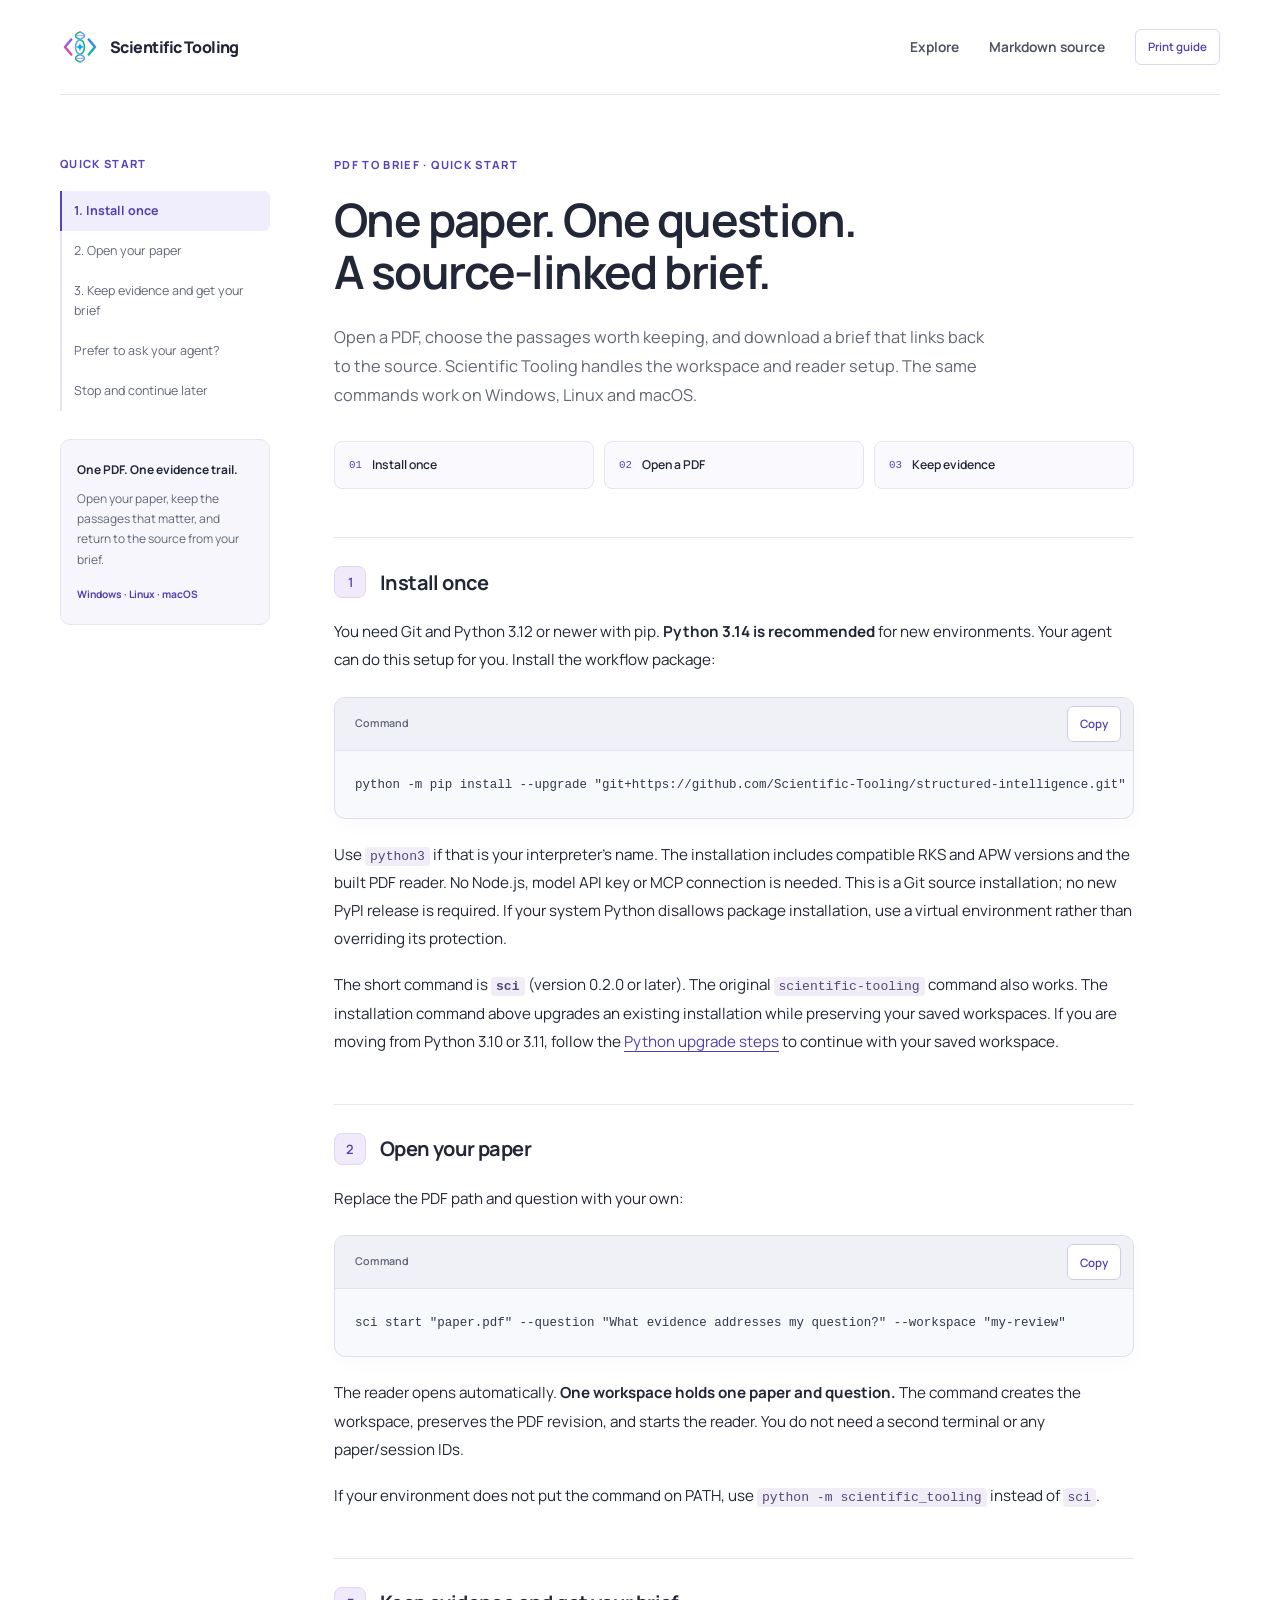
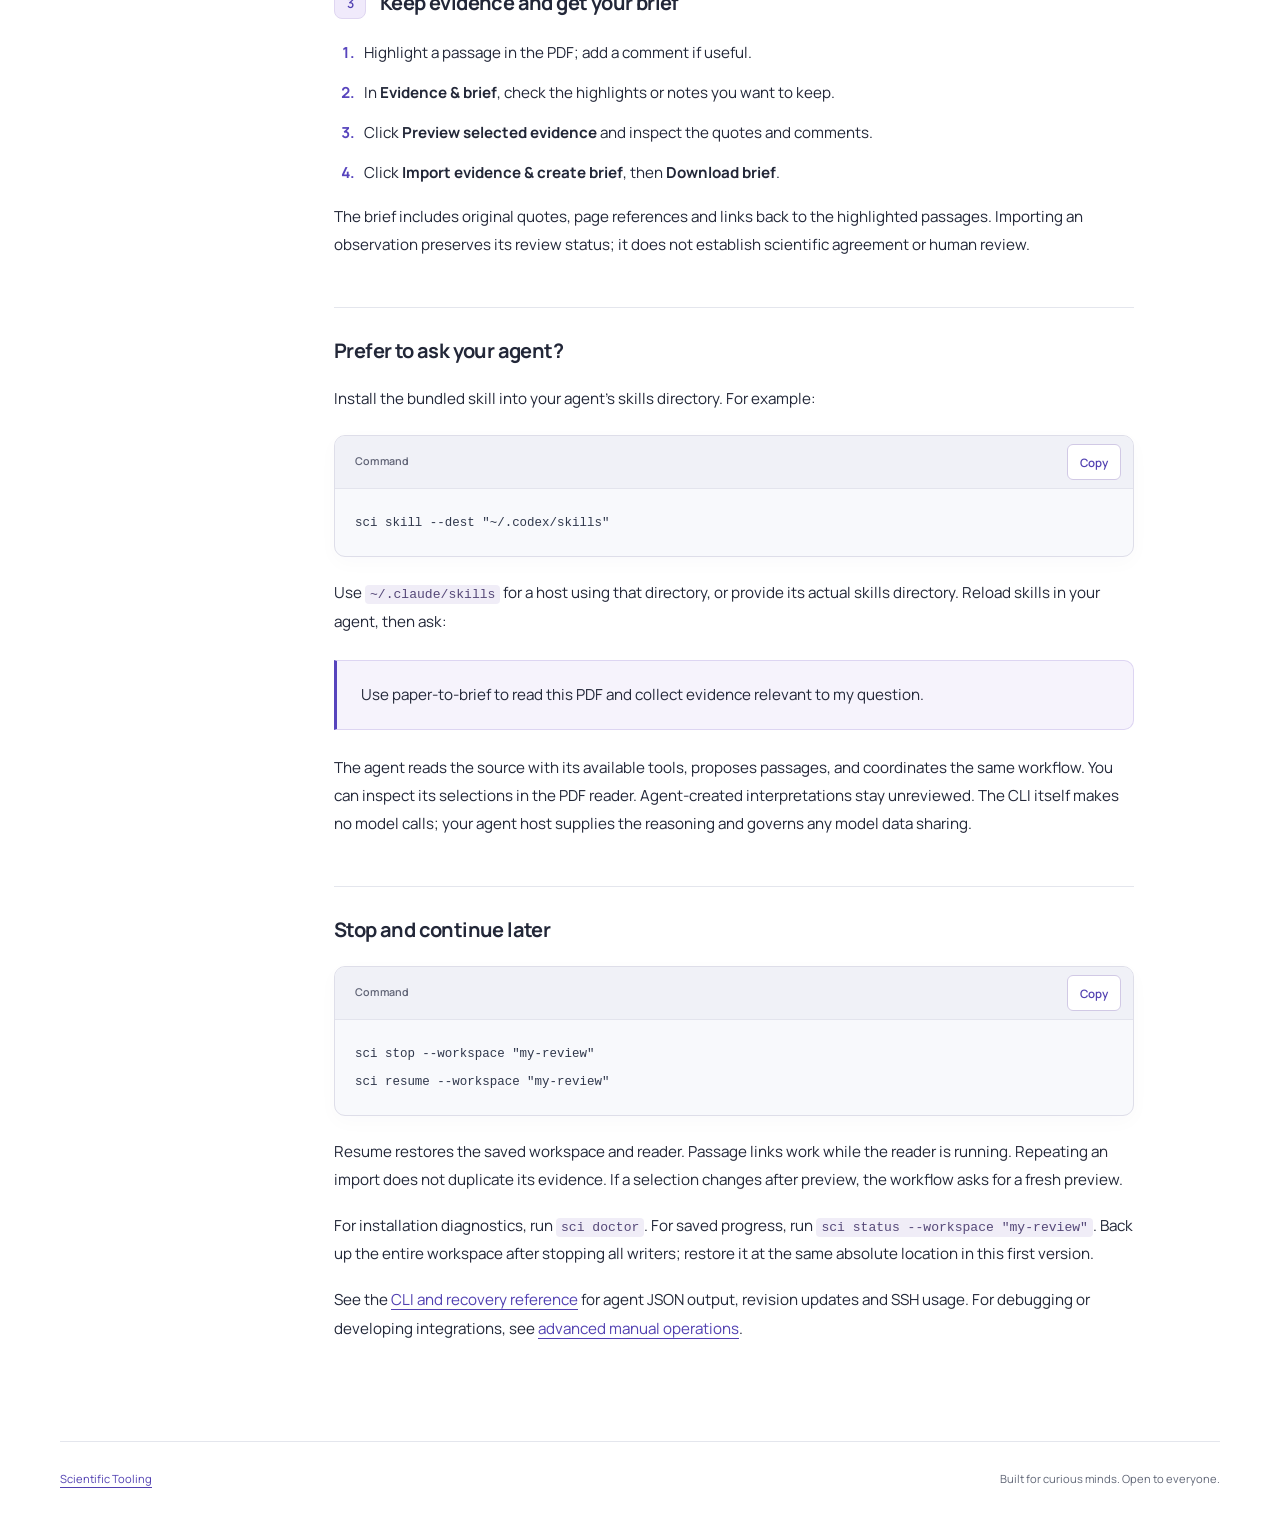
==== commit 7820b12d: "Use Python 3.14 for docs and update the quick-start requirements" ====
--- a/guides/paper-to-brief/index.html
+++ b/guides/paper-to-brief/index.html
@@ -31,7 +31,7 @@
         <div class="topbar-links"><a href="../../#workflows">Explore</a><a href="../paper-to-brief.md">Markdown source</a><button type="button" class="print-button">Print guide</button></div>
       </nav>
     </header>
-    <!-- Generated from guides/paper-to-brief.md. SHA-256: cd4421c26496fc591a9d55730ef4dd2f31df57d4b6a345411f43d0af483abd15 -->
+    <!-- Generated from guides/paper-to-brief.md. SHA-256: a5aa46f5987274ff7cc7afa60f1ad142be56370f2b90e88de98aca7a41f75274 -->
     <main class="guide-layout" id="walkthrough">
       <aside class="guide-sidebar">
         <p class="eyebrow">Quick start</p>
@@ -65,7 +65,8 @@
 The same commands work on Windows, Linux and macOS.</p>
 <nav class="guide-overview" aria-label="Workflow overview"><a href="#1-install-once"><span aria-hidden="true">01</span>Install once</a><a href="#2-open-your-paper"><span aria-hidden="true">02</span>Open a PDF</a><a href="#3-keep-evidence-and-get-your-brief"><span aria-hidden="true">03</span>Keep evidence</a></nav>
 <h2 id="1-install-once"><span class="step-number">1</span> Install once</h2>
-<p>You need Git and Python 3.10–3.12 with pip in your chosen Python environment.
+<p>You need Git and Python 3.12 or newer with pip. <strong>Python 3.14 is recommended</strong>
+for new environments.
 Your agent can do this setup for you. Install the workflow package:</p>
 <div class="code-block"><div class="code-toolbar"><span>Command</span><button type="button" class="copy-button" aria-label="Copy Command block 1">Copy</button></div><pre tabindex="0" aria-label="Command block 1"><code class="language-text">python -m pip install --upgrade &quot;git+https://github.com/Scientific-Tooling/structured-intelligence.git&quot;
 </code></pre></div>
@@ -74,9 +75,12 @@
 key or MCP connection is needed. This is a Git source installation; no new PyPI
 release is required. If your system Python disallows package installation, use
 a virtual environment rather than overriding its protection.</p>
-<p>The short command is <strong><code>sci</code></strong> (version 0.1.1 or later). The original
+<p>The short command is <strong><code>sci</code></strong> (version 0.2.0 or later). The original
 <code>scientific-tooling</code> command also works. The installation command above upgrades
-an existing installation while preserving your saved workspaces.</p>
+an existing installation while preserving your saved workspaces. If you are
+moving from Python 3.10 or 3.11, follow the
+<a href="https://github.com/Scientific-Tooling/structured-intelligence/blob/main/workflows/research/quickstart.md#upgrading-from-python-310-or-311">Python upgrade steps</a>
+to continue with your saved workspace.</p>
 <h2 id="2-open-your-paper"><span class="step-number">2</span> Open your paper</h2>
 <p>Replace the PDF path and question with your own:</p>
 <div class="code-block"><div class="code-toolbar"><span>Command</span><button type="button" class="copy-button" aria-label="Copy Command block 2">Copy</button></div><pre tabindex="0" aria-label="Command block 2"><code class="language-text">sci start &quot;paper.pdf&quot; --question &quot;What evidence addresses my question?&quot; --workspace &quot;my-review&quot;
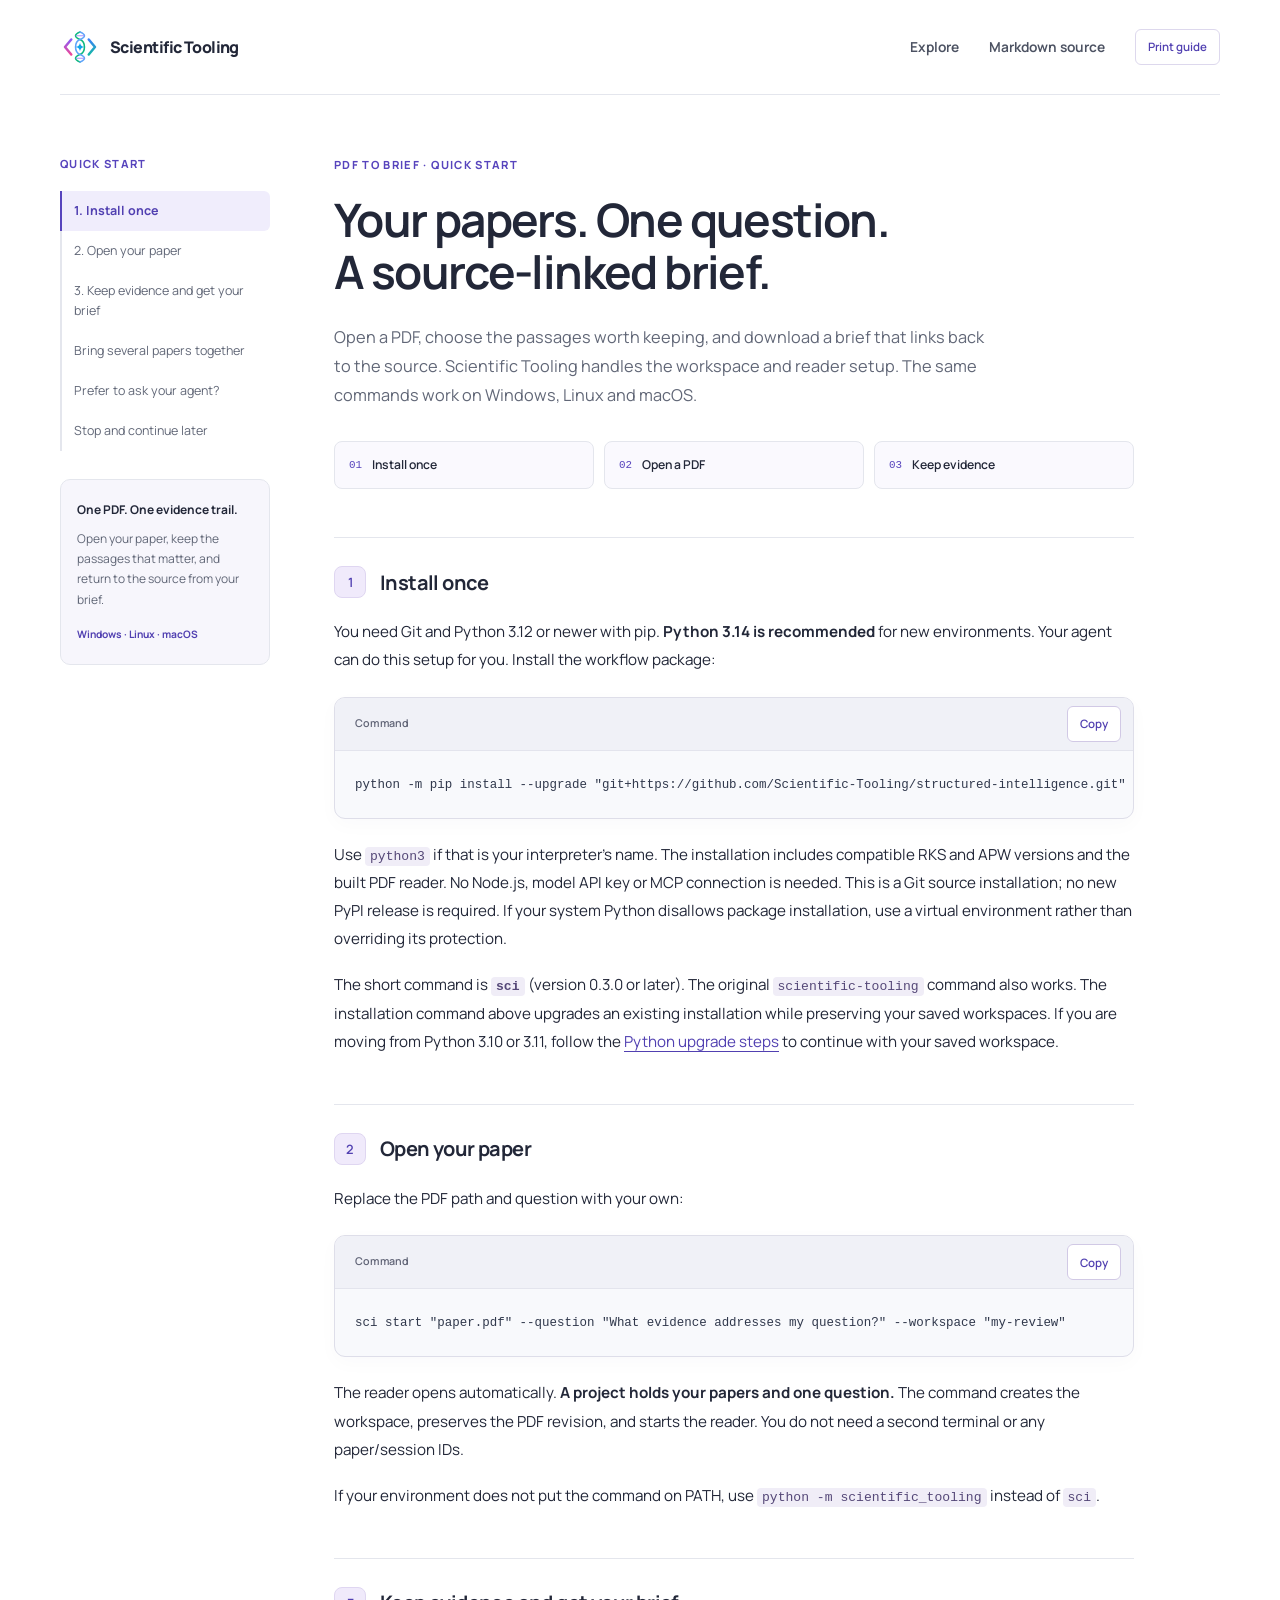
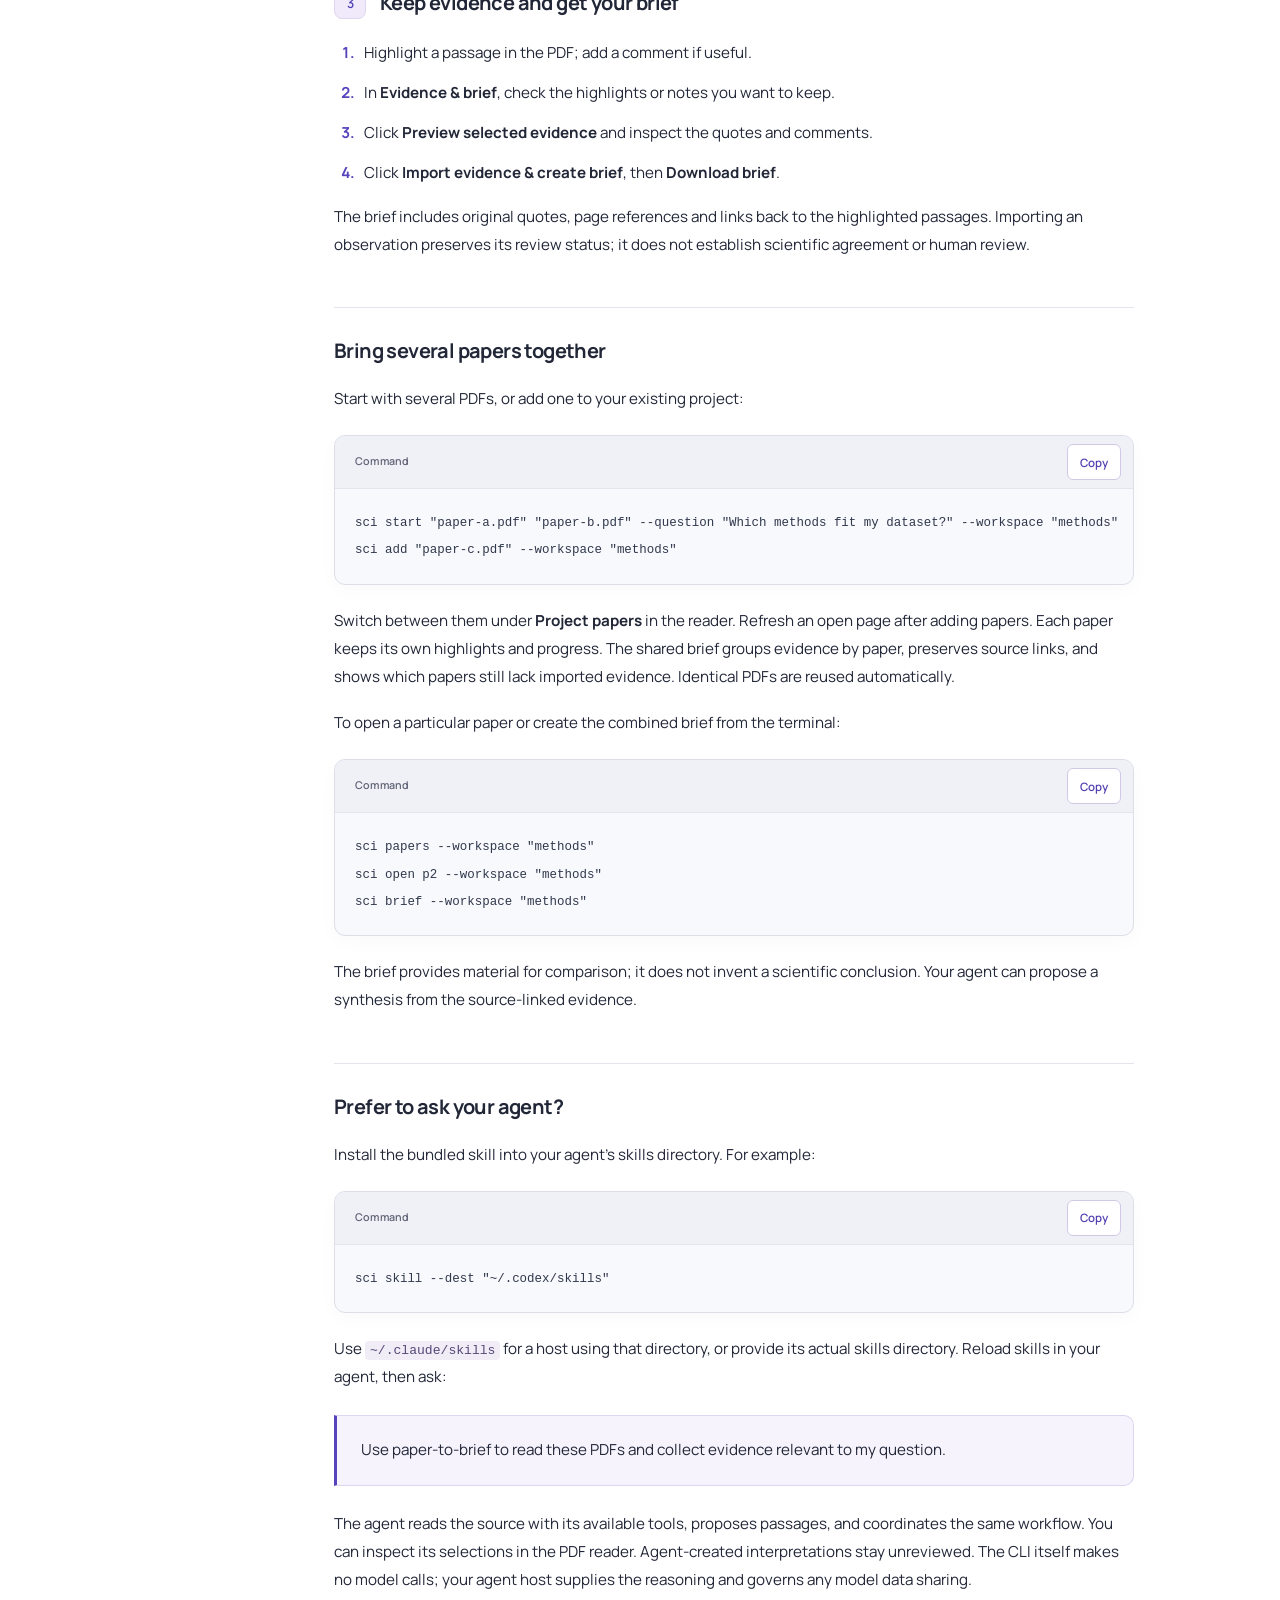
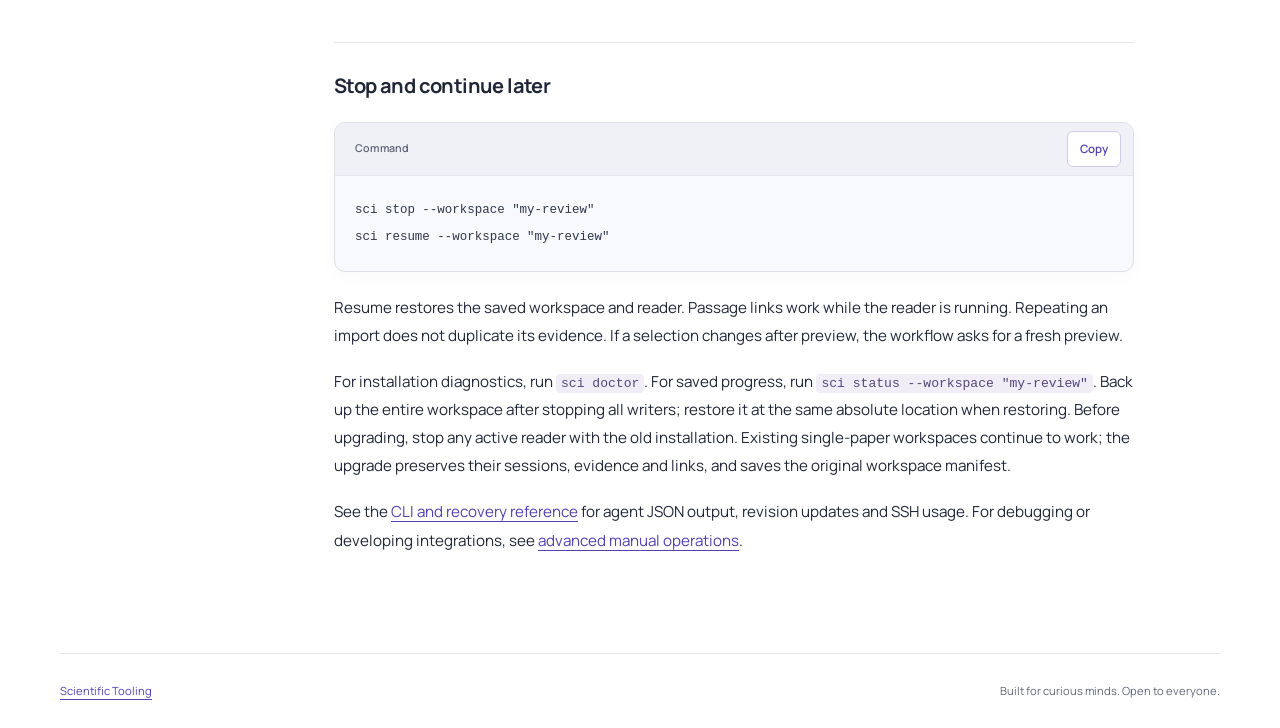
==== commit a8f7ac93: "Document multi-paper sci projects in the quick start" ====
--- a/guides/paper-to-brief/index.html
+++ b/guides/paper-to-brief/index.html
@@ -4,7 +4,7 @@
   <meta charset="UTF-8" />
   <meta name="viewport" content="width=device-width, initial-scale=1.0" />
   <title>Paper to brief: quick start | Scientific Tooling</title>
-  <meta name="description" content="Read and annotate a PDF, import selected evidence into RKS, and create a brief with links to the original passage." />
+  <meta name="description" content="Read papers under one research question, collect selected evidence, and create a project brief with links to the original passages." />
   <meta name="theme-color" content="#ffffff" />
   <meta name="color-scheme" content="light only" />
   <link rel="canonical" href="https://scientifictooling.org/guides/paper-to-brief/" />
@@ -16,7 +16,7 @@
   <link rel="stylesheet" href="../guide.css" />
   <meta property="og:type" content="article" />
   <meta property="og:title" content="Paper to brief: quick start | Scientific Tooling" />
-  <meta property="og:description" content="Read and annotate a PDF, import selected evidence into RKS, and create a brief with links to the original passage." />
+  <meta property="og:description" content="Read papers under one research question, collect selected evidence, and create a project brief with links to the original passages." />
   <meta property="og:url" content="https://scientifictooling.org/guides/paper-to-brief/" />
   <meta property="og:image" content="https://scientifictooling.org/social-preview.png" />
   <meta name="twitter:card" content="summary_large_image" />
@@ -31,7 +31,7 @@
         <div class="topbar-links"><a href="../../#workflows">Explore</a><a href="../paper-to-brief.md">Markdown source</a><button type="button" class="print-button">Print guide</button></div>
       </nav>
     </header>
-    <!-- Generated from guides/paper-to-brief.md. SHA-256: a5aa46f5987274ff7cc7afa60f1ad142be56370f2b90e88de98aca7a41f75274 -->
+    <!-- Generated from guides/paper-to-brief.md. SHA-256: e809e06c61165fd6369e0a5b062ea776dbcb881dccdcef2f42fa53524fa6e590 -->
     <main class="guide-layout" id="walkthrough">
       <aside class="guide-sidebar">
         <p class="eyebrow">Quick start</p>
@@ -40,6 +40,7 @@
 <li><a href="#1-install-once">1. Install once</a></li>
 <li><a href="#2-open-your-paper">2. Open your paper</a></li>
 <li><a href="#3-keep-evidence-and-get-your-brief">3. Keep evidence and get your brief</a></li>
+<li><a href="#bring-several-papers-together">Bring several papers together</a></li>
 <li><a href="#prefer-to-ask-your-agent">Prefer to ask your agent?</a></li>
 <li><a href="#stop-and-continue-later">Stop and continue later</a></li>
 </ul>
@@ -54,12 +55,13 @@
 <li><a href="#1-install-once">1. Install once</a></li>
 <li><a href="#2-open-your-paper">2. Open your paper</a></li>
 <li><a href="#3-keep-evidence-and-get-your-brief">3. Keep evidence and get your brief</a></li>
+<li><a href="#bring-several-papers-together">Bring several papers together</a></li>
 <li><a href="#prefer-to-ask-your-agent">Prefer to ask your agent?</a></li>
 <li><a href="#stop-and-continue-later">Stop and continue later</a></li>
 </ul>
 </div>
 </nav></details>
-        <h1 id="one-paper-one-question-a-source-linked-brief">One paper. One question. A source-linked brief.</h1>
+        <h1 id="your-papers-one-question-a-source-linked-brief">Your papers. One question. A source-linked brief.</h1>
 <p>Open a PDF, choose the passages worth keeping, and download a brief that links
 back to the source. Scientific Tooling handles the workspace and reader setup.
 The same commands work on Windows, Linux and macOS.</p>
@@ -75,7 +77,7 @@
 key or MCP connection is needed. This is a Git source installation; no new PyPI
 release is required. If your system Python disallows package installation, use
 a virtual environment rather than overriding its protection.</p>
-<p>The short command is <strong><code>sci</code></strong> (version 0.2.0 or later). The original
+<p>The short command is <strong><code>sci</code></strong> (version 0.3.0 or later). The original
 <code>scientific-tooling</code> command also works. The installation command above upgrades
 an existing installation while preserving your saved workspaces. If you are
 moving from Python 3.10 or 3.11, follow the
@@ -85,7 +87,7 @@
 <p>Replace the PDF path and question with your own:</p>
 <div class="code-block"><div class="code-toolbar"><span>Command</span><button type="button" class="copy-button" aria-label="Copy Command block 2">Copy</button></div><pre tabindex="0" aria-label="Command block 2"><code class="language-text">sci start &quot;paper.pdf&quot; --question &quot;What evidence addresses my question?&quot; --workspace &quot;my-review&quot;
 </code></pre></div>
-<p>The reader opens automatically. <strong>One workspace holds one paper and question.</strong>
+<p>The reader opens automatically. <strong>A project holds your papers and one question.</strong>
 The command creates the workspace, preserves the PDF revision, and starts the
 reader. You do not need a second terminal or any paper/session IDs.</p>
 <p>If your environment does not put the command on PATH, use
@@ -100,21 +102,37 @@
 <p>The brief includes original quotes, page references and links back to the
 highlighted passages. Importing an observation preserves its review status;
 it does not establish scientific agreement or human review.</p>
+<h2 id="bring-several-papers-together">Bring several papers together</h2>
+<p>Start with several PDFs, or add one to your existing project:</p>
+<div class="code-block"><div class="code-toolbar"><span>Command</span><button type="button" class="copy-button" aria-label="Copy Command block 3">Copy</button></div><pre tabindex="0" aria-label="Command block 3"><code class="language-text">sci start &quot;paper-a.pdf&quot; &quot;paper-b.pdf&quot; --question &quot;Which methods fit my dataset?&quot; --workspace &quot;methods&quot;
+sci add &quot;paper-c.pdf&quot; --workspace &quot;methods&quot;
+</code></pre></div>
+<p>Switch between them under <strong>Project papers</strong> in the reader. Refresh an open page
+after adding papers. Each paper keeps its own highlights and progress. The shared
+brief groups evidence by paper, preserves source links, and shows which papers
+still lack imported evidence. Identical PDFs are reused automatically.</p>
+<p>To open a particular paper or create the combined brief from the terminal:</p>
+<div class="code-block"><div class="code-toolbar"><span>Command</span><button type="button" class="copy-button" aria-label="Copy Command block 4">Copy</button></div><pre tabindex="0" aria-label="Command block 4"><code class="language-text">sci papers --workspace &quot;methods&quot;
+sci open p2 --workspace &quot;methods&quot;
+sci brief --workspace &quot;methods&quot;
+</code></pre></div>
+<p>The brief provides material for comparison; it does not invent a scientific
+conclusion. Your agent can propose a synthesis from the source-linked evidence.</p>
 <h2 id="prefer-to-ask-your-agent">Prefer to ask your agent?</h2>
 <p>Install the bundled skill into your agent's skills directory. For example:</p>
-<div class="code-block"><div class="code-toolbar"><span>Command</span><button type="button" class="copy-button" aria-label="Copy Command block 3">Copy</button></div><pre tabindex="0" aria-label="Command block 3"><code class="language-text">sci skill --dest &quot;~/.codex/skills&quot;
+<div class="code-block"><div class="code-toolbar"><span>Command</span><button type="button" class="copy-button" aria-label="Copy Command block 5">Copy</button></div><pre tabindex="0" aria-label="Command block 5"><code class="language-text">sci skill --dest &quot;~/.codex/skills&quot;
 </code></pre></div>
 <p>Use <code>~/.claude/skills</code> for a host using that directory, or provide its actual
 skills directory. Reload skills in your agent, then ask:</p>
 <blockquote>
-<p>Use paper-to-brief to read this PDF and collect evidence relevant to my question.</p>
+<p>Use paper-to-brief to read these PDFs and collect evidence relevant to my question.</p>
 </blockquote>
 <p>The agent reads the source with its available tools, proposes passages, and
 coordinates the same workflow. You can inspect its selections in the PDF reader.
 Agent-created interpretations stay unreviewed. The CLI itself makes no model
 calls; your agent host supplies the reasoning and governs any model data sharing.</p>
 <h2 id="stop-and-continue-later">Stop and continue later</h2>
-<div class="code-block"><div class="code-toolbar"><span>Command</span><button type="button" class="copy-button" aria-label="Copy Command block 4">Copy</button></div><pre tabindex="0" aria-label="Command block 4"><code class="language-text">sci stop --workspace &quot;my-review&quot;
+<div class="code-block"><div class="code-toolbar"><span>Command</span><button type="button" class="copy-button" aria-label="Copy Command block 6">Copy</button></div><pre tabindex="0" aria-label="Command block 6"><code class="language-text">sci stop --workspace &quot;my-review&quot;
 sci resume --workspace &quot;my-review&quot;
 </code></pre></div>
 <p>Resume restores the saved workspace and reader. Passage links work while the
@@ -123,7 +141,9 @@
 <p>For installation diagnostics, run <code>sci doctor</code>. For saved progress,
 run <code>sci status --workspace "my-review"</code>. Back up the entire
 workspace after stopping all writers; restore it at the same absolute location
-in this first version.</p>
+when restoring. Before upgrading, stop any active reader with the old installation.
+Existing single-paper workspaces continue to work; the upgrade preserves their
+sessions, evidence and links, and saves the original workspace manifest.</p>
 <p>See the <a href="https://github.com/Scientific-Tooling/structured-intelligence/blob/main/workflows/research/quickstart.md">CLI and recovery reference</a>
 for agent JSON output, revision updates and SSH usage. For debugging or developing
 integrations, see <a href="https://github.com/Scientific-Tooling/structured-intelligence/blob/main/workflows/research/manual-operations/README.md">advanced manual operations</a>.</p>
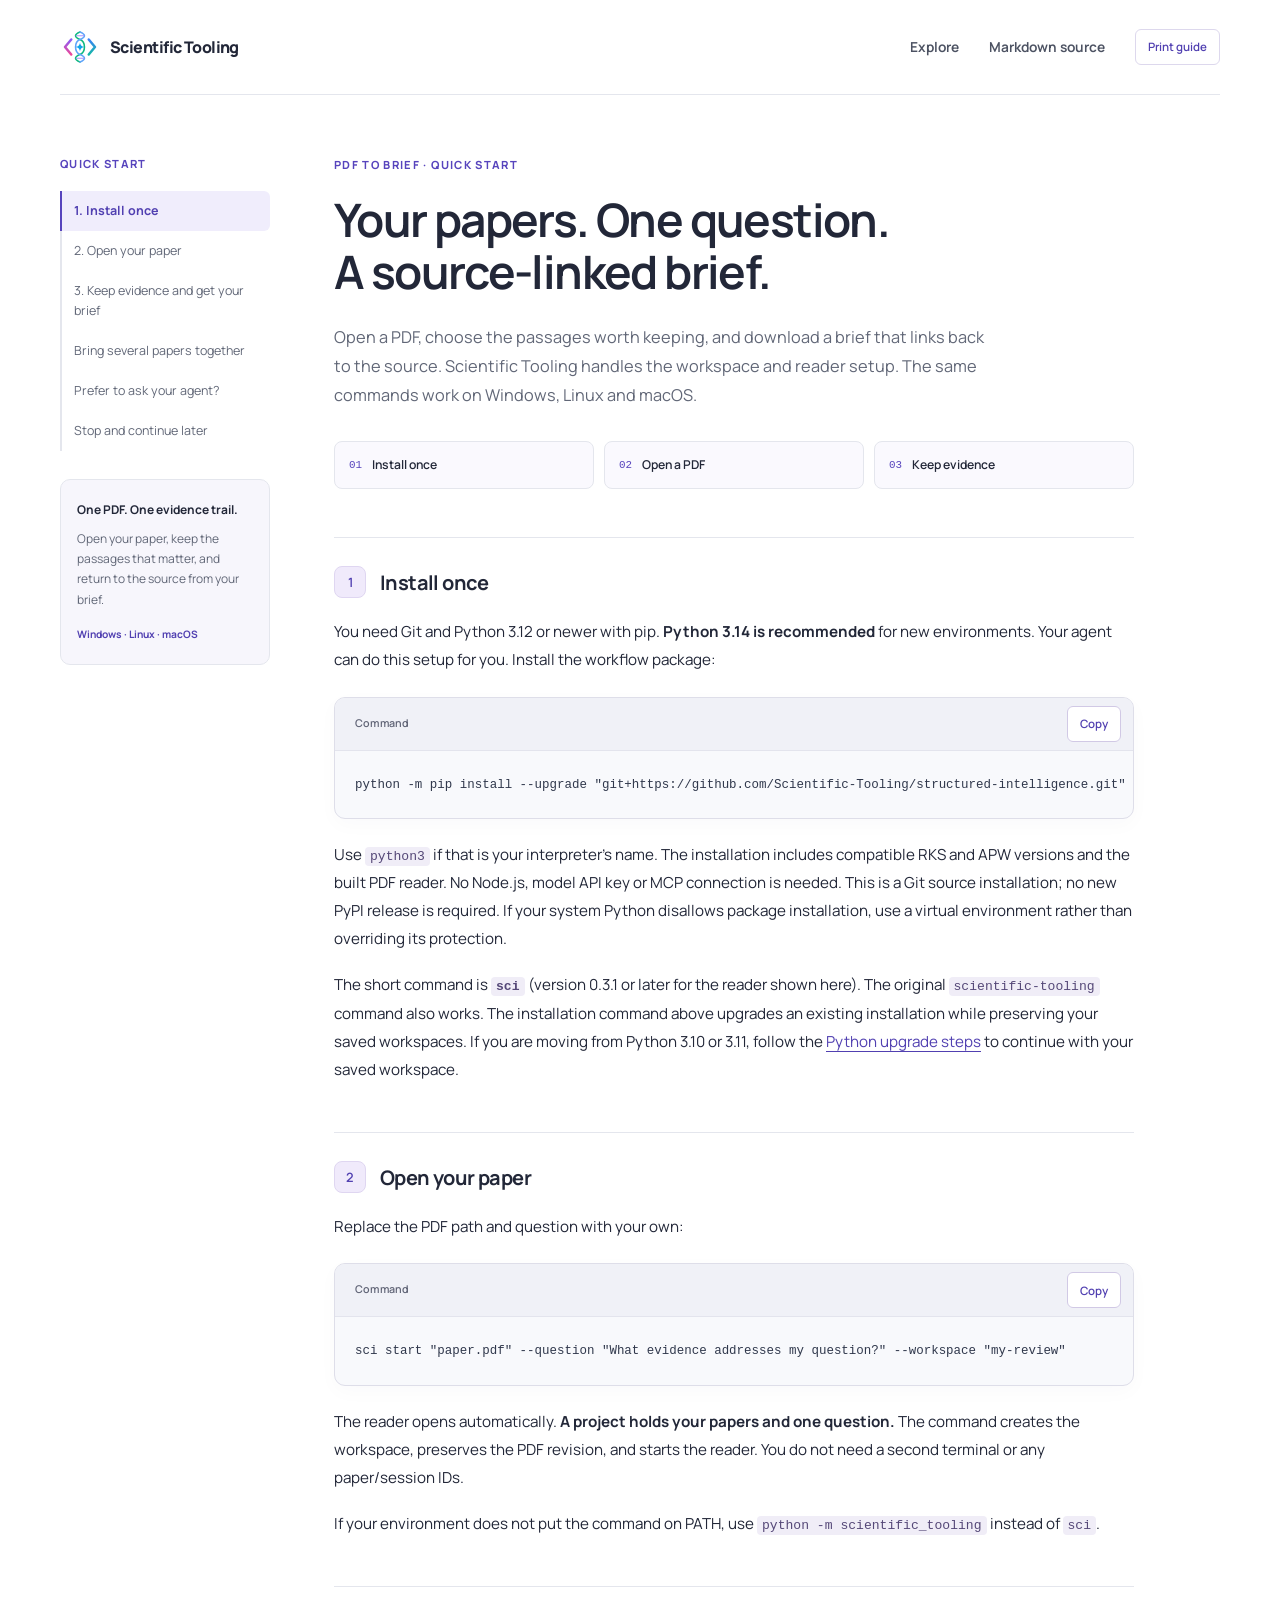
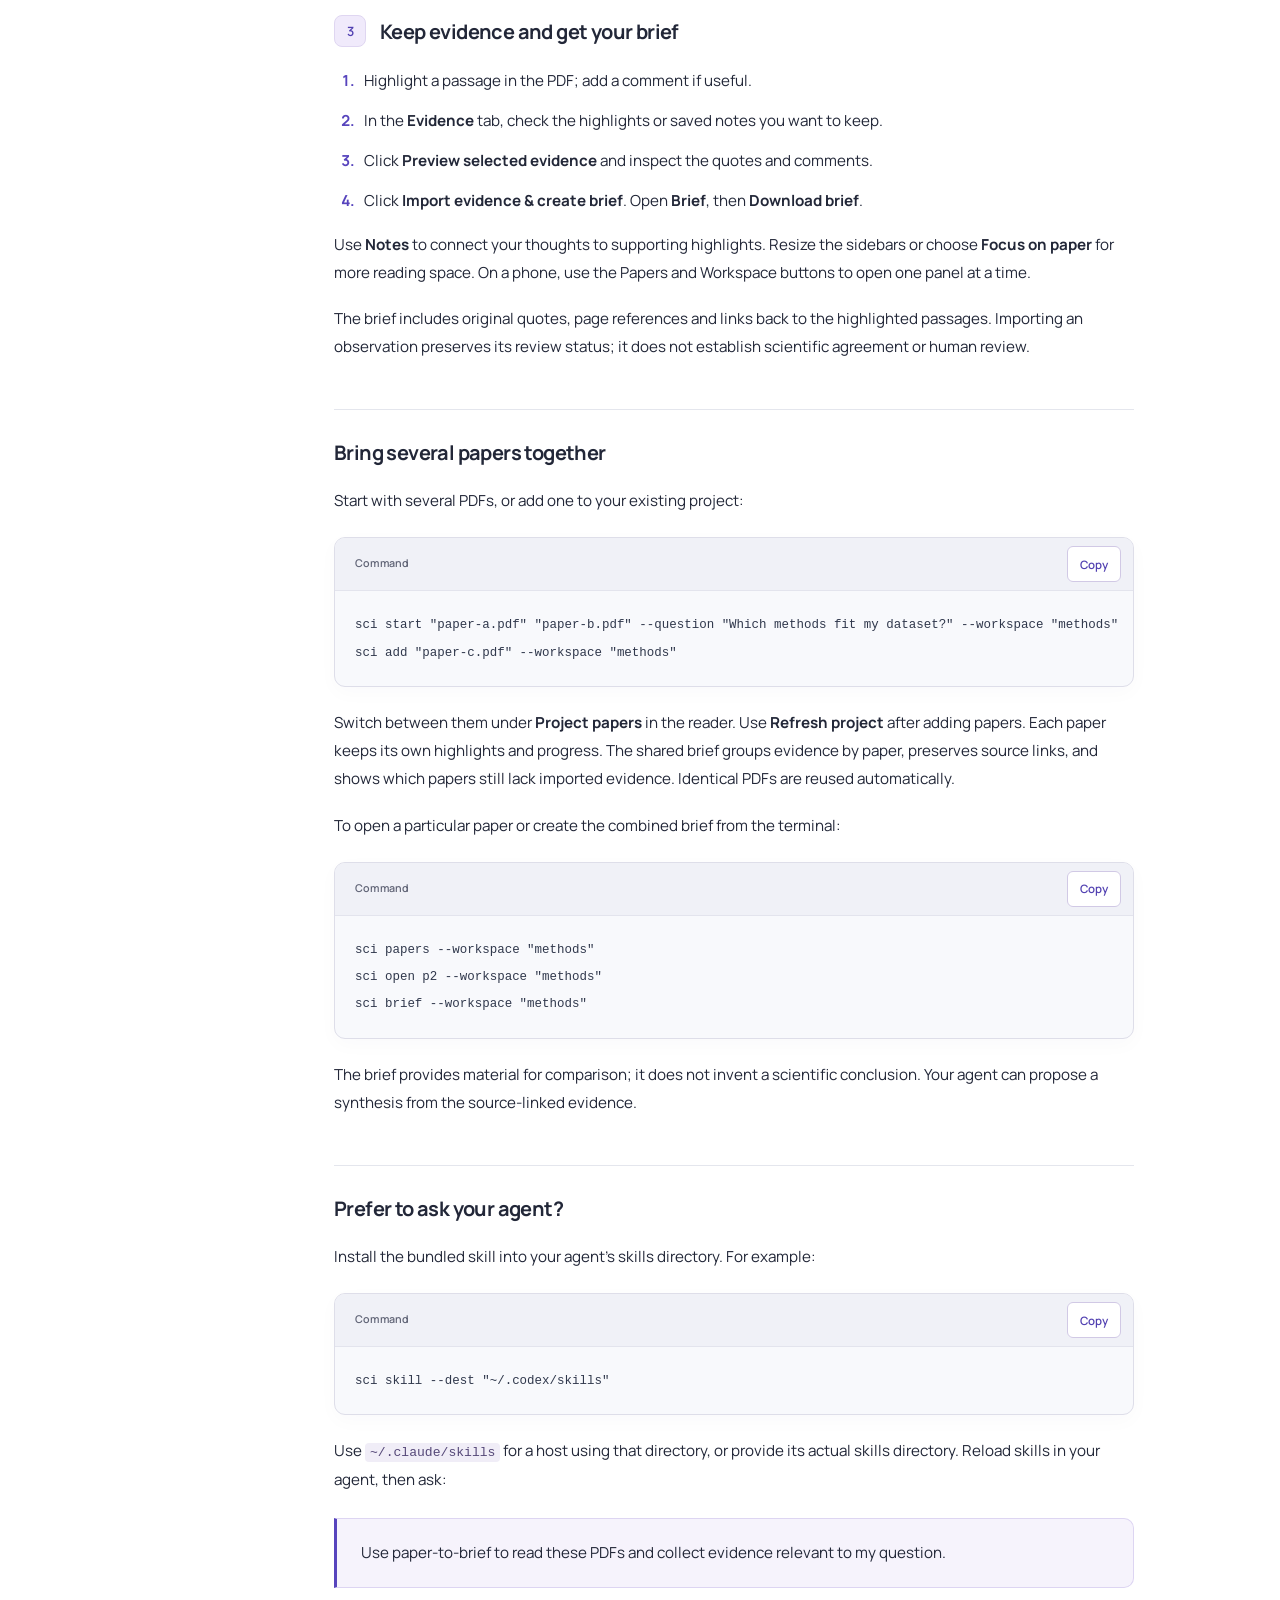
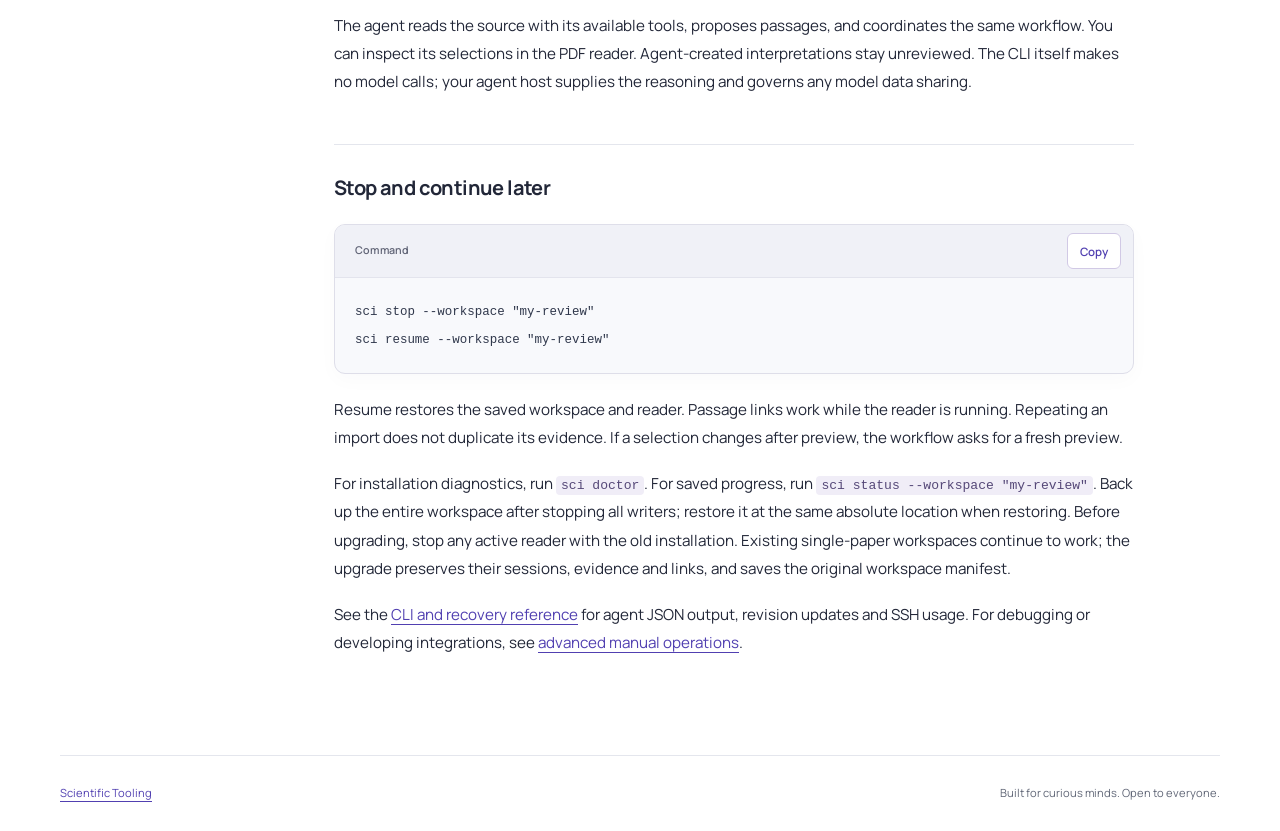
==== commit d7fa0fb5: "Guide readers through the new evidence notes and brief tabs" ====
--- a/guides/paper-to-brief/index.html
+++ b/guides/paper-to-brief/index.html
@@ -31,7 +31,7 @@
         <div class="topbar-links"><a href="../../#workflows">Explore</a><a href="../paper-to-brief.md">Markdown source</a><button type="button" class="print-button">Print guide</button></div>
       </nav>
     </header>
-    <!-- Generated from guides/paper-to-brief.md. SHA-256: e809e06c61165fd6369e0a5b062ea776dbcb881dccdcef2f42fa53524fa6e590 -->
+    <!-- Generated from guides/paper-to-brief.md. SHA-256: 7181166cf52546d2c070731bfc2410e6a382cb4fb442e19559e743cd77c61314 -->
     <main class="guide-layout" id="walkthrough">
       <aside class="guide-sidebar">
         <p class="eyebrow">Quick start</p>
@@ -77,7 +77,7 @@
 key or MCP connection is needed. This is a Git source installation; no new PyPI
 release is required. If your system Python disallows package installation, use
 a virtual environment rather than overriding its protection.</p>
-<p>The short command is <strong><code>sci</code></strong> (version 0.3.0 or later). The original
+<p>The short command is <strong><code>sci</code></strong> (version 0.3.1 or later for the reader shown here). The original
 <code>scientific-tooling</code> command also works. The installation command above upgrades
 an existing installation while preserving your saved workspaces. If you are
 moving from Python 3.10 or 3.11, follow the
@@ -95,10 +95,13 @@
 <h2 id="3-keep-evidence-and-get-your-brief"><span class="step-number">3</span> Keep evidence and get your brief</h2>
 <ol>
 <li>Highlight a passage in the PDF; add a comment if useful.</li>
-<li>In <strong>Evidence &amp; brief</strong>, check the highlights or notes you want to keep.</li>
+<li>In the <strong>Evidence</strong> tab, check the highlights or saved notes you want to keep.</li>
 <li>Click <strong>Preview selected evidence</strong> and inspect the quotes and comments.</li>
-<li>Click <strong>Import evidence &amp; create brief</strong>, then <strong>Download brief</strong>.</li>
+<li>Click <strong>Import evidence &amp; create brief</strong>. Open <strong>Brief</strong>, then <strong>Download brief</strong>.</li>
 </ol>
+<p>Use <strong>Notes</strong> to connect your thoughts to supporting highlights. Resize the
+sidebars or choose <strong>Focus on paper</strong> for more reading space. On a phone, use
+the Papers and Workspace buttons to open one panel at a time.</p>
 <p>The brief includes original quotes, page references and links back to the
 highlighted passages. Importing an observation preserves its review status;
 it does not establish scientific agreement or human review.</p>
@@ -107,7 +110,7 @@
 <div class="code-block"><div class="code-toolbar"><span>Command</span><button type="button" class="copy-button" aria-label="Copy Command block 3">Copy</button></div><pre tabindex="0" aria-label="Command block 3"><code class="language-text">sci start &quot;paper-a.pdf&quot; &quot;paper-b.pdf&quot; --question &quot;Which methods fit my dataset?&quot; --workspace &quot;methods&quot;
 sci add &quot;paper-c.pdf&quot; --workspace &quot;methods&quot;
 </code></pre></div>
-<p>Switch between them under <strong>Project papers</strong> in the reader. Refresh an open page
+<p>Switch between them under <strong>Project papers</strong> in the reader. Use <strong>Refresh project</strong>
 after adding papers. Each paper keeps its own highlights and progress. The shared
 brief groups evidence by paper, preserves source links, and shows which papers
 still lack imported evidence. Identical PDFs are reused automatically.</p>
